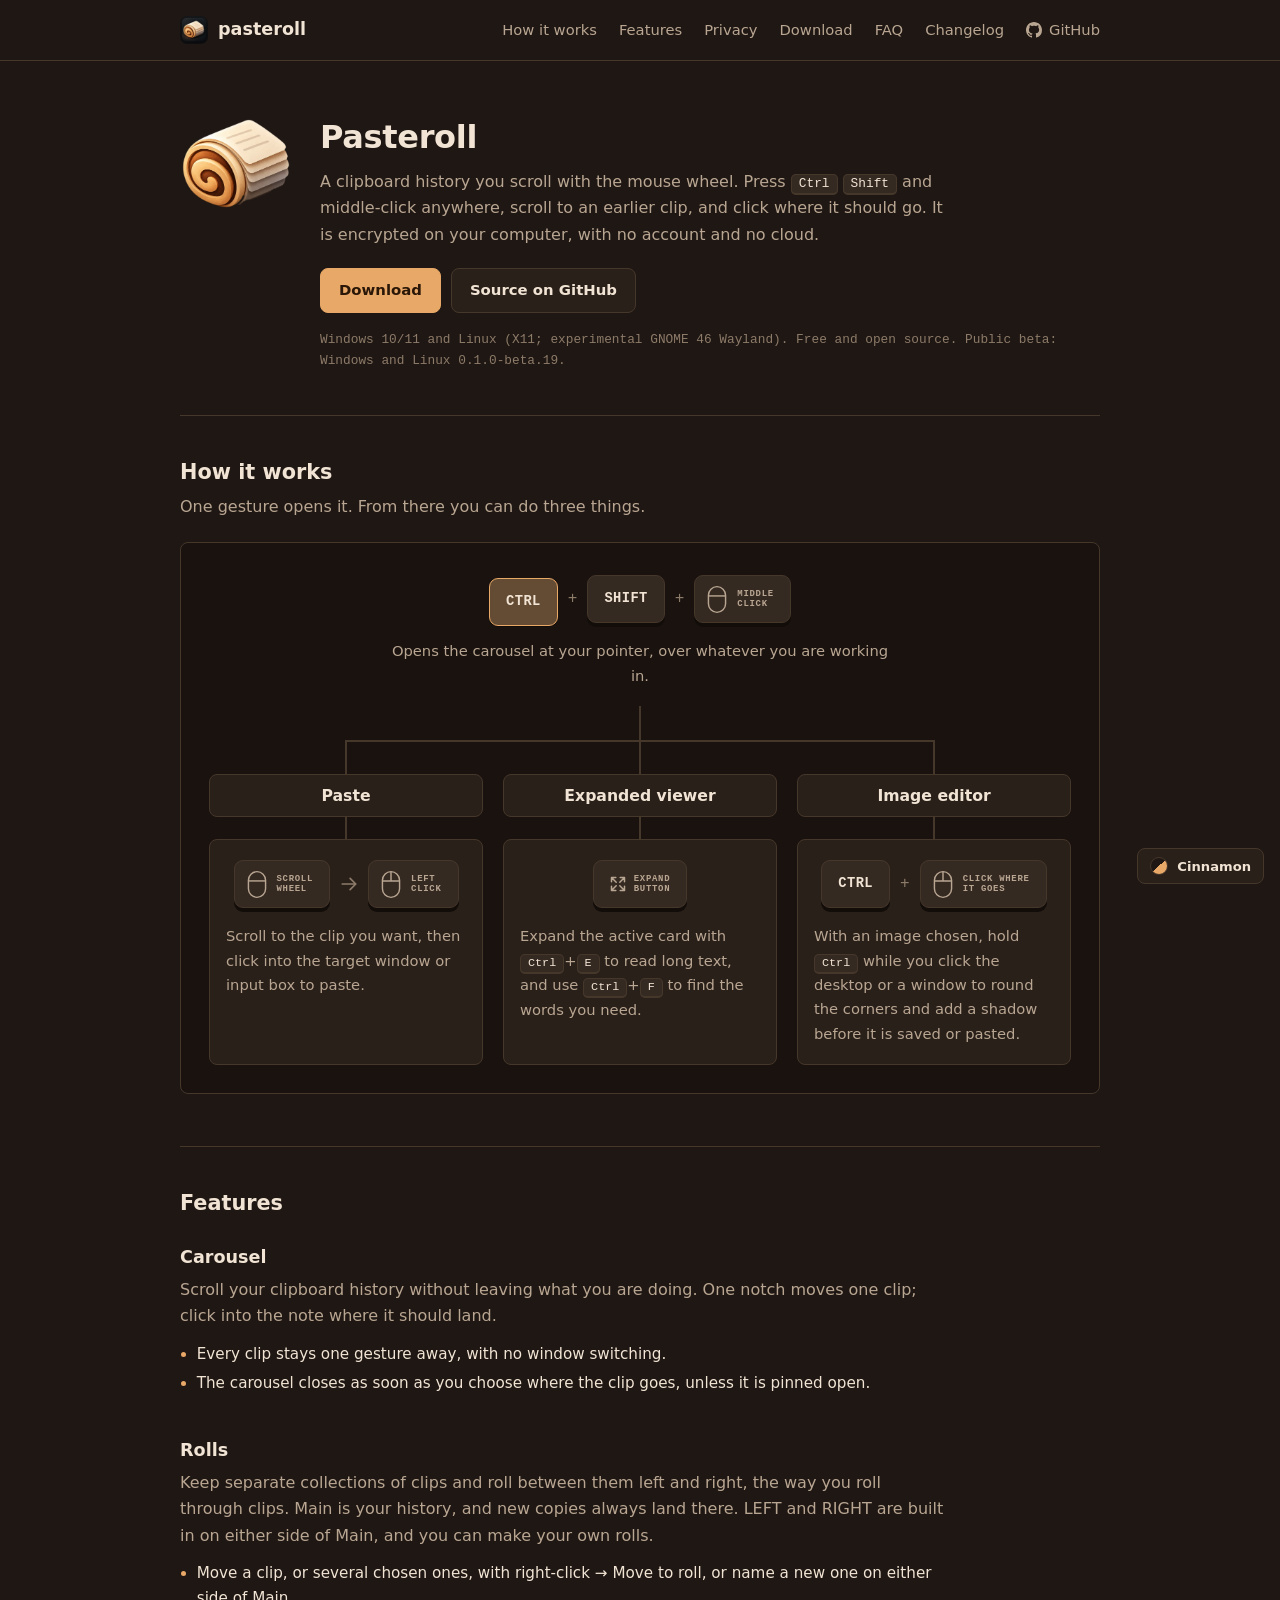
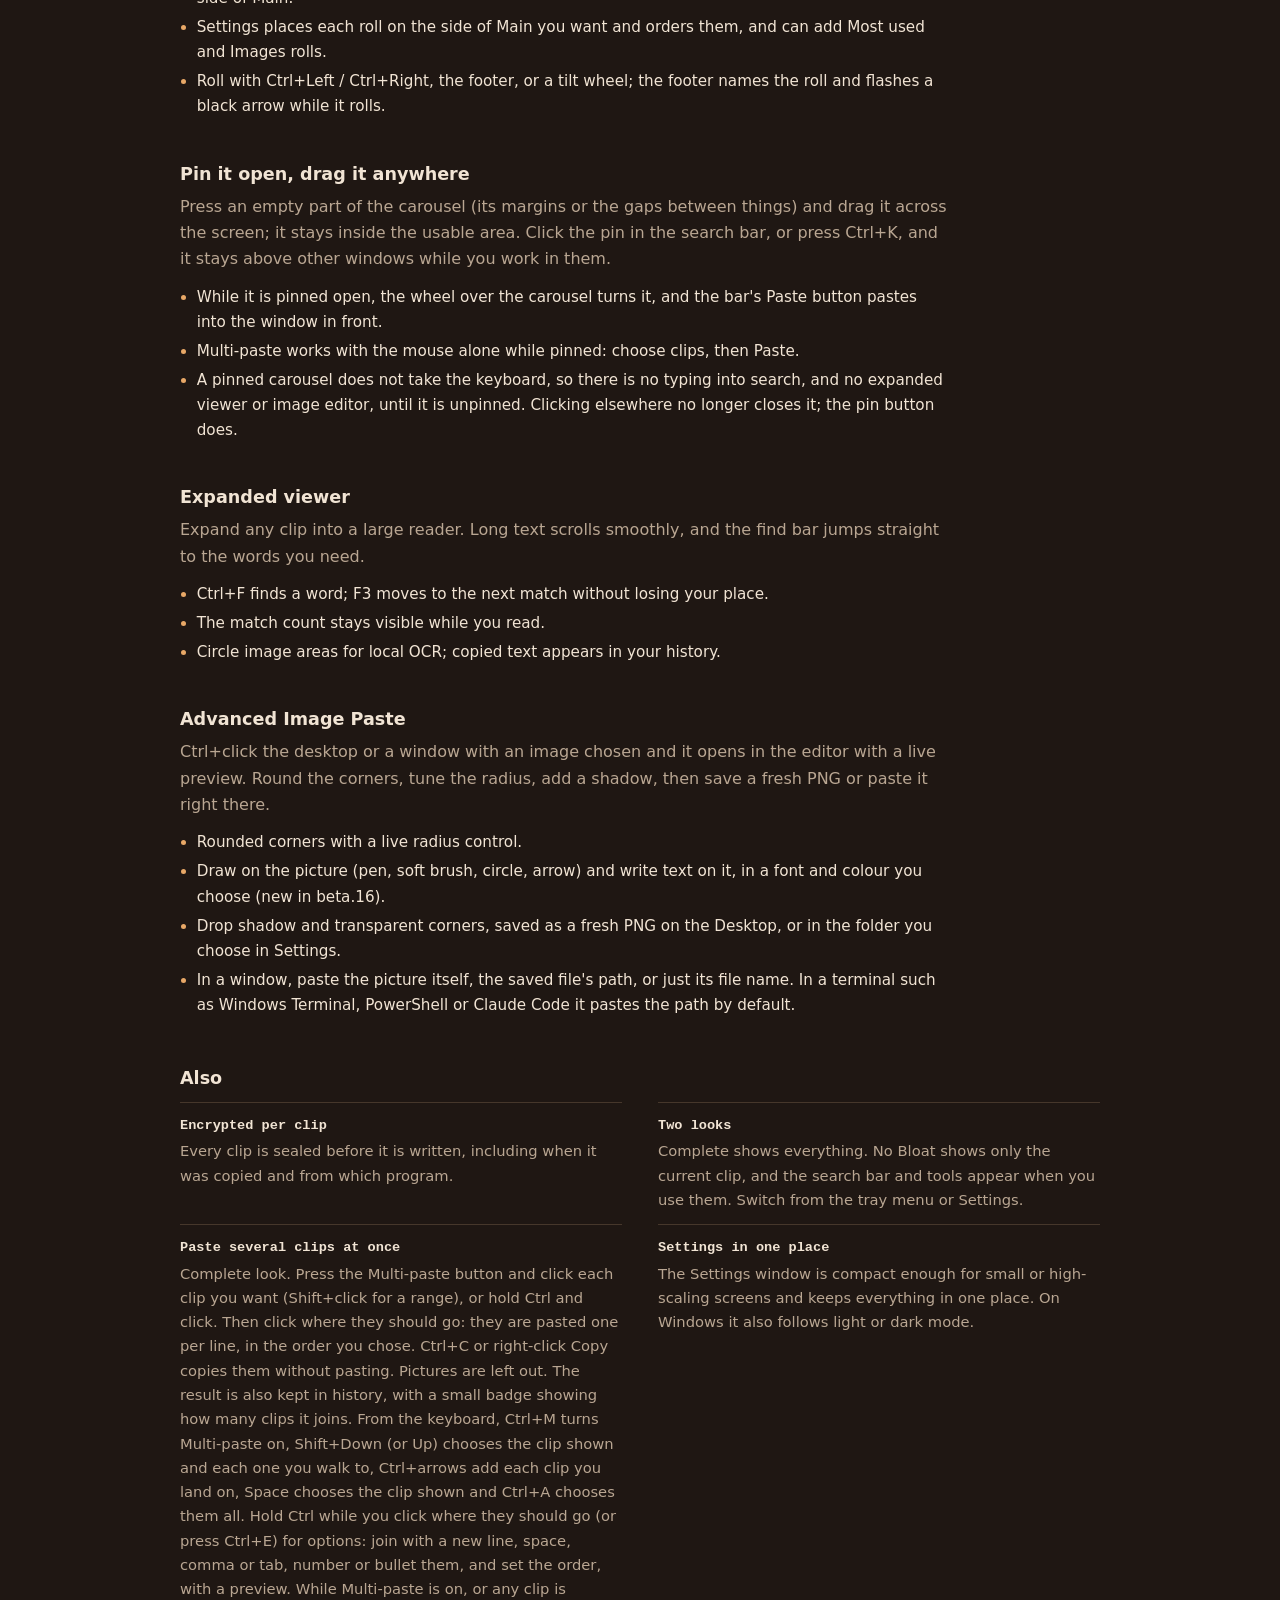
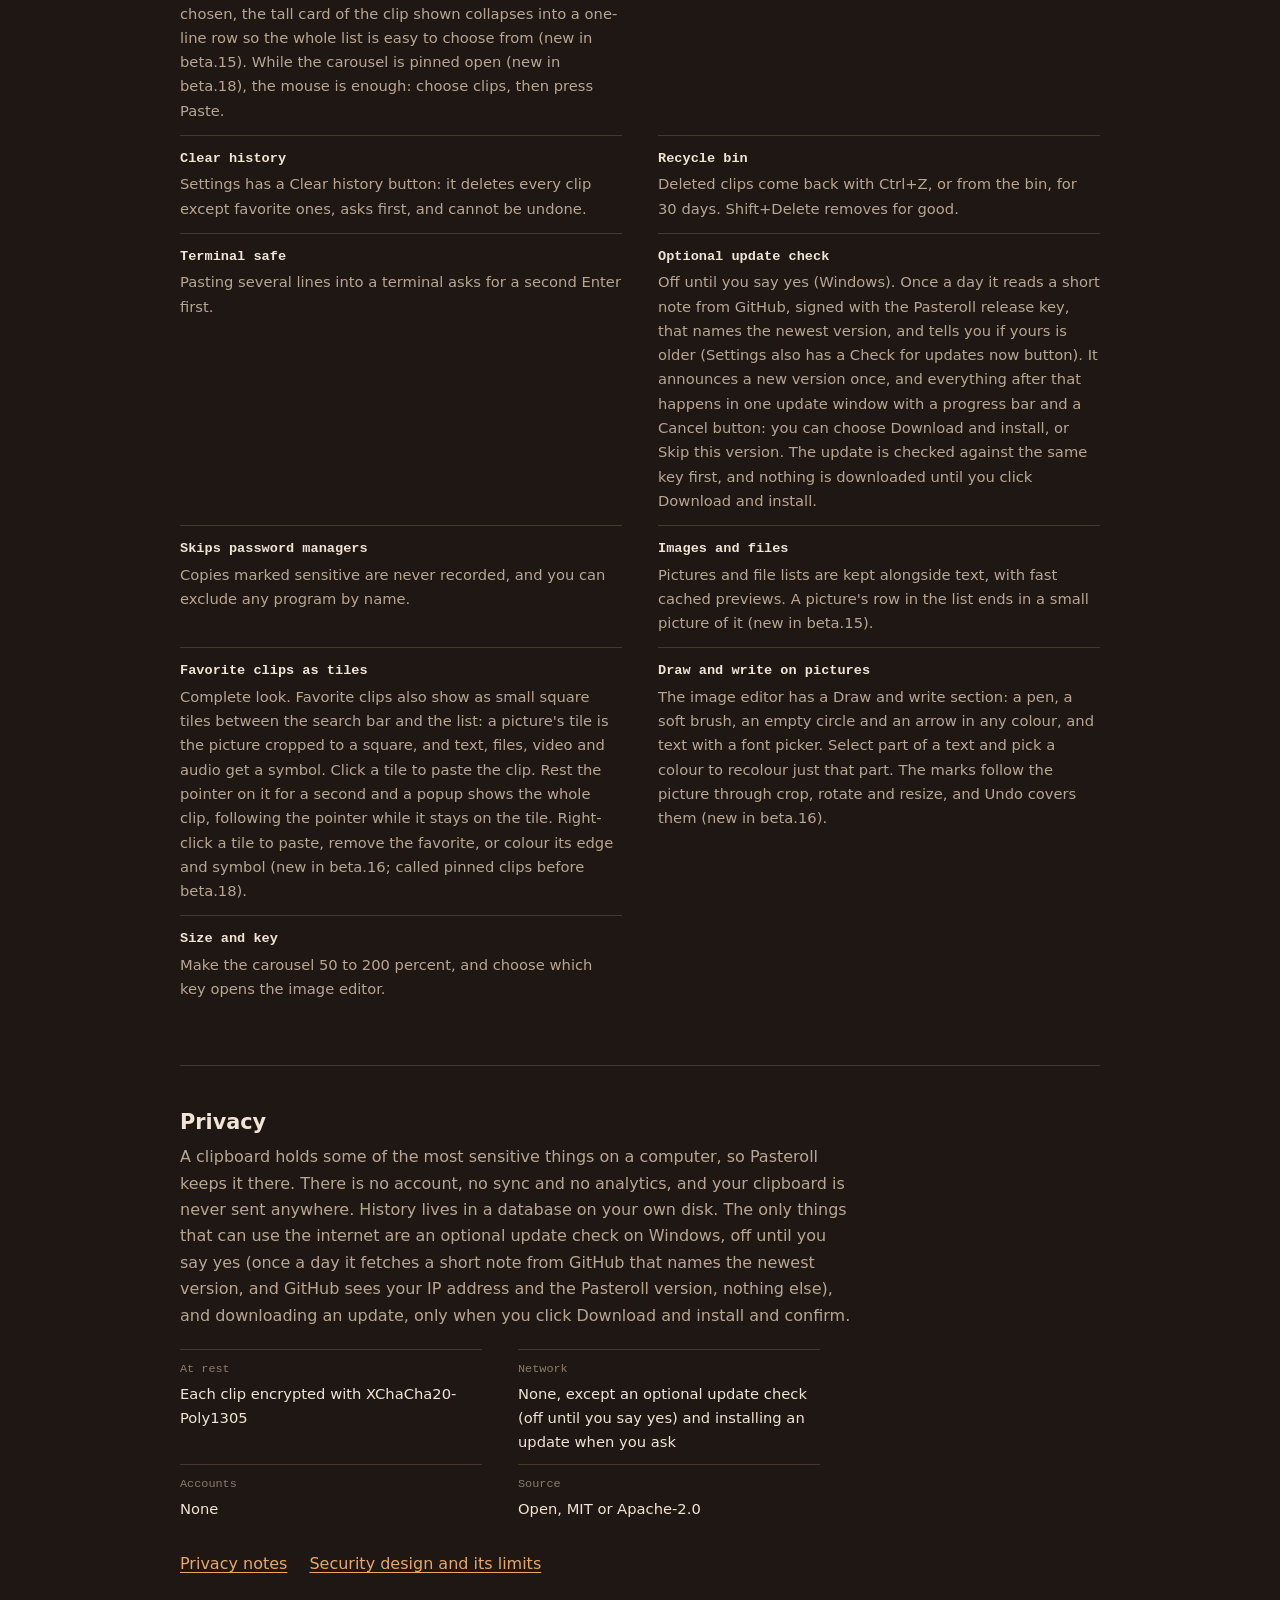
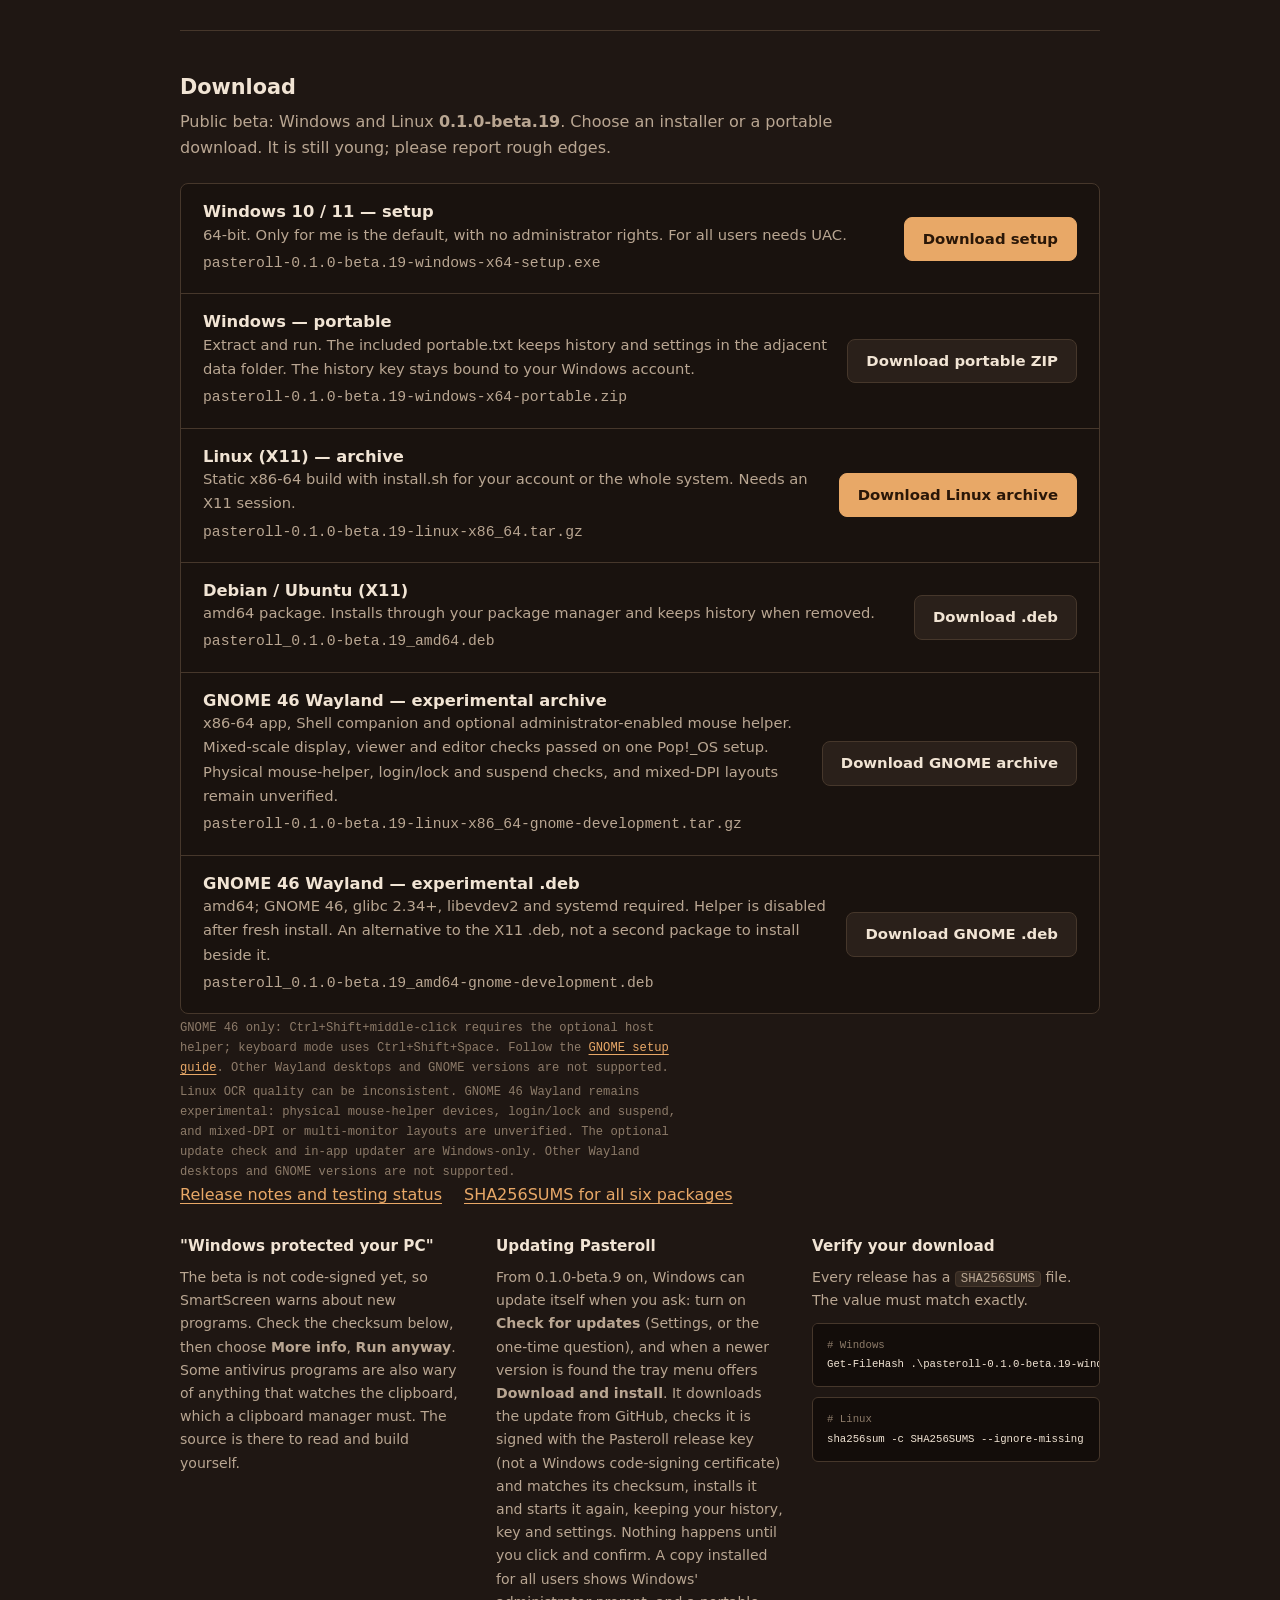
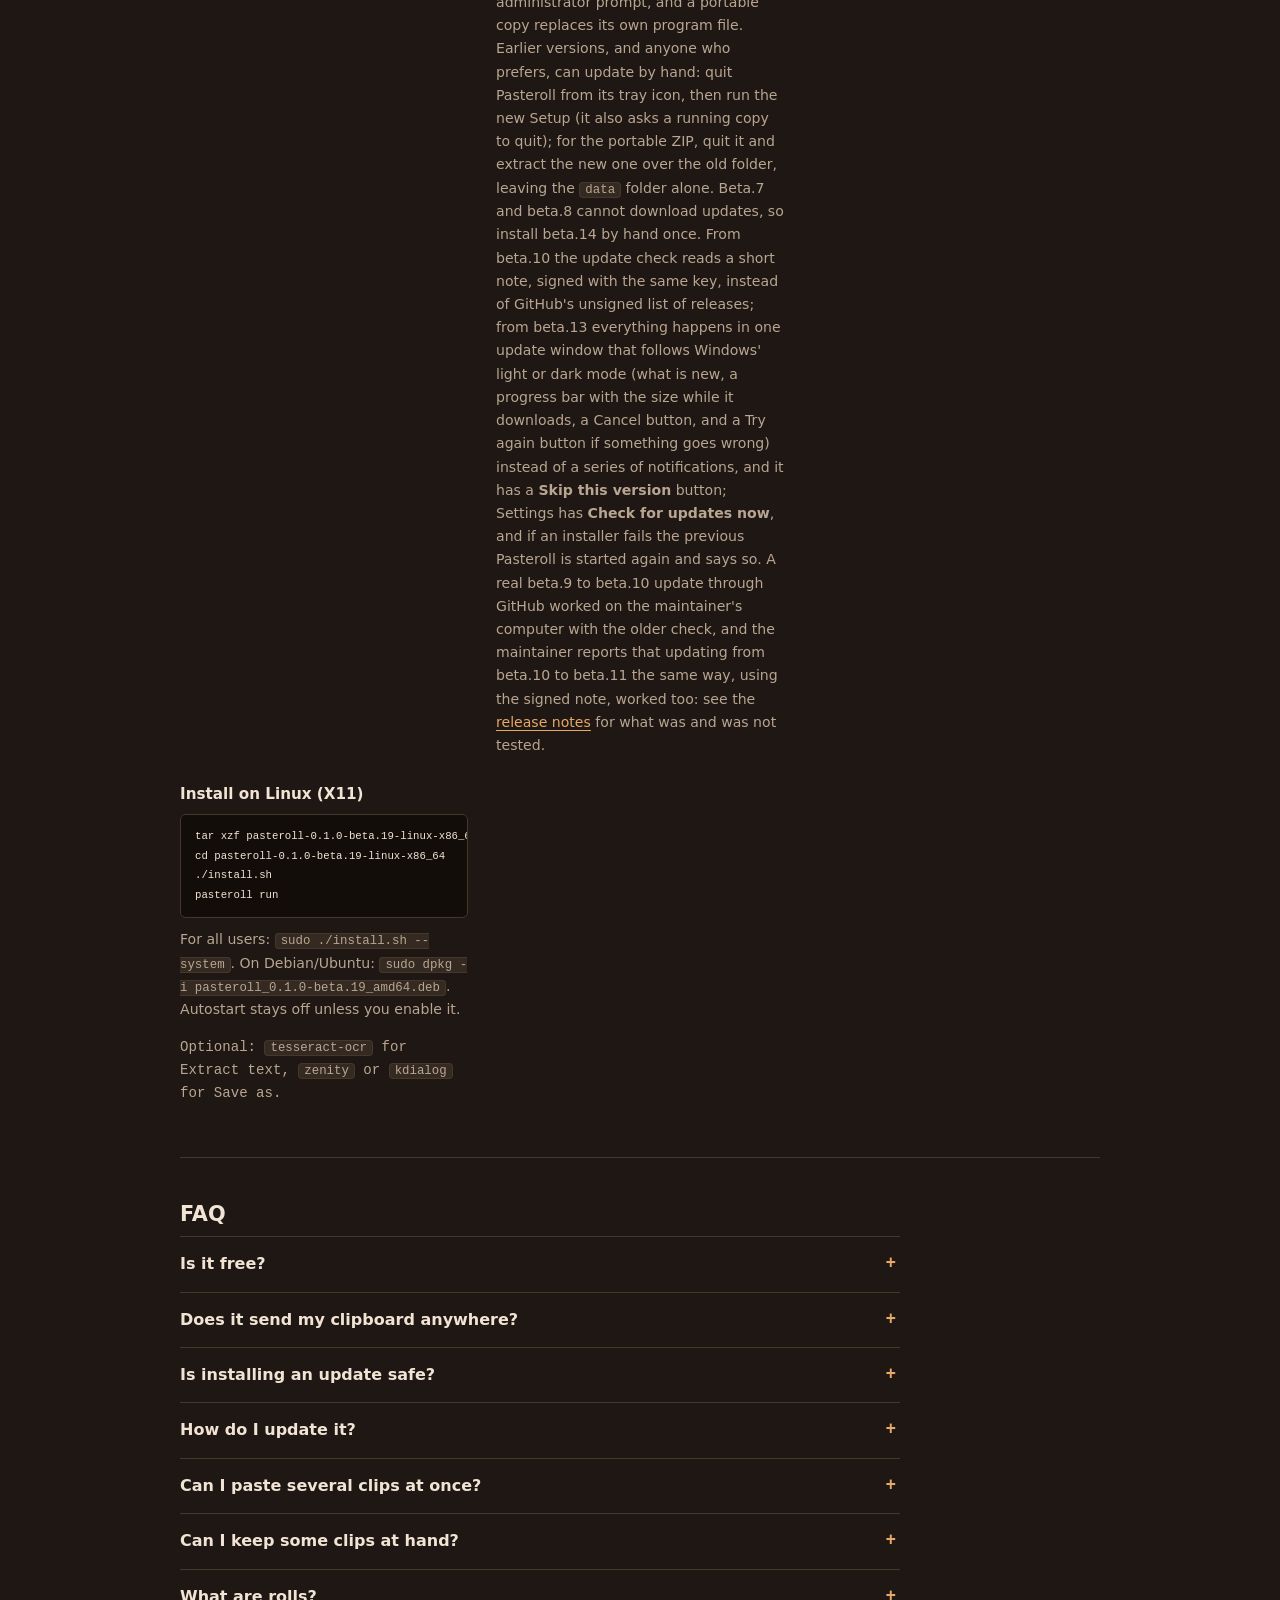
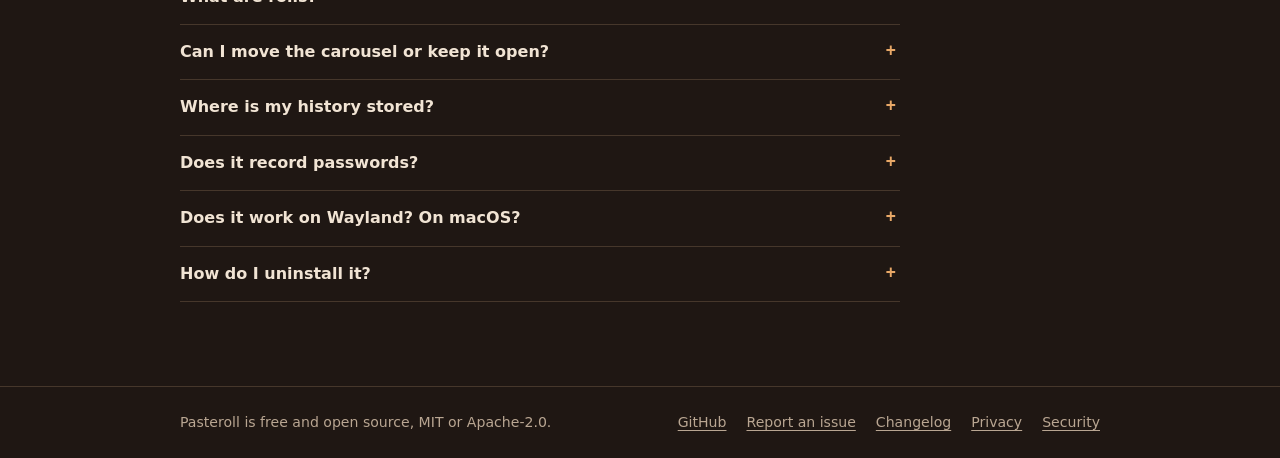
==== index.html @ c358e91c "Publish 0.1.0-beta.19 Windows and Linux downloads - Point all six downloads at the beta.19 release a" ====
<!doctype html>
<html lang="en" data-theme="cinnamon" class="no-js">
<head>
<meta charset="utf-8">
<meta name="viewport" content="width=device-width, initial-scale=1">
<title>Pasteroll: a clipboard history you scroll with the mouse wheel</title>
<meta name="description" content="Pasteroll is a clipboard history for Windows and Linux. Press Ctrl+Shift+middle-click, scroll to an earlier clip, click where it goes. Encrypted on your computer. No account, no cloud. Free and open source.">
<meta name="theme-color" content="#1f1713">
<link rel="canonical" href="https://pasteroll.com/">
<link rel="icon" type="image/png" sizes="32x32" href="assets/favicon-32.png">
<link rel="icon" type="image/png" sizes="64x64" href="assets/favicon-64.png">
<link rel="apple-touch-icon" href="assets/apple-touch-icon.png">
<meta property="og:type" content="website">
<meta property="og:site_name" content="Pasteroll">
<meta property="og:title" content="Pasteroll: a clipboard history you scroll with the mouse wheel">
<meta property="og:description" content="Encrypted on your computer, no account, no cloud. For Windows and Linux.">
<meta property="og:url" content="https://pasteroll.com/">
<meta property="og:image" content="https://pasteroll.com/assets/og.png">
<meta name="twitter:card" content="summary_large_image">
<link rel="stylesheet" href="styles.css">
<script type="application/ld+json">
{
  "@context": "https://schema.org",
  "@type": "SoftwareApplication",
  "name": "Pasteroll",
  "url": "https://pasteroll.com/",
  "description": "A clipboard history for Windows and Linux. Press Ctrl+Shift+middle-click, scroll to an earlier clip, click where it goes. Encrypted on your computer. No account, no cloud.",
  "applicationCategory": "UtilitiesApplication",
  "operatingSystem": "Windows, Linux",
  "isAccessibleForFree": true,
  "offers": { "@type": "Offer", "price": "0", "priceCurrency": "USD" },
  "license": "https://github.com/qpd-v/pasteroll/blob/main/LICENSE-MIT",
  "downloadUrl": "https://pasteroll.com/#download",
  "codeRepository": "https://github.com/qpd-v/pasteroll",
  "sameAs": ["https://github.com/qpd-v/pasteroll"]
}
</script>
<script src="theme-init.js"></script>
</head>
<body>
<a class="skip" href="#main">Skip to content</a>

<header class="top" id="top">
  <div class="wrap bar">
    <a class="brand" href="#top" aria-label="Pasteroll, back to the top">
      <img src="assets/favicon-64.png" width="28" height="28" alt="">
      <span>pasteroll</span>
    </a>
    <nav aria-label="Sections">
      <a href="#how">How it works</a>
      <a href="#features">Features</a>
      <a href="#privacy">Privacy</a>
      <a href="#download">Download</a>
      <a href="#faq">FAQ</a>
      <a class="keep" href="changelog/">Changelog</a>
      <a class="keep nav-gh" href="https://github.com/qpd-v/pasteroll"><svg class="gh" viewBox="0 0 16 16" width="16" height="16" aria-hidden="true"><path fill="currentColor" d="M8 0C3.58 0 0 3.58 0 8c0 3.54 2.29 6.53 5.47 7.59.4.07.55-.17.55-.38 0-.19-.01-.82-.01-1.49-2.01.37-2.53-.49-2.69-.94-.09-.23-.48-.94-.82-1.13-.28-.15-.68-.52-.01-.53.63-.01 1.08.58 1.23.82.72 1.21 1.87.87 2.33.66.07-.52.28-.87.51-1.07-1.78-.2-3.64-.89-3.64-3.95 0-.87.31-1.59.82-2.15-.08-.2-.36-1.02.08-2.12 0 0 .67-.21 2.2.82.64-.18 1.32-.27 2-.27.68 0 1.36.09 2 .27 1.53-1.04 2.2-.82 2.2-.82.44 1.1.16 1.92.08 2.12.51.56.82 1.27.82 2.15 0 3.07-1.87 3.75-3.65 3.95.29.25.54.73.54 1.48 0 1.07-.01 1.93-.01 2.2 0 .21.15.46.55.38A8.013 8.013 0 0016 8c0-4.42-3.58-8-8-8z"/></svg> GitHub</a>
    </nav>
  </div>
</header>

<main id="main" class="wrap">

<section class="intro">
  <img class="roll" src="assets/roll.webp" width="640" height="531" alt="">
  <div class="intro-text">
    <h1>Pasteroll</h1>
    <p class="lead">A clipboard history you scroll with the mouse wheel. Press <kbd>Ctrl</kbd> <kbd>Shift</kbd> and middle-click anywhere, scroll to an earlier clip, and click where it should go. It is encrypted on your computer, with no account and no cloud.</p>
    <p class="cta"><a class="btn btn-primary" href="#download">Download</a> <a class="btn" href="https://github.com/qpd-v/pasteroll">Source on GitHub</a></p>
    <p class="facts">Windows 10/11 and Linux (X11; experimental GNOME 46 Wayland). Free and open source. Public beta: Windows and Linux 0.1.0-beta.19.</p>
  </div>
</section>

<section class="how" id="how" aria-labelledby="how-h">
  <h2 id="how-h">How it works</h2>
  <p class="sub">One gesture opens it. From there you can do three things.</p>

  <div class="tree" id="tree">
    <div class="tree-root">
      <div class="combo" data-seq="0:down:0,550:down:1,1150:tap:2:170,2100:up:0,2100:up:1" role="img" aria-label="Hold Control, then Shift, then middle-click once, then let go">
        <span class="key">Ctrl</span><span class="op">+</span><span class="key">Shift</span><span class="op">+</span>
        <span class="key key-mouse"><svg viewBox="0 0 28 40" aria-hidden="true"><rect x="2" y="2" width="24" height="36" rx="12"/><path d="M2 15h24"/><rect class="hot" x="11" y="6" width="6" height="12" rx="3"/></svg><small>Middle<br>click</small></span>
      </div>
      <p class="say">Opens the carousel at your pointer, over whatever you are working in.</p>
    </div>

    <div class="stem" aria-hidden="true"></div>

    <div class="branches">
      <div class="branch">
        <div class="node head"><h3>Paste</h3></div>
        <div class="link" aria-hidden="true"></div>
        <div class="node body">
          <div class="combo" data-seq="0:tap:0:800,1300:tap:1:170" role="img" aria-label="Scroll the mouse wheel, then left-click in the target window">
            <span class="key key-mouse"><svg viewBox="0 0 28 40" aria-hidden="true"><rect x="2" y="2" width="24" height="36" rx="12"/><path d="M2 15h24"/><rect class="hot" x="11" y="6" width="6" height="12" rx="3"/></svg><small>Scroll<br>wheel</small></span>
            <span class="op"><svg class="ic" viewBox="0 0 16 16" aria-hidden="true"><path d="M2 8h12M9 3l5 5-5 5"/></svg></span>
            <span class="key key-mouse"><svg viewBox="0 0 28 40" aria-hidden="true"><rect x="2" y="2" width="24" height="36" rx="12"/><path d="M2 15h24M14 2v13"/><path class="hot" d="M2 15V14C2 7.400 7.400 2 14 2v13z"/></svg><small>Left<br>click</small></span>
          </div>
          <p class="say">Scroll to the clip you want, then click into the target window or input box to paste.</p>
        </div>
      </div>

      <div class="branch">
        <div class="node head"><h3>Expanded viewer</h3></div>
        <div class="link" aria-hidden="true"></div>
        <div class="node body">
          <div class="combo" data-seq="0:tap:0:500" role="img" aria-label="Click the Expand button on the active card">
            <span class="key key-wide"><svg class="ic" viewBox="0 0 16 16" aria-hidden="true"><path d="M1.5 5.800V1.500h4.300M1.500 1.500l4.700 4.700M14.500 5.800V1.500h-4.300M14.500 1.500l-4.700 4.700M1.500 10.200v4.300h4.300M1.500 14.500l4.700-4.700M14.500 10.200v4.300h-4.300M14.500 14.500l-4.700-4.700"/></svg><small>Expand<br>button</small></span>
          </div>
          <p class="say">Expand the active card with <kbd>Ctrl</kbd>+<kbd>E</kbd> to read long text, and use <kbd>Ctrl</kbd>+<kbd>F</kbd> to find the words you need.</p>
        </div>
      </div>

      <div class="branch">
        <div class="node head"><h3>Image editor</h3></div>
        <div class="link" aria-hidden="true"></div>
        <div class="node body">
          <div class="combo" data-seq="0:down:0,550:tap:1:170,1500:up:0" role="img" aria-label="Hold Control and left-click where the picture should go">
            <span class="key">Ctrl</span><span class="op">+</span>
            <span class="key key-mouse"><svg viewBox="0 0 28 40" aria-hidden="true"><rect x="2" y="2" width="24" height="36" rx="12"/><path d="M2 15h24M14 2v13"/><path class="hot" d="M2 15V14C2 7.400 7.400 2 14 2v13z"/></svg><small>Click where<br>it goes</small></span>
          </div>
          <p class="say">With an image chosen, hold <kbd>Ctrl</kbd> while you click the desktop or a window to round the corners and add a shadow before it is saved or pasted.</p>
        </div>
      </div>
    </div>
  </div>
</section>

<section class="features" id="features" aria-labelledby="feat-h">
  <h2 id="feat-h">Features</h2>

  <article class="feature">
    <div class="feature-copy">
      <h3>Carousel</h3>
      <p>Scroll your clipboard history without leaving what you are doing. One notch moves one clip; click into the note where it should land.</p>
      <ul>
        <li>Every clip stays one gesture away, with no window switching.</li>
        <li>The carousel closes as soon as you choose where the clip goes, unless it is pinned open.</li>
      </ul>
    </div>
  </article>

  <article class="feature">
    <div class="feature-copy">
      <h3>Rolls</h3>
      <p>Keep separate collections of clips and roll between them left and right, the way you roll through clips. Main is your history, and new copies always land there. LEFT and RIGHT are built in on either side of Main, and you can make your own rolls.</p>
      <ul>
        <li>Move a clip, or several chosen ones, with right-click &rarr; Move to roll, or name a new one on either side of Main.</li>
        <li>Settings places each roll on the side of Main you want and orders them, and can add Most used and Images rolls.</li>
        <li>Roll with Ctrl+Left / Ctrl+Right, the footer, or a tilt wheel; the footer names the roll and flashes a black arrow while it rolls.</li>
      </ul>
    </div>
  </article>

  <article class="feature">
    <div class="feature-copy">
      <h3>Pin it open, drag it anywhere</h3>
      <p>Press an empty part of the carousel (its margins or the gaps between things) and drag it across the screen; it stays inside the usable area. Click the pin in the search bar, or press Ctrl+K, and it stays above other windows while you work in them.</p>
      <ul>
        <li>While it is pinned open, the wheel over the carousel turns it, and the bar's Paste button pastes into the window in front.</li>
        <li>Multi-paste works with the mouse alone while pinned: choose clips, then Paste.</li>
        <li>A pinned carousel does not take the keyboard, so there is no typing into search, and no expanded viewer or image editor, until it is unpinned. Clicking elsewhere no longer closes it; the pin button does.</li>
      </ul>
    </div>
  </article>

  <article class="feature">
    <div class="feature-copy">
      <h3>Expanded viewer</h3>
      <p>Expand any clip into a large reader. Long text scrolls smoothly, and the find bar jumps straight to the words you need.</p>
      <ul>
        <li>Ctrl+F finds a word; F3 moves to the next match without losing your place.</li>
        <li>The match count stays visible while you read.</li>
        <li>Circle image areas for local OCR; copied text appears in your history.</li>
      </ul>
    </div>
  </article>

  <article class="feature">
    <div class="feature-copy">
      <h3>Advanced Image Paste</h3>
      <p>Ctrl+click the desktop or a window with an image chosen and it opens in the editor with a live preview. Round the corners, tune the radius, add a shadow, then save a fresh PNG or paste it right there.</p>
      <ul>
        <li>Rounded corners with a live radius control.</li>
        <li>Draw on the picture (pen, soft brush, circle, arrow) and write text on it, in a font and colour you choose (new in beta.16).</li>
        <li>Drop shadow and transparent corners, saved as a fresh PNG on the Desktop, or in the folder you choose in Settings.</li>
        <li>In a window, paste the picture itself, the saved file's path, or just its file name. In a terminal such as Windows Terminal, PowerShell or Claude Code it pastes the path by default.</li>
      </ul>
    </div>
  </article>

  <h3 class="also-h">Also</h3>
  <dl class="also">
    <div><dt>Encrypted per clip</dt><dd>Every clip is sealed before it is written, including when it was copied and from which program.</dd></div>
    <div><dt>Two looks</dt><dd>Complete shows everything. No Bloat shows only the current clip, and the search bar and tools appear when you use them. Switch from the tray menu or Settings.</dd></div>
    <div><dt>Paste several clips at once</dt><dd>Complete look. Press the Multi-paste button and click each clip you want (Shift+click for a range), or hold Ctrl and click. Then click where they should go: they are pasted one per line, in the order you chose. Ctrl+C or right-click Copy copies them without pasting. Pictures are left out. The result is also kept in history, with a small badge showing how many clips it joins. From the keyboard, Ctrl+M turns Multi-paste on, Shift+Down (or Up) chooses the clip shown and each one you walk to, Ctrl+arrows add each clip you land on, Space chooses the clip shown and Ctrl+A chooses them all. Hold Ctrl while you click where they should go (or press Ctrl+E) for options: join with a new line, space, comma or tab, number or bullet them, and set the order, with a preview. While Multi-paste is on, or any clip is chosen, the tall card of the clip shown collapses into a one-line row so the whole list is easy to choose from (new in beta.15). While the carousel is pinned open (new in beta.18), the mouse is enough: choose clips, then press Paste.</dd></div>
    <div><dt>Settings in one place</dt><dd>The Settings window is compact enough for small or high-scaling screens and keeps everything in one place. On Windows it also follows light or dark mode.</dd></div>
    <div><dt>Clear history</dt><dd>Settings has a Clear history button: it deletes every clip except favorite ones, asks first, and cannot be undone.</dd></div>
    <div><dt>Recycle bin</dt><dd>Deleted clips come back with Ctrl+Z, or from the bin, for 30 days. Shift+Delete removes for good.</dd></div>
    <div><dt>Terminal safe</dt><dd>Pasting several lines into a terminal asks for a second Enter first.</dd></div>
    <div><dt>Optional update check</dt><dd>Off until you say yes (Windows). Once a day it reads a short note from GitHub, signed with the Pasteroll release key, that names the newest version, and tells you if yours is older (Settings also has a Check for updates now button). It announces a new version once, and everything after that happens in one update window with a progress bar and a Cancel button: you can choose Download and install, or Skip this version. The update is checked against the same key first, and nothing is downloaded until you click Download and install.</dd></div>
    <div><dt>Skips password managers</dt><dd>Copies marked sensitive are never recorded, and you can exclude any program by name.</dd></div>
    <div><dt>Images and files</dt><dd>Pictures and file lists are kept alongside text, with fast cached previews. A picture's row in the list ends in a small picture of it (new in beta.15).</dd></div>
    <div><dt>Favorite clips as tiles</dt><dd>Complete look. Favorite clips also show as small square tiles between the search bar and the list: a picture's tile is the picture cropped to a square, and text, files, video and audio get a symbol. Click a tile to paste the clip. Rest the pointer on it for a second and a popup shows the whole clip, following the pointer while it stays on the tile. Right-click a tile to paste, remove the favorite, or colour its edge and symbol (new in beta.16; called pinned clips before beta.18).</dd></div>
    <div><dt>Draw and write on pictures</dt><dd>The image editor has a Draw and write section: a pen, a soft brush, an empty circle and an arrow in any colour, and text with a font picker. Select part of a text and pick a colour to recolour just that part. The marks follow the picture through crop, rotate and resize, and Undo covers them (new in beta.16).</dd></div>
    <div><dt>Size and key</dt><dd>Make the carousel 50 to 200 percent, and choose which key opens the image editor.</dd></div>
  </dl>
</section>

<section class="privacy" id="privacy" aria-labelledby="priv-h">
  <h2 id="priv-h">Privacy</h2>
  <p>A clipboard holds some of the most sensitive things on a computer, so Pasteroll keeps it there. There is no account, no sync and no analytics, and your clipboard is never sent anywhere. History lives in a database on your own disk. The only things that can use the internet are an optional update check on Windows, off until you say yes (once a day it fetches a short note from GitHub that names the newest version, and GitHub sees your IP address and the Pasteroll version, nothing else), and downloading an update, only when you click Download and install and confirm.</p>
  <dl class="specs">
    <div><dt>At rest</dt><dd>Each clip encrypted with XChaCha20-Poly1305</dd></div>
    <div><dt>Network</dt><dd>None, except an optional update check (off until you say yes) and installing an update when you ask</dd></div>
    <div><dt>Accounts</dt><dd>None</dd></div>
    <div><dt>Source</dt><dd>Open, MIT or Apache-2.0</dd></div>
  </dl>
  <p class="links"><a href="https://github.com/qpd-v/pasteroll/blob/main/PRIVACY.md">Privacy notes</a> <a href="https://github.com/qpd-v/pasteroll/blob/main/SECURITY.md">Security design and its limits</a></p>
</section>

<section class="download" id="download" aria-labelledby="dl-h">
  <h2 id="dl-h">Download</h2>
  <p class="sub">Public beta: Windows and Linux <b>0.1.0-beta.19</b>. Choose an installer or a portable download. It is still young; please report rough edges.</p>

  <div class="dl-list">
    <div class="dl-row">
      <div><h3>Windows 10 / 11 — setup</h3><p>64-bit. Only for me is the default, with no administrator rights. For all users needs UAC.</p><p class="fine">pasteroll-0.1.0-beta.19-windows-x64-setup.exe</p></div>
      <a class="btn btn-primary" href="https://github.com/qpd-v/pasteroll/releases/download/v0.1.0-beta.19/pasteroll-0.1.0-beta.19-windows-x64-setup.exe">Download setup</a>
    </div>
    <div class="dl-row">
      <div><h3>Windows — portable</h3><p>Extract and run. The included portable.txt keeps history and settings in the adjacent data folder. The history key stays bound to your Windows account.</p><p class="fine">pasteroll-0.1.0-beta.19-windows-x64-portable.zip</p></div>
      <a class="btn" href="https://github.com/qpd-v/pasteroll/releases/download/v0.1.0-beta.19/pasteroll-0.1.0-beta.19-windows-x64-portable.zip">Download portable ZIP</a>
    </div>
    <div class="dl-row">
      <div><h3>Linux (X11) — archive</h3><p>Static x86-64 build with install.sh for your account or the whole system. Needs an X11 session.</p><p class="fine">pasteroll-0.1.0-beta.19-linux-x86_64.tar.gz</p></div>
      <a class="btn btn-primary" href="https://github.com/qpd-v/pasteroll/releases/download/v0.1.0-beta.19/pasteroll-0.1.0-beta.19-linux-x86_64.tar.gz">Download Linux archive</a>
    </div>
    <div class="dl-row">
      <div><h3>Debian / Ubuntu (X11)</h3><p>amd64 package. Installs through your package manager and keeps history when removed.</p><p class="fine">pasteroll_0.1.0-beta.19_amd64.deb</p></div>
      <a class="btn" href="https://github.com/qpd-v/pasteroll/releases/download/v0.1.0-beta.19/pasteroll_0.1.0-beta.19_amd64.deb">Download .deb</a>
    </div>
    <div class="dl-row">
      <div><h3>GNOME 46 Wayland — experimental archive</h3><p>x86-64 app, Shell companion and optional administrator-enabled mouse helper. Mixed-scale display, viewer and editor checks passed on one Pop!_OS setup. Physical mouse-helper, login/lock and suspend checks, and mixed-DPI layouts remain unverified.</p><p class="fine">pasteroll-0.1.0-beta.19-linux-x86_64-gnome-development.tar.gz</p></div>
      <a class="btn" href="https://github.com/qpd-v/pasteroll/releases/download/v0.1.0-beta.19/pasteroll-0.1.0-beta.19-linux-x86_64-gnome-development.tar.gz">Download GNOME archive</a>
    </div>
    <div class="dl-row">
      <div><h3>GNOME 46 Wayland — experimental .deb</h3><p>amd64; GNOME 46, glibc 2.34+, libevdev2 and systemd required. Helper is disabled after fresh install. An alternative to the X11 .deb, not a second package to install beside it.</p><p class="fine">pasteroll_0.1.0-beta.19_amd64-gnome-development.deb</p></div>
      <a class="btn" href="https://github.com/qpd-v/pasteroll/releases/download/v0.1.0-beta.19/pasteroll_0.1.0-beta.19_amd64-gnome-development.deb">Download GNOME .deb</a>
    </div>
  </div>

  <p class="fine">GNOME 46 only: Ctrl+Shift+middle-click requires the optional host helper; keyboard mode uses Ctrl+Shift+Space. Follow the <a href="https://github.com/qpd-v/pasteroll/blob/v0.1.0-beta.19/extensions/INPUT_HELPER.md">GNOME setup guide</a>. Other Wayland desktops and GNOME versions are not supported.</p>
  <p class="fine">Linux OCR quality can be inconsistent. GNOME 46 Wayland remains experimental: physical mouse-helper devices, login/lock and suspend, and mixed-DPI or multi-monitor layouts are unverified. The optional update check and in-app updater are Windows-only. Other Wayland desktops and GNOME versions are not supported.</p>
  <p class="links"><a href="https://github.com/qpd-v/pasteroll/releases/tag/v0.1.0-beta.19">Release notes and testing status</a> <a href="https://github.com/qpd-v/pasteroll/releases/download/v0.1.0-beta.19/SHA256SUMS">SHA256SUMS for all six packages</a></p>

  <div class="notes">
    <div class="note">
      <h3>"Windows protected your PC"</h3>
      <p>The beta is not code-signed yet, so SmartScreen warns about new programs. Check the checksum below, then choose <b>More info</b>, <b>Run anyway</b>. Some antivirus programs are also wary of anything that watches the clipboard, which a clipboard manager must. The source is there to read and build yourself.</p>
    </div>
    <div class="note">
      <h3>Updating Pasteroll</h3>
      <p>From 0.1.0-beta.9 on, Windows can update itself when you ask: turn on <b>Check for updates</b> (Settings, or the one-time question), and when a newer version is found the tray menu offers <b>Download and install</b>. It downloads the update from GitHub, checks it is signed with the Pasteroll release key (not a Windows code-signing certificate) and matches its checksum, installs it and starts it again, keeping your history, key and settings. Nothing happens until you click and confirm. A copy installed for all users shows Windows' administrator prompt, and a portable copy replaces its own program file. Earlier versions, and anyone who prefers, can update by hand: quit Pasteroll from its tray icon, then run the new Setup (it also asks a running copy to quit); for the portable ZIP, quit it and extract the new one over the old folder, leaving the <code>data</code> folder alone. Beta.7 and beta.8 cannot download updates, so install beta.14 by hand once. From beta.10 the update check reads a short note, signed with the same key, instead of GitHub's unsigned list of releases; from beta.13 everything happens in one update window that follows Windows' light or dark mode (what is new, a progress bar with the size while it downloads, a Cancel button, and a Try again button if something goes wrong) instead of a series of notifications, and it has a <b>Skip this version</b> button; Settings has <b>Check for updates now</b>, and if an installer fails the previous Pasteroll is started again and says so. A real beta.9 to beta.10 update through GitHub worked on the maintainer's computer with the older check, and the maintainer reports that updating from beta.10 to beta.11 the same way, using the signed note, worked too: see the <a href="https://github.com/qpd-v/pasteroll/releases/tag/v0.1.0-beta.19">release notes</a> for what was and was not tested.</p>
    </div>
    <div class="note">
      <h3>Verify your download</h3>
      <p>Every release has a <code>SHA256SUMS</code> file. The value must match exactly.</p>
      <div class="code"><button class="copy" type="button" data-copy="Get-FileHash .\pasteroll-0.1.0-beta.19-windows-x64-setup.exe -Algorithm SHA256" aria-label="Copy the Windows command">Copy</button><pre><code><span class="c"># Windows</span>
Get-FileHash .\pasteroll-0.1.0-beta.19-windows-x64-setup.exe -Algorithm SHA256</code></pre></div>
      <div class="code"><button class="copy" type="button" data-copy="sha256sum -c SHA256SUMS --ignore-missing" aria-label="Copy the Linux command">Copy</button><pre><code><span class="c"># Linux</span>
sha256sum -c SHA256SUMS --ignore-missing</code></pre></div>
    </div>
    <div class="note">
      <h3>Install on Linux (X11)</h3>
      <div class="code"><button class="copy" type="button" data-copy="tar xzf pasteroll-0.1.0-beta.19-linux-x86_64.tar.gz&#10;cd pasteroll-0.1.0-beta.19-linux-x86_64&#10;./install.sh&#10;pasteroll run" aria-label="Copy the install commands">Copy</button><pre><code>tar xzf pasteroll-0.1.0-beta.19-linux-x86_64.tar.gz
cd pasteroll-0.1.0-beta.19-linux-x86_64
./install.sh
pasteroll run</code></pre></div>
      <p>For all users: <code>sudo ./install.sh --system</code>. On Debian/Ubuntu: <code>sudo dpkg -i pasteroll_0.1.0-beta.19_amd64.deb</code>. Autostart stays off unless you enable it.</p>
      <p class="fine">Optional: <code>tesseract-ocr</code> for Extract text, <code>zenity</code> or <code>kdialog</code> for Save as.</p>
    </div>
  </div>
</section>

<section class="faq" id="faq" aria-labelledby="faq-h">
  <h2 id="faq-h">FAQ</h2>
  <div class="faq-list">
    <details><summary>Is it free?</summary><p>Yes. Pasteroll is open source under the MIT or Apache-2.0 licence, your choice.</p></details>
    <details><summary>Does it send my clipboard anywhere?</summary><p>No. Your clipboard and history never leave your computer: no account, no sync, no telemetry. Text recognition (Extract text) runs on your computer too. The only things that can use the internet are two optional steps on Windows. The update check is off until you say yes: once a day it fetches a short signed note from GitHub that names the newest version; GitHub sees your IP address and the Pasteroll version, nothing else, and nothing is downloaded. Downloading an update happens only when you click Download and install and confirm.</p></details>
    <details><summary>Is installing an update safe?</summary><p>It is built so that GitHub, the network and anyone who can edit a release page cannot make Pasteroll run something the maintainer did not sign: each release has a signature made with a key kept offline, and Pasteroll checks it, the version and the file's checksum before running anything. There is no paid code-signing certificate, so Windows SmartScreen does not vouch for it,, and whoever holds the signing key could publish an update. The key fingerprints, and what this does and does not protect against, are listed in <a href="https://github.com/qpd-v/pasteroll/blob/main/SECURITY.md">SECURITY.md</a>.</p></details>
    <details><summary>How do I update it?</summary><p>On Windows from 0.1.0-beta.9, when the update check is on and a newer version exists, the tray menu offers <b>Download and install</b> (Settings has <b>Check for updates now</b>); a single update window shows what is new, and when you click <b>Download and install</b> in it, Pasteroll downloads it with a progress bar (you can cancel), checks its signature and checksum, installs it and starts again, keeping your history and settings. Nothing is downloaded or installed without that click. You can also update by hand: quit Pasteroll from the tray icon and run the new Setup, or extract the new portable ZIP over the old folder. Older beta.7 and beta.8 copies, and Linux, update by hand. If Download and install says that the <code>pasteroll-update</code> folder "is not Pasteroll's update folder" (a leftover from an earlier update, fixed in 0.1.0-beta.17), delete that folder inside your Pasteroll data folder once (it holds only an old installer) or install by hand.</p></details>
    <details><summary>Can I paste several clips at once?</summary><p>Yes, in the Complete look (from 0.1.0-beta.11). Press the <b>Multi-paste</b> button beside the filter and click each clip you want, or hold Ctrl and click (Ctrl+Shift+click chooses a range). Then click where they should go, or press Enter: the text clips are pasted one per line, in the order you chose them. To choose from the keyboard, press Ctrl+M, then hold Shift and press Down or Up (or Ctrl with the arrows, Space, or Ctrl+A for all). Hold Ctrl while you click where they should go (or press Ctrl+E) to open options first: what joins them (new line, space, comma, tab or nothing), a list style (plain, numbered, bulleted) and the order, with a preview. Ctrl+C, or right-click and Copy, puts them on the clipboard without pasting. Pictures cannot be joined into text and are left out. The pasted result is also kept in history as one clip with a small badge (not while recording is paused). While Multi-paste is on, or any clip is chosen, the tall card of the clip shown shrinks into a one-line row, so about a dozen rows are on screen; clear the choice and it opens again. While the carousel is pinned open (from beta.18), the mouse is enough: choose clips, then press Paste.</p></details>
    <details><summary>Can I keep some clips at hand?</summary><p>Yes: make a clip a favorite (Ctrl+F in the carousel, or the star) and it is kept until you remove it. In the expanded viewer Ctrl+F still finds text, so use the star there. From 0.1.0-beta.16 (Complete look) favorite clips also show as small square tiles above the list. Click one to paste it, rest the pointer on it for a second to see the whole clip, or right-click it to paste, remove the favorite or give it a colour. The colours are kept in a small file in your data folder that holds only a clip's number and a colour code. Pins were renamed Favorites in beta.18; existing favorites are kept.</p></details>
    <details><summary>What are rolls?</summary><p>Rolls are separate collections of clips you roll through left and right, with a slide between them (new in beta.18). Main is your history and new copies always land there; LEFT and RIGHT are built in on either side, and Settings can hide them. Make your own rolls, place each one on the left or right of Main and order them in Settings, and move clips into one with right-click &rarr; Move to roll, or name a new roll from the same menu. Settings can also add a Most used roll and an Images roll. Roll with Ctrl+Left / Ctrl+Right, the footer, or the sideways clicks of a tilt wheel; clips in a custom roll are not removed by the limits, and deleting a roll returns its clips to Main.</p></details>
    <details><summary>Can I move the carousel or keep it open?</summary><p>Yes (new in beta.18). Press an empty part of the carousel and drag it; it stays inside the usable area and follows the pointer across monitors. Click the pin in the search bar, or press Ctrl+K, to keep it above other windows while you use them. While it is pinned open, the keyboard and wheel belong to the other window, the wheel over the carousel turns it, and its Paste button pastes into the window in front. The pin button closes it.</p></details>
    <details><summary>Where is my history stored?</summary><p>In a database on your disk, in <code>%LOCALAPPDATA%\Pasteroll</code> on Windows and <code>~/.local/share/pasteroll</code> on Linux. A <code>portable.txt</code> beside the executable keeps data in an adjacent <code>data</code> folder instead. Every clip is encrypted before it is written.</p></details>
    <details><summary>Does it record passwords?</summary><p>Copies that password managers mark as sensitive are skipped, and you can exclude any program by name in Settings. Even so, a clipboard history is a risk worth knowing about, which is why Pasteroll encrypts it and lets you set how much is kept and for how long.</p></details>
    <details><summary>Does it work on Wayland? On macOS?</summary><p>Beta.19 offers experimental native Wayland support on GNOME 46 with a Pasteroll Shell companion (protocol 4). Mouse activation needs an optional administrator-enabled host helper; keyboard mode uses Ctrl+Shift+Space. Physical mouse-helper devices, login/lock and suspend, and mixed-DPI layouts remain unverified. Other GNOME versions and Wayland desktops are not supported; use an X11 session for the standard Linux packages. There is no macOS version.</p></details>
    <details><summary>How do I uninstall it?</summary><p>For Windows Setup installs, use Settings &gt; Apps &gt; Pasteroll. History is kept unless you choose to delete it. For a Linux archive install, use <code>./install.sh --uninstall</code>, or <code>sudo ./install.sh --system --uninstall</code> for a system install. Remove the Debian package with <code>sudo dpkg -r pasteroll</code>; its history and settings stay on disk. Quit a portable copy before removing its extracted folder.</p></details>
  </div>
</section>

</main>

<footer class="foot">
  <div class="wrap foot-in">
    <p>Pasteroll is free and open source, MIT or Apache-2.0.</p>
    <nav aria-label="Project links">
      <a href="https://github.com/qpd-v/pasteroll">GitHub</a>
      <a href="https://github.com/qpd-v/pasteroll/issues">Report an issue</a>
      <a href="https://github.com/qpd-v/pasteroll/blob/main/CHANGELOG.md">Changelog</a>
      <a href="https://github.com/qpd-v/pasteroll/blob/main/PRIVACY.md">Privacy</a>
      <a href="https://github.com/qpd-v/pasteroll/blob/main/SECURITY.md">Security</a>
    </nav>
  </div>
</footer>

<!-- THEME PICKER: for choosing a look. Delete this block (and the matching code in script.js) once a theme is chosen. -->
<div class="picker" id="picker">
  <button class="picker-toggle" type="button" aria-expanded="false" aria-controls="picker-list" aria-label="Choose a colour theme">
    <i class="sw sw-now"></i><span class="picker-name">Cinnamon</span>
  </button>
  <div class="picker-list" id="picker-list" role="group" aria-label="Colour themes" hidden>
    <button type="button" data-set="cinnamon"><i class="sw" data-sw="cinnamon"></i>Cinnamon <small>coffee</small></button>
    <button type="button" data-set="frappe"><i class="sw" data-sw="frappe"></i>Frapp&eacute;</button>
    <button type="button" data-set="macchiato"><i class="sw" data-sw="macchiato"></i>Macchiato</button>
    <button type="button" data-set="mocha"><i class="sw" data-sw="mocha"></i>Mocha</button>
    <button type="button" data-set="latte"><i class="sw" data-sw="latte"></i>Latte <small>light</small></button>
    <p class="picker-hint">Press <kbd>T</kbd> to cycle</p>
  </div>
</div>

<script src="script.js" defer></script>
</body>
</html>
---- styles.css ----
/* Pasteroll site. Plain, flat CSS with system fonts and no external requests.
   Colours come from a theme: cinnamon (custom, coffee) plus the Catppuccin flavours. */

:root {
  /* cinnamon (default) */
  --bg: #1f1713; --mantle: #19120e; --crust: #130d0a;
  --surface: #2a201a; --surface2: #352a22; --border: #46372b;
  --text: #f1e4d4; --muted: #b9a692; --faint: #8d7b69;
  --accent: #e8a867; --accent-rgb: 232, 168, 103; --accent-ink: #2a1708;
  --link: #e8a867;

  --sans: ui-sans-serif, "Segoe UI Variable Text", "Segoe UI", system-ui, -apple-system, Roboto, "Helvetica Neue", Arial, sans-serif;
  --mono: ui-monospace, "Cascadia Code", "SF Mono", "JetBrains Mono", Consolas, "Liberation Mono", monospace;
  --wrap: 920px;
}
:root[data-theme="frappe"] {
  --bg: #303446; --mantle: #292c3c; --crust: #232634;
  --surface: #393d52; --surface2: #414559; --border: #51576d;
  --text: #c6d0f5; --muted: #a5adce; --faint: #838ba7;
  --accent: #ca9ee6; --accent-rgb: 202, 158, 230; --accent-ink: #232634; --link: #ca9ee6;
}
:root[data-theme="macchiato"] {
  --bg: #24273a; --mantle: #1e2030; --crust: #181926;
  --surface: #2d3047; --surface2: #363a4f; --border: #494d64;
  --text: #cad3f5; --muted: #a5adcb; --faint: #8087a2;
  --accent: #c6a0f6; --accent-rgb: 198, 160, 246; --accent-ink: #181926; --link: #c6a0f6;
}
:root[data-theme="mocha"] {
  --bg: #1e1e2e; --mantle: #181825; --crust: #11111b;
  --surface: #27273a; --surface2: #313244; --border: #45475a;
  --text: #cdd6f4; --muted: #a6adc8; --faint: #7f849c;
  --accent: #cba6f7; --accent-rgb: 203, 166, 247; --accent-ink: #11111b; --link: #cba6f7;
}
:root[data-theme="latte"] {
  --bg: #eff1f5; --mantle: #e6e9ef; --crust: #dce0e8;
  --surface: #ffffff; --surface2: #e9ecf2; --border: #ccd0da;
  --text: #4c4f69; --muted: #6c6f85; --faint: #8c8fa1;
  --accent: #8839ef; --accent-rgb: 136, 57, 239; --accent-ink: #ffffff; --link: #7a2fd6;
}

*, *::before, *::after { box-sizing: border-box; }
html { scroll-padding-top: 24px; -webkit-text-size-adjust: 100%; }
body { margin: 0; background: var(--bg); color: var(--text); font: 16px/1.65 var(--sans); -webkit-font-smoothing: antialiased; }
img { max-width: 100%; display: block; }
a { color: var(--link); text-underline-offset: 3px; }
h1, h2, h3 { margin: 0; line-height: 1.25; font-weight: 650; }
p { margin: 0; }
code, pre, kbd, .key, .hint, .fine, .facts, dt { font-family: var(--mono); }
.wrap { width: min(100% - 40px, var(--wrap)); margin-inline: auto; }
:focus-visible { outline: 2px solid var(--accent); outline-offset: 3px; }
.skip { position: absolute; left: -999px; top: 8px; background: var(--accent); color: var(--accent-ink); padding: 8px 14px; z-index: 100; }
.skip:focus { left: 8px; }

/* header */
.top { border-bottom: 1px solid var(--border); }
.bar { display: flex; align-items: center; justify-content: space-between; gap: 20px; height: 60px; }
.brand { display: flex; align-items: center; gap: 10px; text-decoration: none; color: var(--text); font-weight: 700; font-size: 1.1rem; }
.brand img { border-radius: 7px; }
.top nav { display: flex; gap: 22px; }
.top nav a { color: var(--muted); text-decoration: none; font-size: .92rem; }
.top nav a:hover { color: var(--text); text-decoration: underline; }

.top nav a.nav-gh { display: inline-flex; align-items: center; gap: 7px; }
.top nav a[aria-current] { color: var(--text); text-decoration: underline; text-decoration-color: var(--accent); text-decoration-thickness: 2px; text-underline-offset: 8px; }
.gh { flex: none; }

.btn { display: inline-block; text-decoration: none; color: var(--text); font-weight: 600; font-size: .93rem; padding: 9px 18px; border: 1px solid var(--border); border-radius: 8px; background: var(--surface); }
.btn:hover { border-color: var(--accent); }
.btn-primary { background: var(--accent); border-color: var(--accent); color: var(--accent-ink); }
.btn-primary:hover { filter: brightness(1.07); }

/* intro */
.intro { display: grid; grid-template-columns: 112px 1fr; gap: 28px; align-items: start; padding-block: 56px 36px; }
.roll { width: 112px; height: auto; }
h1 { font-size: 2rem; letter-spacing: -.01em; }
.lead { margin-top: 12px; color: var(--muted); max-width: 40em; }
kbd { font-size: .8em; padding: 1px 7px 2px; border-radius: 5px; background: var(--surface2); border: 1px solid var(--border); border-bottom-width: 2px; color: var(--text); white-space: nowrap; }
.cta { margin-top: 20px; display: flex; flex-wrap: wrap; gap: 10px; }
.facts { margin-top: 16px; color: var(--faint); font-size: .8rem; }

/* sections */
section { padding-block: 44px; }
h2 { font-size: 1.3rem; margin-bottom: 8px; }
.sub { color: var(--muted); margin-bottom: 22px; }
section > p { color: var(--muted); max-width: 42em; }
.how, .features, .privacy, .download, .faq { border-top: 1px solid var(--border); margin-top: 8px; }

/* how it works: a tree that grows down from the opening keys */
.tree { border: 1px solid var(--border); border-radius: 8px; background: var(--mantle); padding: 32px 28px 28px; }
.tree-root { text-align: center; }
.tree-root .combo { justify-content: center; }
.tree-root .say { margin: 16px auto 0; max-width: 34em; }
.stem { width: 2px; height: 34px; background: var(--border); margin: 18px auto 0; }
.branches { position: relative; display: grid; grid-template-columns: repeat(3, minmax(0, 1fr)); gap: 20px; padding-top: 34px; }
/* the bar the branches hang from: from the middle of the first column to the middle of the last */
.branches::before { content: ""; position: absolute; top: 0; left: calc((100% - 40px) / 6); right: calc((100% - 40px) / 6); height: 2px; background: var(--border); }
.branch { position: relative; display: flex; flex-direction: column; }
.branch::before { content: ""; position: absolute; top: -34px; left: 50%; width: 2px; height: 34px; margin-left: -1px; background: var(--border); }
.node { border: 1px solid var(--border); border-radius: 8px; background: var(--surface); transition: border-color .15s; }
.head { padding: 11px 16px; text-align: center; }
.head h3 { font-size: .98rem; }
.link { width: 2px; height: 22px; background: var(--border); margin: 0 auto; }
.body { padding: 20px 16px 18px; flex: 1; display: flex; flex-direction: column; align-items: center; gap: 16px; }
.body .say { text-align: left; }
.branch.lit .node { border-color: var(--accent); }
.branch.lit .head h3 { color: var(--accent); }
.combo { display: flex; align-items: center; flex-wrap: wrap; gap: 10px; }
.op { display: inline-flex; color: var(--faint); font-family: var(--mono); }
.ic { width: 16px; height: 16px; fill: none; stroke: currentColor; stroke-width: 1.5; stroke-linecap: round; stroke-linejoin: round; flex: none; }
.op .ic { width: 18px; height: 18px; }
.key { display: inline-flex; align-items: center; justify-content: center; gap: 8px; min-width: 64px; height: 48px; padding: 0 16px; border-radius: 9px; background: var(--surface2); border: 1px solid var(--border); box-shadow: 0 4px 0 var(--crust); font-weight: 650; font-size: .86rem; text-transform: uppercase; letter-spacing: .03em; color: var(--text); transition: transform .08s, box-shadow .08s, background-color .08s, border-color .08s; }
.key small { font-size: .56rem; line-height: 1.15; letter-spacing: .08em; text-align: left; color: var(--muted); }
.key .ic { color: var(--muted); }
.key-wide { min-width: 92px; }
.key-mouse { gap: 10px; padding: 0 16px 0 12px; }
.key-mouse svg { width: 20px; height: 29px; fill: none; stroke: var(--muted); stroke-width: 2; }
.key-mouse .hot { fill: none; stroke: none; }
/* a key being held down */
.key.down { transform: translateY(3px); box-shadow: 0 1px 0 var(--crust); background: color-mix(in srgb, var(--accent) 26%, var(--surface2)); border-color: var(--accent); }
.key.down .ic, .key.down small { color: var(--text); }
.key.down svg { stroke: var(--accent); }
.key.down .hot { fill: var(--accent); }
.say { color: var(--muted); font-size: .92rem; }

/* features */
.feature { padding-block: 22px; max-width: 48rem; }
.feature h3 { font-size: 1.1rem; margin-bottom: 8px; }
.feature p { color: var(--muted); }
.feature ul { margin: 12px 0 0; padding-left: 1.1em; color: var(--text); font-size: .95rem; }
.feature li { margin-top: 4px; }
.feature li::marker { color: var(--accent); }
.also-h { margin: 28px 0 12px; font-size: 1.1rem; }
.also { margin: 0; display: grid; grid-template-columns: 1fr 1fr; gap: 0 36px; }
.also div { padding-block: 12px; border-top: 1px solid var(--border); }
.also dt { font-size: .85rem; font-weight: 600; color: var(--text); }
.also dd { margin: 2px 0 0; color: var(--muted); font-size: .92rem; }

/* privacy */
.specs { margin: 20px 0; display: grid; grid-template-columns: 1fr 1fr; gap: 0 36px; max-width: 640px; }
.specs div { padding-block: 10px; border-top: 1px solid var(--border); }
.specs dt { font-size: .74rem; color: var(--faint); }
.specs dd { margin: 2px 0 0; font-size: .92rem; }
.links { display: flex; flex-wrap: wrap; gap: 6px 22px; }

/* download */
.dl-list { border: 1px solid var(--border); border-radius: 8px; background: var(--mantle); }
.dl-row { display: flex; align-items: center; justify-content: space-between; gap: 20px; padding: 18px 22px; }
.dl-row + .dl-row { border-top: 1px solid var(--border); }
.dl-row h3 { font-size: 1.02rem; }
.dl-row p { color: var(--muted); font-size: .92rem; }
.dl-row > div { min-width: 0; }
.dl-row .fine { overflow-wrap: anywhere; }
.dl-row .btn { flex-shrink: 0; }
.fine { font-size: .76rem; color: var(--faint); margin-top: 4px; }
.notes { display: grid; grid-template-columns: repeat(3, minmax(0, 1fr)); gap: 28px; margin-top: 28px; }
.note { display: grid; grid-template-columns: minmax(0, 1fr); gap: 10px; align-content: start; }
.note h3 { font-size: .95rem; }
.note p { color: var(--muted); font-size: .88rem; }
.code { position: relative; }
pre { margin: 0; background: var(--crust); border: 1px solid var(--border); border-radius: 6px; padding: 12px 14px; overflow-x: auto; font-size: .76rem; line-height: 1.6; }
.code .c { color: var(--faint); }
code { font-size: .88em; }
p code, li code, summary code { background: var(--surface2); border: 1px solid var(--border); padding: 0 5px; border-radius: 4px; }
.copy { position: absolute; top: 6px; right: 6px; font: 600 .66rem var(--mono); letter-spacing: .04em; text-transform: uppercase; color: var(--muted); background: var(--surface2); border: 1px solid var(--border); border-radius: 5px; padding: 3px 8px; cursor: pointer; opacity: 0; }
.code:hover .copy, .copy:focus-visible { opacity: 1; }
.copy.done { color: var(--accent); border-color: var(--accent); opacity: 1; }

/* faq */
.faq-list { max-width: 720px; }
details { border-top: 1px solid var(--border); }
details:last-child { border-bottom: 1px solid var(--border); }
summary { cursor: pointer; list-style: none; padding: 14px 28px 14px 0; font-weight: 600; position: relative; }
summary::-webkit-details-marker { display: none; }
summary::after { content: "+"; position: absolute; right: 4px; top: 12px; color: var(--accent); font-family: var(--mono); font-size: 1.1rem; }
details[open] summary::after { content: "\2212"; }
details p { padding: 0 0 16px; color: var(--muted); max-width: 40em; }

/* footer */
.foot { margin-top: 40px; border-top: 1px solid var(--border); padding-block: 24px; color: var(--muted); font-size: .88rem; }
.foot-in { display: flex; flex-wrap: wrap; justify-content: space-between; gap: 10px 28px; }
.foot nav { display: flex; flex-wrap: wrap; gap: 6px 20px; }
.foot nav a { color: var(--muted); }
.foot nav a:hover { color: var(--text); }

/* theme picker (temporary) */
.picker { position: fixed; right: 16px; bottom: 16px; z-index: 80; display: flex; flex-direction: column; align-items: flex-end; gap: 8px; }
.picker-toggle { display: inline-flex; align-items: center; gap: 9px; font: 600 .82rem var(--sans); color: var(--text); background: var(--surface); border: 1px solid var(--border); border-radius: 8px; padding: 8px 12px; cursor: pointer; }
.picker-toggle:hover { border-color: var(--accent); }
.picker-list { background: var(--surface); border: 1px solid var(--border); border-radius: 8px; padding: 6px; display: grid; gap: 2px; min-width: 180px; }
.picker-list[hidden] { display: none; }
.picker-list button { display: flex; align-items: center; gap: 10px; text-align: left; font: 600 .86rem var(--sans); color: var(--text); background: transparent; border: 0; border-radius: 6px; padding: 7px 10px; cursor: pointer; }
.picker-list button:hover { background: var(--surface2); }
.picker-list button[aria-pressed="true"] { background: color-mix(in srgb, var(--accent) 22%, transparent); }
.picker-list small { color: var(--faint); font-weight: 500; margin-left: auto; }
.sw { width: 18px; height: 18px; border-radius: 50%; border: 1px solid var(--border); background: linear-gradient(135deg, var(--a, var(--bg)) 50%, var(--b, var(--accent)) 50%); flex: none; display: inline-block; }
.sw[data-sw=cinnamon] { --a: #1f1713; --b: #e8a867; }
.sw[data-sw=frappe] { --a: #303446; --b: #ca9ee6; }
.sw[data-sw=macchiato] { --a: #24273a; --b: #c6a0f6; }
.sw[data-sw=mocha] { --a: #1e1e2e; --b: #cba6f7; }
.sw[data-sw=latte] { --a: #eff1f5; --b: #8839ef; }
.picker-hint { color: var(--faint); font-size: .74rem; padding: 4px 10px 2px; }

/* changelog page */
.log-head { padding-block: 48px 30px; }
.log-head .lead { max-width: none; }
.log { list-style: none; margin: 0; padding: 0; border-top: 1px solid var(--border); }
.day { display: grid; grid-template-columns: 180px minmax(0, 1fr); gap: 24px; padding-block: 30px; border-bottom: 1px solid var(--border); }
.day:last-child { border-bottom: 0; }
.day time { position: sticky; top: 20px; align-self: start; font-family: var(--mono); font-size: .85rem; color: var(--text); }
.commit + .commit { margin-top: 34px; padding-top: 30px; border-top: 1px dashed var(--border); }
.commit-head { display: flex; flex-wrap: wrap; align-items: center; gap: 6px 12px; margin-bottom: 10px; }
.commit h2 { font-size: 1.05rem; margin: 0; }
.hash { font: 500 .72rem var(--mono); color: var(--muted); text-decoration: none; border: 1px solid var(--border); border-radius: 6px; padding: 1px 8px; background: var(--surface); }
.hash:hover { color: var(--accent); border-color: var(--accent); }
.commit p { color: var(--muted); margin: 0 0 12px; font-size: .95rem; max-width: 42em; }
.commit ul { margin: 0; padding-left: 1.15em; max-width: 42em; list-style: disc; }
.commit li { margin: 0 0 7px; color: var(--text); font-size: .95rem; line-height: 1.6; }
.commit li::marker { color: var(--accent); }
@media (max-width: 860px) { .day { grid-template-columns: 1fr; gap: 10px; } .day time { position: static; } }

/* 404 page */
.lost { min-height: 100vh; display: grid; place-content: center; justify-items: center; gap: 14px; text-align: center; }
.lost img { border-radius: 12px; }
.lost .lead { margin: 0; }
.lost h1 { font-size: 1.6rem; }

@media (max-width: 860px) {
  .intro { grid-template-columns: 72px 1fr; gap: 18px; padding-block: 36px 24px; }
  .roll { width: 72px; }
  .tree { padding: 24px 18px; }
  .branches { grid-template-columns: minmax(0, 1fr); gap: 18px; padding: 0 0 0 22px; margin: 26px 0 0 10px; border-left: 2px solid var(--border); }
  .branches::before { display: none; }
  .branch::before { top: 22px; left: -22px; width: 22px; height: 2px; margin: 0; }
  .stem { height: 0; margin: 0; }
  .tree-root .say { margin-top: 14px; }
  .feature { grid-template-columns: 1fr; gap: 18px; }
  .also, .specs { grid-template-columns: 1fr; }
  .notes { grid-template-columns: 1fr; }
  .dl-row { flex-direction: column; align-items: flex-start; }
}
@media (max-width: 640px) {
  .top nav { gap: 16px; }
  .top nav a:not(.keep) { display: none; }
  .key { height: 44px; min-width: 56px; padding: 0 12px; font-size: .8rem; }
}
@media (prefers-reduced-motion: reduce) { .key { transition: none; } }
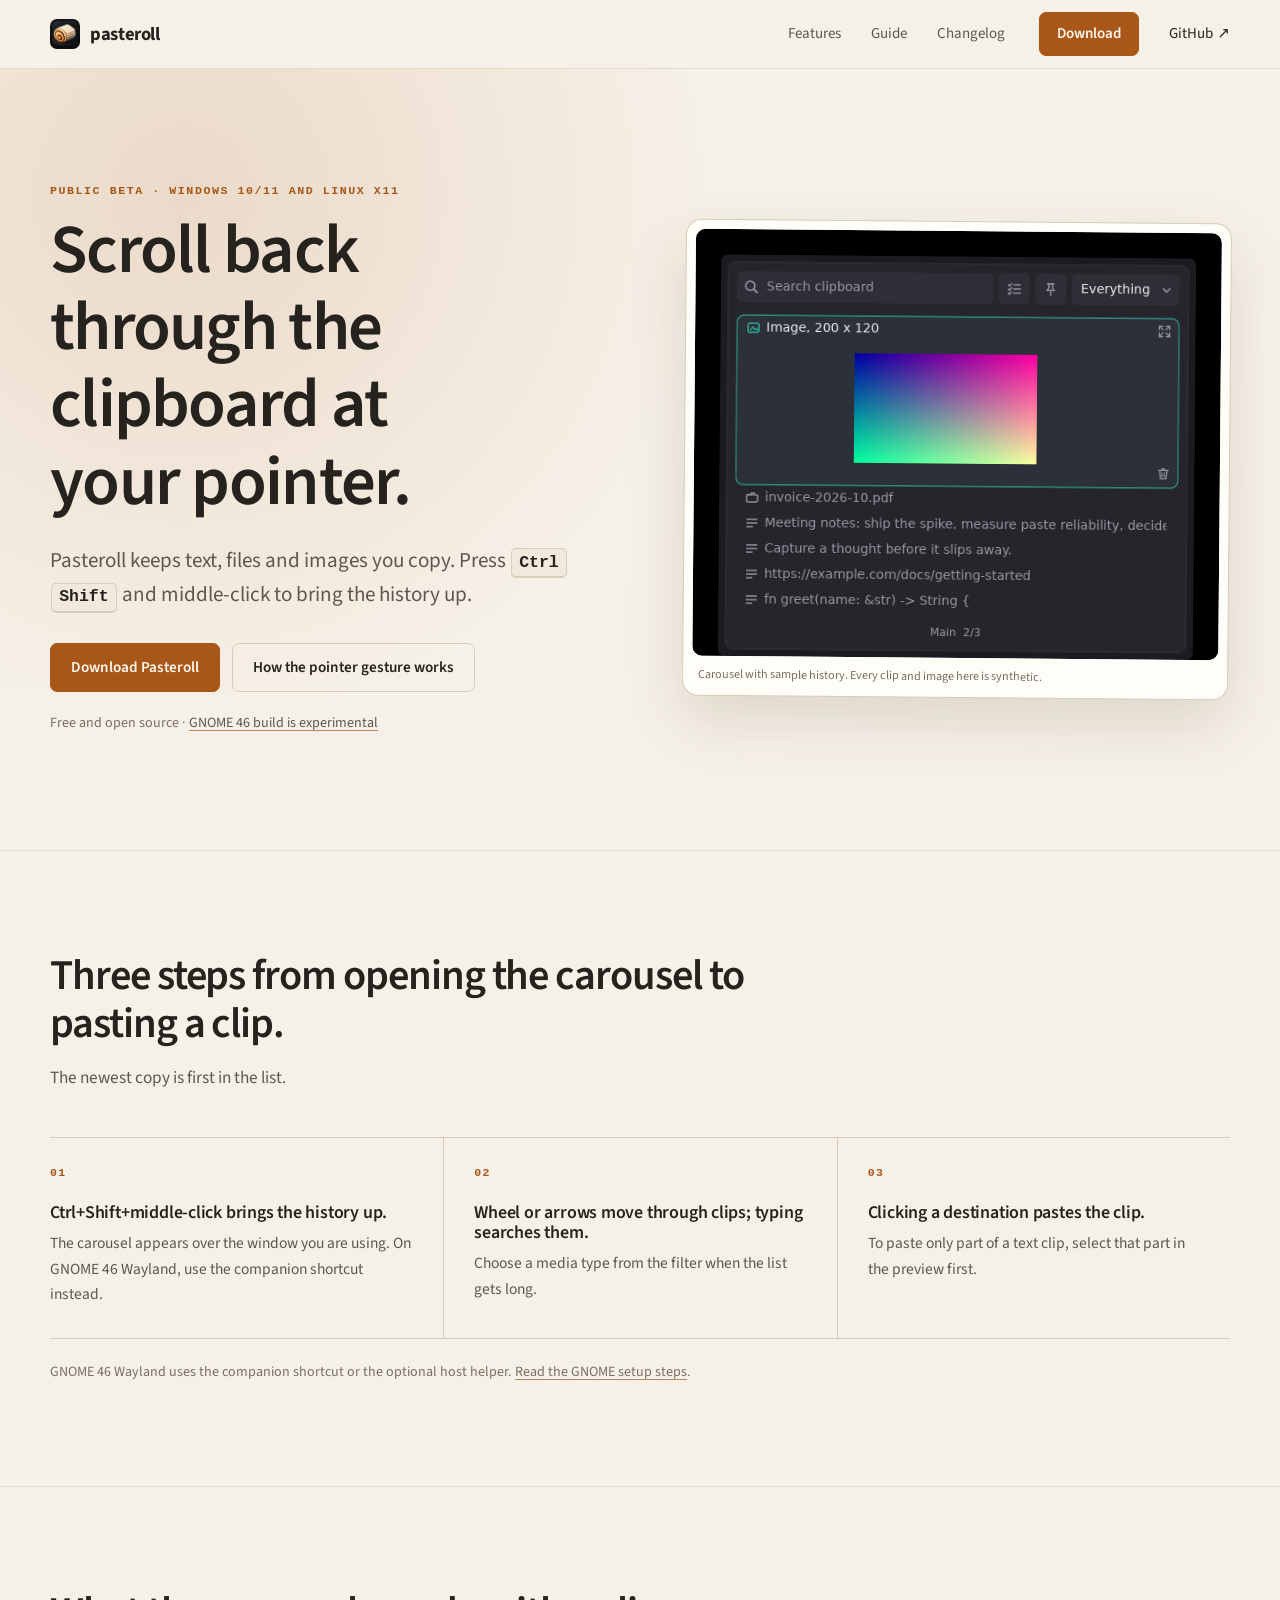
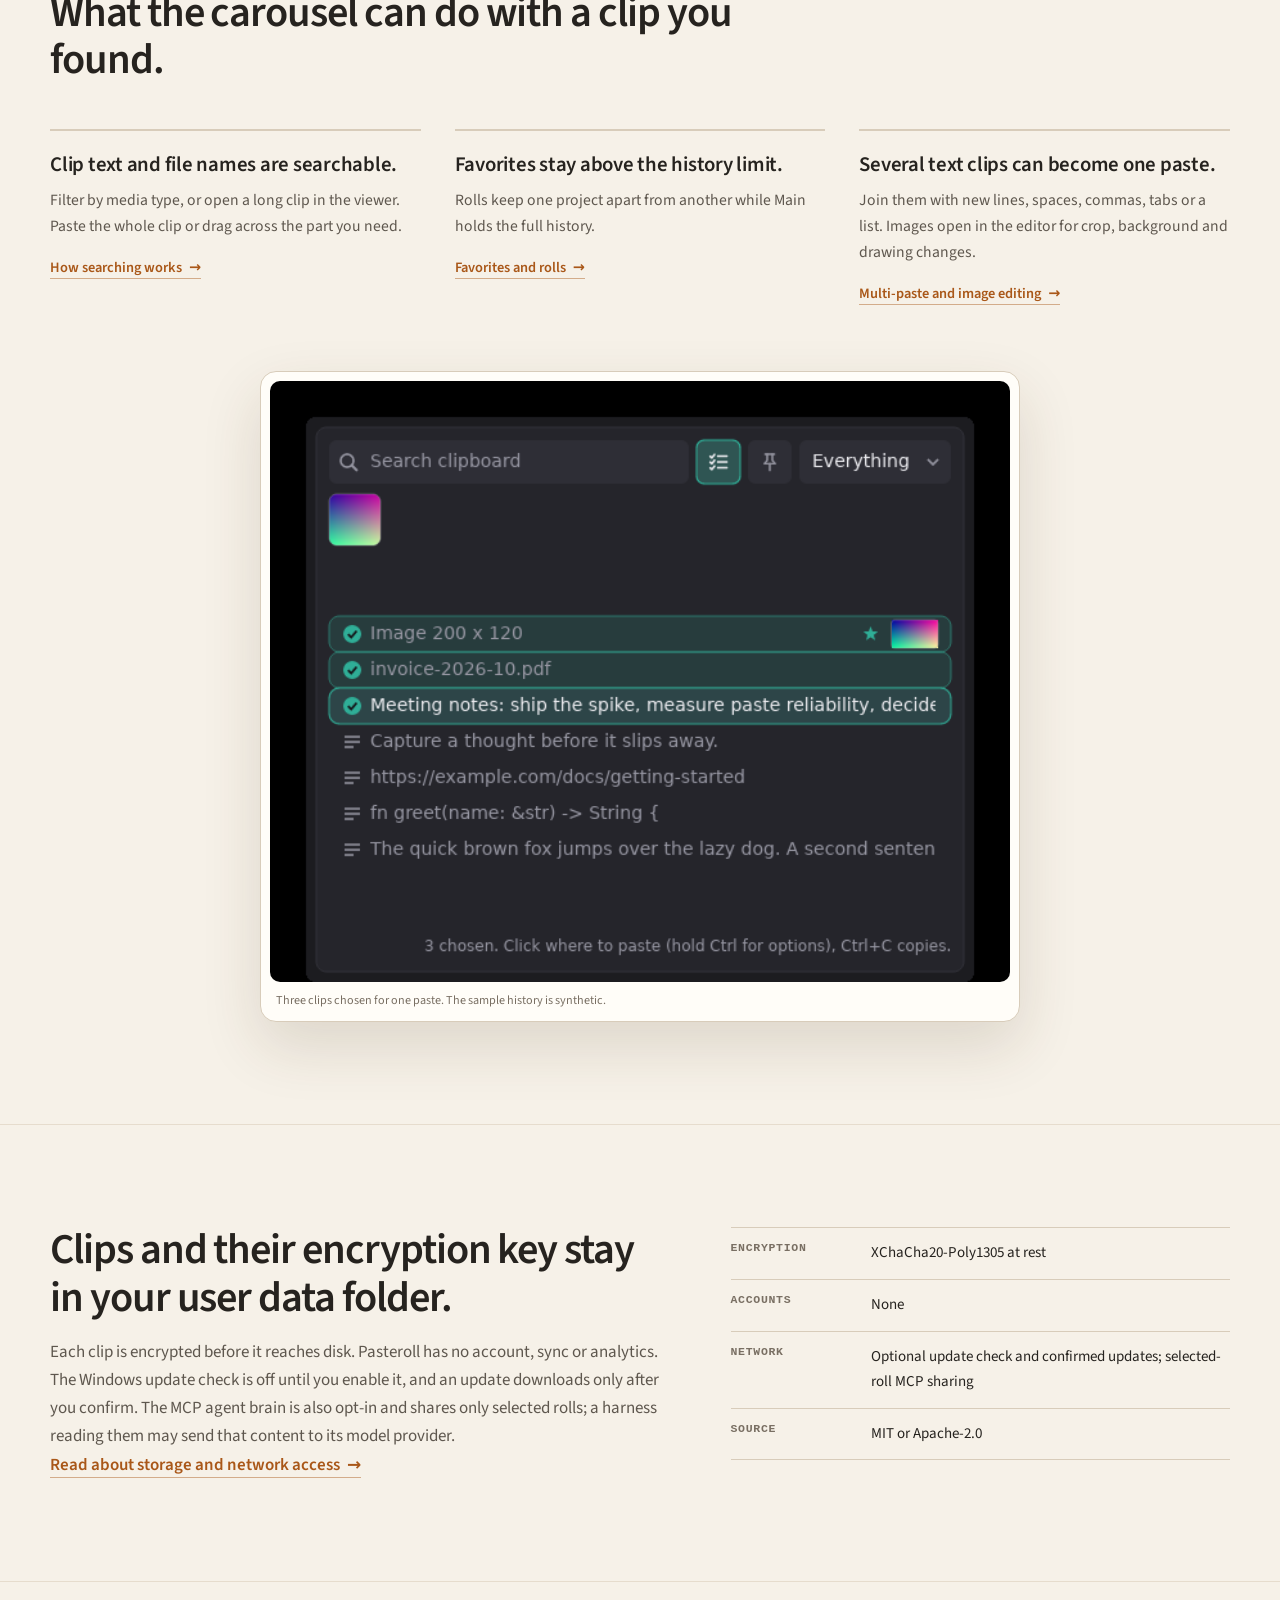
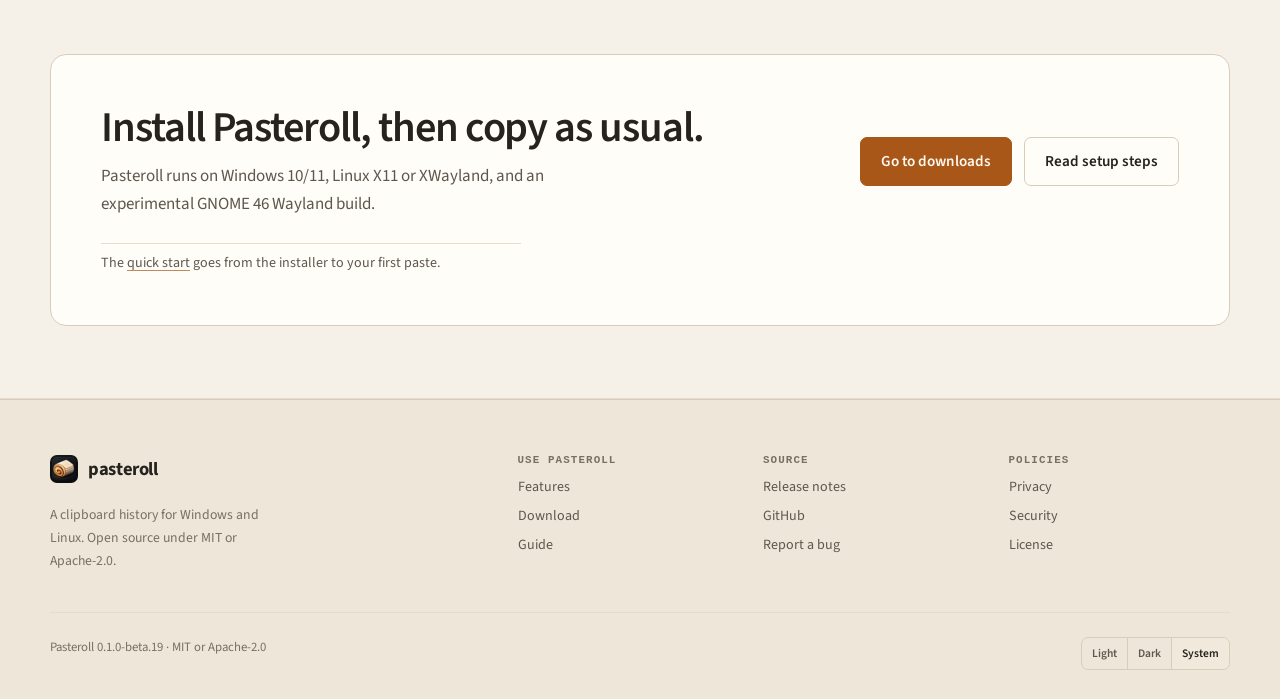
==== commit fd5f3e2c: "Redesign site and rewrite page copy" ====
--- a/index.html
+++ b/index.html
@@ -1,335 +1,119 @@
 <!doctype html>
-<html lang="en" data-theme="cinnamon" class="no-js">
+<html lang="en" class="no-js" data-theme="dark">
 <head>
 <meta charset="utf-8">
 <meta name="viewport" content="width=device-width, initial-scale=1">
-<title>Pasteroll: a clipboard history you scroll with the mouse wheel</title>
-<meta name="description" content="Pasteroll is a clipboard history for Windows and Linux. Press Ctrl+Shift+middle-click, scroll to an earlier clip, click where it goes. Encrypted on your computer. No account, no cloud. Free and open source.">
-<meta name="theme-color" content="#1f1713">
+<title>Pasteroll: an earlier copy at the pointer</title>
+<meta name="description" content="Pasteroll keeps a searchable history of text, files and images for Windows and Linux X11. Press Ctrl, Shift and middle-click to open an earlier copy at the pointer. An experimental GNOME 46 Wayland build is available.">
+
+<meta name="theme-color" content="#191816">
 <link rel="canonical" href="https://pasteroll.com/">
-<link rel="icon" type="image/png" sizes="32x32" href="assets/favicon-32.png">
-<link rel="icon" type="image/png" sizes="64x64" href="assets/favicon-64.png">
-<link rel="apple-touch-icon" href="assets/apple-touch-icon.png">
+<link rel="icon" type="image/png" sizes="32x32" href="/assets/favicon-32.png">
+<link rel="icon" type="image/png" sizes="64x64" href="/assets/favicon-64.png">
+<link rel="apple-touch-icon" href="/assets/apple-touch-icon.png">
 <meta property="og:type" content="website">
 <meta property="og:site_name" content="Pasteroll">
-<meta property="og:title" content="Pasteroll: a clipboard history you scroll with the mouse wheel">
-<meta property="og:description" content="Encrypted on your computer, no account, no cloud. For Windows and Linux.">
+<meta property="og:title" content="Pasteroll: an earlier copy at the pointer">
+<meta property="og:description" content="Pasteroll keeps a searchable history of text, files and images for Windows and Linux X11. Press Ctrl, Shift and middle-click to open an earlier copy at the pointer. An experimental GNOME 46 Wayland build is available.">
 <meta property="og:url" content="https://pasteroll.com/">
 <meta property="og:image" content="https://pasteroll.com/assets/og.png">
 <meta name="twitter:card" content="summary_large_image">
-<link rel="stylesheet" href="styles.css">
-<script type="application/ld+json">
-{
-  "@context": "https://schema.org",
-  "@type": "SoftwareApplication",
-  "name": "Pasteroll",
-  "url": "https://pasteroll.com/",
-  "description": "A clipboard history for Windows and Linux. Press Ctrl+Shift+middle-click, scroll to an earlier clip, click where it goes. Encrypted on your computer. No account, no cloud.",
-  "applicationCategory": "UtilitiesApplication",
-  "operatingSystem": "Windows, Linux",
-  "isAccessibleForFree": true,
-  "offers": { "@type": "Offer", "price": "0", "priceCurrency": "USD" },
-  "license": "https://github.com/qpd-v/pasteroll/blob/main/LICENSE-MIT",
-  "downloadUrl": "https://pasteroll.com/#download",
-  "codeRepository": "https://github.com/qpd-v/pasteroll",
-  "sameAs": ["https://github.com/qpd-v/pasteroll"]
-}
-</script>
-<script src="theme-init.js"></script>
+<link rel="stylesheet" href="/styles.css">
+<script src="/theme-init.js"></script>
 </head>
 <body>
 <a class="skip" href="#main">Skip to content</a>
-
-<header class="top" id="top">
-  <div class="wrap bar">
-    <a class="brand" href="#top" aria-label="Pasteroll, back to the top">
-      <img src="assets/favicon-64.png" width="28" height="28" alt="">
+<header class="site-header">
+  <div class="shell header-inner">
+    <a class="brand" href="/" aria-label="Pasteroll home">
+      <img src="/assets/favicon-64.png" width="30" height="30" alt="">
       <span>pasteroll</span>
     </a>
-    <nav aria-label="Sections">
-      <a href="#how">How it works</a>
-      <a href="#features">Features</a>
-      <a href="#privacy">Privacy</a>
-      <a href="#download">Download</a>
-      <a href="#faq">FAQ</a>
-      <a class="keep" href="changelog/">Changelog</a>
-      <a class="keep nav-gh" href="https://github.com/qpd-v/pasteroll"><svg class="gh" viewBox="0 0 16 16" width="16" height="16" aria-hidden="true"><path fill="currentColor" d="M8 0C3.58 0 0 3.58 0 8c0 3.54 2.29 6.53 5.47 7.59.4.07.55-.17.55-.38 0-.19-.01-.82-.01-1.49-2.01.37-2.53-.49-2.69-.94-.09-.23-.48-.94-.82-1.13-.28-.15-.68-.52-.01-.53.63-.01 1.08.58 1.23.82.72 1.21 1.87.87 2.33.66.07-.52.28-.87.51-1.07-1.78-.2-3.64-.89-3.64-3.95 0-.87.31-1.59.82-2.15-.08-.2-.36-1.02.08-2.12 0 0 .67-.21 2.2.82.64-.18 1.32-.27 2-.27.68 0 1.36.09 2 .27 1.53-1.04 2.2-.82 2.2-.82.44 1.1.16 1.92.08 2.12.51.56.82 1.27.82 2.15 0 3.07-1.87 3.75-3.65 3.95.29.25.54.73.54 1.48 0 1.07-.01 1.93-.01 2.2 0 .21.15.46.55.38A8.013 8.013 0 0016 8c0-4.42-3.58-8-8-8z"/></svg> GitHub</a>
+    <button class="menu-button" type="button" aria-expanded="false" aria-controls="site-menu">
+      <span class="menu-icon" aria-hidden="true"></span><span>Menu</span>
+    </button>
+    <nav class="site-nav" id="site-menu" aria-label="Main navigation">
+      <a href="/features/">Features</a><a href="/guide/">Guide</a><a href="/changelog/">Changelog</a><a class="nav-download" href="/download/">Download</a>
+      <a class="nav-github" href="https://github.com/qpd-v/pasteroll" rel="noopener">GitHub <span aria-hidden="true">↗</span></a>
     </nav>
   </div>
 </header>
-
-<main id="main" class="wrap">
-
-<section class="intro">
-  <img class="roll" src="assets/roll.webp" width="640" height="531" alt="">
-  <div class="intro-text">
-    <h1>Pasteroll</h1>
-    <p class="lead">A clipboard history you scroll with the mouse wheel. Press <kbd>Ctrl</kbd> <kbd>Shift</kbd> and middle-click anywhere, scroll to an earlier clip, and click where it should go. It is encrypted on your computer, with no account and no cloud.</p>
-    <p class="cta"><a class="btn btn-primary" href="#download">Download</a> <a class="btn" href="https://github.com/qpd-v/pasteroll">Source on GitHub</a></p>
-    <p class="facts">Windows 10/11 and Linux (X11; experimental GNOME 46 Wayland). Free and open source. Public beta: Windows and Linux 0.1.0-beta.19.</p>
+<main id="main"><section class="hero">
+  <div class="shell hero-grid">
+    <div class="hero-copy">
+      <p class="eyebrow">Public beta · Windows 10/11 and Linux X11</p>
+      <h1>Scroll back through the clipboard at your pointer.</h1>
+      <p class="lede">Pasteroll keeps text, files and images you copy. Press <kbd>Ctrl</kbd><kbd>Shift</kbd> and middle-click to bring the history up.</p>
+      <div class="actions"><a class="button primary" href="/download/">Download Pasteroll</a><a class="button quiet" href="#how">How the pointer gesture works</a></div>
+      <p class="hero-meta">Free and open source · <a href="/download/#gnome">GNOME 46 build is experimental</a></p>
+    </div>
+    <figure class="app-frame hero-app">
+      <img src="/assets/shots/carousel.png" width="576" height="468" alt="Pasteroll carousel showing an image and a list of copied clips">
+      <figcaption>Carousel with sample history. Every clip and image here is synthetic.</figcaption>
+    </figure>
   </div>
 </section>
 
-<section class="how" id="how" aria-labelledby="how-h">
-  <h2 id="how-h">How it works</h2>
-  <p class="sub">One gesture opens it. From there you can do three things.</p>
+<section class="section workflow" id="how">
+  <div class="shell">
+    <div class="section-head"><h2>Three steps from opening the carousel to pasting a clip.</h2><p>The newest copy is first in the list.</p></div>
+    <ol class="steps">
+      <li><span class="step-num">01</span><h3>Ctrl+Shift+middle-click brings the history up.</h3><p>The carousel appears over the window you are using. On GNOME 46 Wayland, use the companion shortcut instead.</p></li>
+      <li><span class="step-num">02</span><h3>Wheel or arrows move through clips; typing searches them.</h3><p>Choose a media type from the filter when the list gets long.</p></li>
+      <li><span class="step-num">03</span><h3>Clicking a destination pastes the clip.</h3><p>To paste only part of a text clip, select that part in the preview first.</p></li>
+    </ol>
+    <p class="note">GNOME 46 Wayland uses the companion shortcut or the optional host helper. <a href="/guide/#gnome">Read the GNOME setup steps</a>.</p>
+  </div>
+</section>
 
-  <div class="tree" id="tree">
-    <div class="tree-root">
-      <div class="combo" data-seq="0:down:0,550:down:1,1150:tap:2:170,2100:up:0,2100:up:1" role="img" aria-label="Hold Control, then Shift, then middle-click once, then let go">
-        <span class="key">Ctrl</span><span class="op">+</span><span class="key">Shift</span><span class="op">+</span>
-        <span class="key key-mouse"><svg viewBox="0 0 28 40" aria-hidden="true"><rect x="2" y="2" width="24" height="36" rx="12"/><path d="M2 15h24"/><rect class="hot" x="11" y="6" width="6" height="12" rx="3"/></svg><small>Middle<br>click</small></span>
-      </div>
-      <p class="say">Opens the carousel at your pointer, over whatever you are working in.</p>
+<section class="section benefits" id="features">
+  <div class="shell">
+    <div class="section-head"><h2>What the carousel can do with a clip you found.</h2></div>
+    <div class="benefit-grid">
+      <article class="benefit"><h3>Clip text and file names are searchable.</h3><p>Filter by media type, or open a long clip in the viewer. Paste the whole clip or drag across the part you need.</p><a class="text-link" href="/features/#find">How searching works <span aria-hidden="true">→</span></a></article>
+      <article class="benefit"><h3>Favorites stay above the history limit.</h3><p>Rolls keep one project apart from another while Main holds the full history.</p><a class="text-link" href="/features/#keep">Favorites and rolls <span aria-hidden="true">→</span></a></article>
+      <article class="benefit"><h3>Several text clips can become one paste.</h3><p>Join them with new lines, spaces, commas, tabs or a list. Images open in the editor for crop, background and drawing changes.</p><a class="text-link" href="/features/#compose">Multi-paste and image editing <span aria-hidden="true">→</span></a></article>
     </div>
+    <figure class="app-frame wide-shot"><img src="/assets/shots/multi-paste.png" width="576" height="468" alt="Pasteroll with three clips chosen for multi-paste"><figcaption>Three clips chosen for one paste. The sample history is synthetic.</figcaption></figure>
+  </div>
+</section>
 
-    <div class="stem" aria-hidden="true"></div>
+<section class="section trust-summary" id="privacy">
+  <div class="shell trust-grid">
+    <div><h2>Clips and their encryption key stay in your user data folder.</h2><p>Each clip is encrypted before it reaches disk. Pasteroll has no account, sync or analytics. The Windows update check is off until you enable it, and an update downloads only after you confirm. The MCP agent brain is also opt-in and shares only selected rolls; a harness reading them may send that content to its model provider.</p><a class="text-link" href="/privacy/">Read about storage and network access <span aria-hidden="true">→</span></a></div>
+    <dl class="fact-list"><div><dt>Encryption</dt><dd>XChaCha20-Poly1305 at rest</dd></div><div><dt>Accounts</dt><dd>None</dd></div><div><dt>Network</dt><dd>Optional update check and confirmed updates; selected-roll MCP sharing</dd></div><div><dt>Source</dt><dd>MIT or Apache-2.0</dd></div></dl>
+  </div>
+</section>
 
-    <div class="branches">
-      <div class="branch">
-        <div class="node head"><h3>Paste</h3></div>
-        <div class="link" aria-hidden="true"></div>
-        <div class="node body">
-          <div class="combo" data-seq="0:tap:0:800,1300:tap:1:170" role="img" aria-label="Scroll the mouse wheel, then left-click in the target window">
-            <span class="key key-mouse"><svg viewBox="0 0 28 40" aria-hidden="true"><rect x="2" y="2" width="24" height="36" rx="12"/><path d="M2 15h24"/><rect class="hot" x="11" y="6" width="6" height="12" rx="3"/></svg><small>Scroll<br>wheel</small></span>
-            <span class="op"><svg class="ic" viewBox="0 0 16 16" aria-hidden="true"><path d="M2 8h12M9 3l5 5-5 5"/></svg></span>
-            <span class="key key-mouse"><svg viewBox="0 0 28 40" aria-hidden="true"><rect x="2" y="2" width="24" height="36" rx="12"/><path d="M2 15h24M14 2v13"/><path class="hot" d="M2 15V14C2 7.400 7.400 2 14 2v13z"/></svg><small>Left<br>click</small></span>
-          </div>
-          <p class="say">Scroll to the clip you want, then click into the target window or input box to paste.</p>
-        </div>
-      </div>
-
-      <div class="branch">
-        <div class="node head"><h3>Expanded viewer</h3></div>
-        <div class="link" aria-hidden="true"></div>
-        <div class="node body">
-          <div class="combo" data-seq="0:tap:0:500" role="img" aria-label="Click the Expand button on the active card">
-            <span class="key key-wide"><svg class="ic" viewBox="0 0 16 16" aria-hidden="true"><path d="M1.5 5.800V1.500h4.300M1.500 1.500l4.700 4.700M14.500 5.800V1.500h-4.300M14.500 1.500l-4.700 4.700M1.500 10.200v4.300h4.300M1.500 14.500l4.700-4.700M14.500 10.200v4.300h-4.300M14.500 14.500l-4.700-4.700"/></svg><small>Expand<br>button</small></span>
-          </div>
-          <p class="say">Expand the active card with <kbd>Ctrl</kbd>+<kbd>E</kbd> to read long text, and use <kbd>Ctrl</kbd>+<kbd>F</kbd> to find the words you need.</p>
-        </div>
-      </div>
-
-      <div class="branch">
-        <div class="node head"><h3>Image editor</h3></div>
-        <div class="link" aria-hidden="true"></div>
-        <div class="node body">
-          <div class="combo" data-seq="0:down:0,550:tap:1:170,1500:up:0" role="img" aria-label="Hold Control and left-click where the picture should go">
-            <span class="key">Ctrl</span><span class="op">+</span>
-            <span class="key key-mouse"><svg viewBox="0 0 28 40" aria-hidden="true"><rect x="2" y="2" width="24" height="36" rx="12"/><path d="M2 15h24M14 2v13"/><path class="hot" d="M2 15V14C2 7.400 7.400 2 14 2v13z"/></svg><small>Click where<br>it goes</small></span>
-          </div>
-          <p class="say">With an image chosen, hold <kbd>Ctrl</kbd> while you click the desktop or a window to round the corners and add a shadow before it is saved or pasted.</p>
-        </div>
+<section class="section final-cta" id="download">
+  <div class="shell cta-panel">
+    <div><h2>Install Pasteroll, then copy as usual.</h2><p>Pasteroll runs on Windows 10/11, Linux X11 or XWayland, and an experimental GNOME 46 Wayland build.</p></div>
+    <div class="cta-actions"><a class="button primary" href="/download/">Go to downloads</a><a class="button quiet" href="/guide/">Read setup steps</a></div>
+    <p class="fine" id="faq">The <a href="/guide/#getting-started">quick start</a> goes from the installer to your first paste.</p>
+  </div>
+</section>
+</main>
+<footer class="site-footer">
+  <div class="shell footer-grid">
+    <div class="footer-brand">
+      <a class="brand" href="/" aria-label="Pasteroll home"><img src="/assets/favicon-64.png" width="28" height="28" alt=""><span>pasteroll</span></a>
+      <p>A clipboard history for Windows and Linux. Open source under MIT or Apache-2.0.</p>
+    </div>
+    <div class="footer-links">
+      <div><h2>Use Pasteroll</h2><a href="/features/">Features</a><a href="/download/">Download</a><a href="/guide/">Guide</a></div>
+      <div><h2>Source</h2><a href="/changelog/">Release notes</a><a href="https://github.com/qpd-v/pasteroll" rel="noopener">GitHub</a><a href="https://github.com/qpd-v/pasteroll/issues" rel="noopener">Report a bug</a></div>
+      <div><h2>Policies</h2><a href="/privacy/">Privacy</a><a href="https://github.com/qpd-v/pasteroll/blob/main/SECURITY.md" rel="noopener">Security</a><a href="https://github.com/qpd-v/pasteroll/blob/main/LICENSE-MIT" rel="noopener">License</a></div>
+    </div>
+    <div class="footer-bottom">
+      <p>Pasteroll 0.1.0-beta.19 · MIT or Apache-2.0</p>
+      <div class="theme-control" role="group" aria-label="Colour theme">
+        <button type="button" data-theme-choice="light" aria-pressed="false">Light</button>
+        <button type="button" data-theme-choice="dark" aria-pressed="false">Dark</button>
+        <button type="button" data-theme-choice="system" aria-pressed="true">System</button>
       </div>
     </div>
   </div>
-</section>
-
-<section class="features" id="features" aria-labelledby="feat-h">
-  <h2 id="feat-h">Features</h2>
-
-  <article class="feature">
-    <div class="feature-copy">
-      <h3>Carousel</h3>
-      <p>Scroll your clipboard history without leaving what you are doing. One notch moves one clip; click into the note where it should land.</p>
-      <ul>
-        <li>Every clip stays one gesture away, with no window switching.</li>
-        <li>The carousel closes as soon as you choose where the clip goes, unless it is pinned open.</li>
-      </ul>
-    </div>
-  </article>
-
-  <article class="feature">
-    <div class="feature-copy">
-      <h3>Rolls</h3>
-      <p>Keep separate collections of clips and roll between them left and right, the way you roll through clips. Main is your history, and new copies always land there. LEFT and RIGHT are built in on either side of Main, and you can make your own rolls.</p>
-      <ul>
-        <li>Move a clip, or several chosen ones, with right-click &rarr; Move to roll, or name a new one on either side of Main.</li>
-        <li>Settings places each roll on the side of Main you want and orders them, and can add Most used and Images rolls.</li>
-        <li>Roll with Ctrl+Left / Ctrl+Right, the footer, or a tilt wheel; the footer names the roll and flashes a black arrow while it rolls.</li>
-      </ul>
-    </div>
-  </article>
-
-  <article class="feature">
-    <div class="feature-copy">
-      <h3>Pin it open, drag it anywhere</h3>
-      <p>Press an empty part of the carousel (its margins or the gaps between things) and drag it across the screen; it stays inside the usable area. Click the pin in the search bar, or press Ctrl+K, and it stays above other windows while you work in them.</p>
-      <ul>
-        <li>While it is pinned open, the wheel over the carousel turns it, and the bar's Paste button pastes into the window in front.</li>
-        <li>Multi-paste works with the mouse alone while pinned: choose clips, then Paste.</li>
-        <li>A pinned carousel does not take the keyboard, so there is no typing into search, and no expanded viewer or image editor, until it is unpinned. Clicking elsewhere no longer closes it; the pin button does.</li>
-      </ul>
-    </div>
-  </article>
-
-  <article class="feature">
-    <div class="feature-copy">
-      <h3>Expanded viewer</h3>
-      <p>Expand any clip into a large reader. Long text scrolls smoothly, and the find bar jumps straight to the words you need.</p>
-      <ul>
-        <li>Ctrl+F finds a word; F3 moves to the next match without losing your place.</li>
-        <li>The match count stays visible while you read.</li>
-        <li>Circle image areas for local OCR; copied text appears in your history.</li>
-      </ul>
-    </div>
-  </article>
-
-  <article class="feature">
-    <div class="feature-copy">
-      <h3>Advanced Image Paste</h3>
-      <p>Ctrl+click the desktop or a window with an image chosen and it opens in the editor with a live preview. Round the corners, tune the radius, add a shadow, then save a fresh PNG or paste it right there.</p>
-      <ul>
-        <li>Rounded corners with a live radius control.</li>
-        <li>Draw on the picture (pen, soft brush, circle, arrow) and write text on it, in a font and colour you choose (new in beta.16).</li>
-        <li>Drop shadow and transparent corners, saved as a fresh PNG on the Desktop, or in the folder you choose in Settings.</li>
-        <li>In a window, paste the picture itself, the saved file's path, or just its file name. In a terminal such as Windows Terminal, PowerShell or Claude Code it pastes the path by default.</li>
-      </ul>
-    </div>
-  </article>
-
-  <h3 class="also-h">Also</h3>
-  <dl class="also">
-    <div><dt>Encrypted per clip</dt><dd>Every clip is sealed before it is written, including when it was copied and from which program.</dd></div>
-    <div><dt>Two looks</dt><dd>Complete shows everything. No Bloat shows only the current clip, and the search bar and tools appear when you use them. Switch from the tray menu or Settings.</dd></div>
-    <div><dt>Paste several clips at once</dt><dd>Complete look. Press the Multi-paste button and click each clip you want (Shift+click for a range), or hold Ctrl and click. Then click where they should go: they are pasted one per line, in the order you chose. Ctrl+C or right-click Copy copies them without pasting. Pictures are left out. The result is also kept in history, with a small badge showing how many clips it joins. From the keyboard, Ctrl+M turns Multi-paste on, Shift+Down (or Up) chooses the clip shown and each one you walk to, Ctrl+arrows add each clip you land on, Space chooses the clip shown and Ctrl+A chooses them all. Hold Ctrl while you click where they should go (or press Ctrl+E) for options: join with a new line, space, comma or tab, number or bullet them, and set the order, with a preview. While Multi-paste is on, or any clip is chosen, the tall card of the clip shown collapses into a one-line row so the whole list is easy to choose from (new in beta.15). While the carousel is pinned open (new in beta.18), the mouse is enough: choose clips, then press Paste.</dd></div>
-    <div><dt>Settings in one place</dt><dd>The Settings window is compact enough for small or high-scaling screens and keeps everything in one place. On Windows it also follows light or dark mode.</dd></div>
-    <div><dt>Clear history</dt><dd>Settings has a Clear history button: it deletes every clip except favorite ones, asks first, and cannot be undone.</dd></div>
-    <div><dt>Recycle bin</dt><dd>Deleted clips come back with Ctrl+Z, or from the bin, for 30 days. Shift+Delete removes for good.</dd></div>
-    <div><dt>Terminal safe</dt><dd>Pasting several lines into a terminal asks for a second Enter first.</dd></div>
-    <div><dt>Optional update check</dt><dd>Off until you say yes (Windows). Once a day it reads a short note from GitHub, signed with the Pasteroll release key, that names the newest version, and tells you if yours is older (Settings also has a Check for updates now button). It announces a new version once, and everything after that happens in one update window with a progress bar and a Cancel button: you can choose Download and install, or Skip this version. The update is checked against the same key first, and nothing is downloaded until you click Download and install.</dd></div>
-    <div><dt>Skips password managers</dt><dd>Copies marked sensitive are never recorded, and you can exclude any program by name.</dd></div>
-    <div><dt>Images and files</dt><dd>Pictures and file lists are kept alongside text, with fast cached previews. A picture's row in the list ends in a small picture of it (new in beta.15).</dd></div>
-    <div><dt>Favorite clips as tiles</dt><dd>Complete look. Favorite clips also show as small square tiles between the search bar and the list: a picture's tile is the picture cropped to a square, and text, files, video and audio get a symbol. Click a tile to paste the clip. Rest the pointer on it for a second and a popup shows the whole clip, following the pointer while it stays on the tile. Right-click a tile to paste, remove the favorite, or colour its edge and symbol (new in beta.16; called pinned clips before beta.18).</dd></div>
-    <div><dt>Draw and write on pictures</dt><dd>The image editor has a Draw and write section: a pen, a soft brush, an empty circle and an arrow in any colour, and text with a font picker. Select part of a text and pick a colour to recolour just that part. The marks follow the picture through crop, rotate and resize, and Undo covers them (new in beta.16).</dd></div>
-    <div><dt>Size and key</dt><dd>Make the carousel 50 to 200 percent, and choose which key opens the image editor.</dd></div>
-  </dl>
-</section>
-
-<section class="privacy" id="privacy" aria-labelledby="priv-h">
-  <h2 id="priv-h">Privacy</h2>
-  <p>A clipboard holds some of the most sensitive things on a computer, so Pasteroll keeps it there. There is no account, no sync and no analytics, and your clipboard is never sent anywhere. History lives in a database on your own disk. The only things that can use the internet are an optional update check on Windows, off until you say yes (once a day it fetches a short note from GitHub that names the newest version, and GitHub sees your IP address and the Pasteroll version, nothing else), and downloading an update, only when you click Download and install and confirm.</p>
-  <dl class="specs">
-    <div><dt>At rest</dt><dd>Each clip encrypted with XChaCha20-Poly1305</dd></div>
-    <div><dt>Network</dt><dd>None, except an optional update check (off until you say yes) and installing an update when you ask</dd></div>
-    <div><dt>Accounts</dt><dd>None</dd></div>
-    <div><dt>Source</dt><dd>Open, MIT or Apache-2.0</dd></div>
-  </dl>
-  <p class="links"><a href="https://github.com/qpd-v/pasteroll/blob/main/PRIVACY.md">Privacy notes</a> <a href="https://github.com/qpd-v/pasteroll/blob/main/SECURITY.md">Security design and its limits</a></p>
-</section>
-
-<section class="download" id="download" aria-labelledby="dl-h">
-  <h2 id="dl-h">Download</h2>
-  <p class="sub">Public beta: Windows and Linux <b>0.1.0-beta.19</b>. Choose an installer or a portable download. It is still young; please report rough edges.</p>
-
-  <div class="dl-list">
-    <div class="dl-row">
-      <div><h3>Windows 10 / 11 — setup</h3><p>64-bit. Only for me is the default, with no administrator rights. For all users needs UAC.</p><p class="fine">pasteroll-0.1.0-beta.19-windows-x64-setup.exe</p></div>
-      <a class="btn btn-primary" href="https://github.com/qpd-v/pasteroll/releases/download/v0.1.0-beta.19/pasteroll-0.1.0-beta.19-windows-x64-setup.exe">Download setup</a>
-    </div>
-    <div class="dl-row">
-      <div><h3>Windows — portable</h3><p>Extract and run. The included portable.txt keeps history and settings in the adjacent data folder. The history key stays bound to your Windows account.</p><p class="fine">pasteroll-0.1.0-beta.19-windows-x64-portable.zip</p></div>
-      <a class="btn" href="https://github.com/qpd-v/pasteroll/releases/download/v0.1.0-beta.19/pasteroll-0.1.0-beta.19-windows-x64-portable.zip">Download portable ZIP</a>
-    </div>
-    <div class="dl-row">
-      <div><h3>Linux (X11) — archive</h3><p>Static x86-64 build with install.sh for your account or the whole system. Needs an X11 session.</p><p class="fine">pasteroll-0.1.0-beta.19-linux-x86_64.tar.gz</p></div>
-      <a class="btn btn-primary" href="https://github.com/qpd-v/pasteroll/releases/download/v0.1.0-beta.19/pasteroll-0.1.0-beta.19-linux-x86_64.tar.gz">Download Linux archive</a>
-    </div>
-    <div class="dl-row">
-      <div><h3>Debian / Ubuntu (X11)</h3><p>amd64 package. Installs through your package manager and keeps history when removed.</p><p class="fine">pasteroll_0.1.0-beta.19_amd64.deb</p></div>
-      <a class="btn" href="https://github.com/qpd-v/pasteroll/releases/download/v0.1.0-beta.19/pasteroll_0.1.0-beta.19_amd64.deb">Download .deb</a>
-    </div>
-    <div class="dl-row">
-      <div><h3>GNOME 46 Wayland — experimental archive</h3><p>x86-64 app, Shell companion and optional administrator-enabled mouse helper. Mixed-scale display, viewer and editor checks passed on one Pop!_OS setup. Physical mouse-helper, login/lock and suspend checks, and mixed-DPI layouts remain unverified.</p><p class="fine">pasteroll-0.1.0-beta.19-linux-x86_64-gnome-development.tar.gz</p></div>
-      <a class="btn" href="https://github.com/qpd-v/pasteroll/releases/download/v0.1.0-beta.19/pasteroll-0.1.0-beta.19-linux-x86_64-gnome-development.tar.gz">Download GNOME archive</a>
-    </div>
-    <div class="dl-row">
-      <div><h3>GNOME 46 Wayland — experimental .deb</h3><p>amd64; GNOME 46, glibc 2.34+, libevdev2 and systemd required. Helper is disabled after fresh install. An alternative to the X11 .deb, not a second package to install beside it.</p><p class="fine">pasteroll_0.1.0-beta.19_amd64-gnome-development.deb</p></div>
-      <a class="btn" href="https://github.com/qpd-v/pasteroll/releases/download/v0.1.0-beta.19/pasteroll_0.1.0-beta.19_amd64-gnome-development.deb">Download GNOME .deb</a>
-    </div>
-  </div>
-
-  <p class="fine">GNOME 46 only: Ctrl+Shift+middle-click requires the optional host helper; keyboard mode uses Ctrl+Shift+Space. Follow the <a href="https://github.com/qpd-v/pasteroll/blob/v0.1.0-beta.19/extensions/INPUT_HELPER.md">GNOME setup guide</a>. Other Wayland desktops and GNOME versions are not supported.</p>
-  <p class="fine">Linux OCR quality can be inconsistent. GNOME 46 Wayland remains experimental: physical mouse-helper devices, login/lock and suspend, and mixed-DPI or multi-monitor layouts are unverified. The optional update check and in-app updater are Windows-only. Other Wayland desktops and GNOME versions are not supported.</p>
-  <p class="links"><a href="https://github.com/qpd-v/pasteroll/releases/tag/v0.1.0-beta.19">Release notes and testing status</a> <a href="https://github.com/qpd-v/pasteroll/releases/download/v0.1.0-beta.19/SHA256SUMS">SHA256SUMS for all six packages</a></p>
-
-  <div class="notes">
-    <div class="note">
-      <h3>"Windows protected your PC"</h3>
-      <p>The beta is not code-signed yet, so SmartScreen warns about new programs. Check the checksum below, then choose <b>More info</b>, <b>Run anyway</b>. Some antivirus programs are also wary of anything that watches the clipboard, which a clipboard manager must. The source is there to read and build yourself.</p>
-    </div>
-    <div class="note">
-      <h3>Updating Pasteroll</h3>
-      <p>From 0.1.0-beta.9 on, Windows can update itself when you ask: turn on <b>Check for updates</b> (Settings, or the one-time question), and when a newer version is found the tray menu offers <b>Download and install</b>. It downloads the update from GitHub, checks it is signed with the Pasteroll release key (not a Windows code-signing certificate) and matches its checksum, installs it and starts it again, keeping your history, key and settings. Nothing happens until you click and confirm. A copy installed for all users shows Windows' administrator prompt, and a portable copy replaces its own program file. Earlier versions, and anyone who prefers, can update by hand: quit Pasteroll from its tray icon, then run the new Setup (it also asks a running copy to quit); for the portable ZIP, quit it and extract the new one over the old folder, leaving the <code>data</code> folder alone. Beta.7 and beta.8 cannot download updates, so install beta.14 by hand once. From beta.10 the update check reads a short note, signed with the same key, instead of GitHub's unsigned list of releases; from beta.13 everything happens in one update window that follows Windows' light or dark mode (what is new, a progress bar with the size while it downloads, a Cancel button, and a Try again button if something goes wrong) instead of a series of notifications, and it has a <b>Skip this version</b> button; Settings has <b>Check for updates now</b>, and if an installer fails the previous Pasteroll is started again and says so. A real beta.9 to beta.10 update through GitHub worked on the maintainer's computer with the older check, and the maintainer reports that updating from beta.10 to beta.11 the same way, using the signed note, worked too: see the <a href="https://github.com/qpd-v/pasteroll/releases/tag/v0.1.0-beta.19">release notes</a> for what was and was not tested.</p>
-    </div>
-    <div class="note">
-      <h3>Verify your download</h3>
-      <p>Every release has a <code>SHA256SUMS</code> file. The value must match exactly.</p>
-      <div class="code"><button class="copy" type="button" data-copy="Get-FileHash .\pasteroll-0.1.0-beta.19-windows-x64-setup.exe -Algorithm SHA256" aria-label="Copy the Windows command">Copy</button><pre><code><span class="c"># Windows</span>
-Get-FileHash .\pasteroll-0.1.0-beta.19-windows-x64-setup.exe -Algorithm SHA256</code></pre></div>
-      <div class="code"><button class="copy" type="button" data-copy="sha256sum -c SHA256SUMS --ignore-missing" aria-label="Copy the Linux command">Copy</button><pre><code><span class="c"># Linux</span>
-sha256sum -c SHA256SUMS --ignore-missing</code></pre></div>
-    </div>
-    <div class="note">
-      <h3>Install on Linux (X11)</h3>
-      <div class="code"><button class="copy" type="button" data-copy="tar xzf pasteroll-0.1.0-beta.19-linux-x86_64.tar.gz&#10;cd pasteroll-0.1.0-beta.19-linux-x86_64&#10;./install.sh&#10;pasteroll run" aria-label="Copy the install commands">Copy</button><pre><code>tar xzf pasteroll-0.1.0-beta.19-linux-x86_64.tar.gz
-cd pasteroll-0.1.0-beta.19-linux-x86_64
-./install.sh
-pasteroll run</code></pre></div>
-      <p>For all users: <code>sudo ./install.sh --system</code>. On Debian/Ubuntu: <code>sudo dpkg -i pasteroll_0.1.0-beta.19_amd64.deb</code>. Autostart stays off unless you enable it.</p>
-      <p class="fine">Optional: <code>tesseract-ocr</code> for Extract text, <code>zenity</code> or <code>kdialog</code> for Save as.</p>
-    </div>
-  </div>
-</section>
-
-<section class="faq" id="faq" aria-labelledby="faq-h">
-  <h2 id="faq-h">FAQ</h2>
-  <div class="faq-list">
-    <details><summary>Is it free?</summary><p>Yes. Pasteroll is open source under the MIT or Apache-2.0 licence, your choice.</p></details>
-    <details><summary>Does it send my clipboard anywhere?</summary><p>No. Your clipboard and history never leave your computer: no account, no sync, no telemetry. Text recognition (Extract text) runs on your computer too. The only things that can use the internet are two optional steps on Windows. The update check is off until you say yes: once a day it fetches a short signed note from GitHub that names the newest version; GitHub sees your IP address and the Pasteroll version, nothing else, and nothing is downloaded. Downloading an update happens only when you click Download and install and confirm.</p></details>
-    <details><summary>Is installing an update safe?</summary><p>It is built so that GitHub, the network and anyone who can edit a release page cannot make Pasteroll run something the maintainer did not sign: each release has a signature made with a key kept offline, and Pasteroll checks it, the version and the file's checksum before running anything. There is no paid code-signing certificate, so Windows SmartScreen does not vouch for it,, and whoever holds the signing key could publish an update. The key fingerprints, and what this does and does not protect against, are listed in <a href="https://github.com/qpd-v/pasteroll/blob/main/SECURITY.md">SECURITY.md</a>.</p></details>
-    <details><summary>How do I update it?</summary><p>On Windows from 0.1.0-beta.9, when the update check is on and a newer version exists, the tray menu offers <b>Download and install</b> (Settings has <b>Check for updates now</b>); a single update window shows what is new, and when you click <b>Download and install</b> in it, Pasteroll downloads it with a progress bar (you can cancel), checks its signature and checksum, installs it and starts again, keeping your history and settings. Nothing is downloaded or installed without that click. You can also update by hand: quit Pasteroll from the tray icon and run the new Setup, or extract the new portable ZIP over the old folder. Older beta.7 and beta.8 copies, and Linux, update by hand. If Download and install says that the <code>pasteroll-update</code> folder "is not Pasteroll's update folder" (a leftover from an earlier update, fixed in 0.1.0-beta.17), delete that folder inside your Pasteroll data folder once (it holds only an old installer) or install by hand.</p></details>
-    <details><summary>Can I paste several clips at once?</summary><p>Yes, in the Complete look (from 0.1.0-beta.11). Press the <b>Multi-paste</b> button beside the filter and click each clip you want, or hold Ctrl and click (Ctrl+Shift+click chooses a range). Then click where they should go, or press Enter: the text clips are pasted one per line, in the order you chose them. To choose from the keyboard, press Ctrl+M, then hold Shift and press Down or Up (or Ctrl with the arrows, Space, or Ctrl+A for all). Hold Ctrl while you click where they should go (or press Ctrl+E) to open options first: what joins them (new line, space, comma, tab or nothing), a list style (plain, numbered, bulleted) and the order, with a preview. Ctrl+C, or right-click and Copy, puts them on the clipboard without pasting. Pictures cannot be joined into text and are left out. The pasted result is also kept in history as one clip with a small badge (not while recording is paused). While Multi-paste is on, or any clip is chosen, the tall card of the clip shown shrinks into a one-line row, so about a dozen rows are on screen; clear the choice and it opens again. While the carousel is pinned open (from beta.18), the mouse is enough: choose clips, then press Paste.</p></details>
-    <details><summary>Can I keep some clips at hand?</summary><p>Yes: make a clip a favorite (Ctrl+F in the carousel, or the star) and it is kept until you remove it. In the expanded viewer Ctrl+F still finds text, so use the star there. From 0.1.0-beta.16 (Complete look) favorite clips also show as small square tiles above the list. Click one to paste it, rest the pointer on it for a second to see the whole clip, or right-click it to paste, remove the favorite or give it a colour. The colours are kept in a small file in your data folder that holds only a clip's number and a colour code. Pins were renamed Favorites in beta.18; existing favorites are kept.</p></details>
-    <details><summary>What are rolls?</summary><p>Rolls are separate collections of clips you roll through left and right, with a slide between them (new in beta.18). Main is your history and new copies always land there; LEFT and RIGHT are built in on either side, and Settings can hide them. Make your own rolls, place each one on the left or right of Main and order them in Settings, and move clips into one with right-click &rarr; Move to roll, or name a new roll from the same menu. Settings can also add a Most used roll and an Images roll. Roll with Ctrl+Left / Ctrl+Right, the footer, or the sideways clicks of a tilt wheel; clips in a custom roll are not removed by the limits, and deleting a roll returns its clips to Main.</p></details>
-    <details><summary>Can I move the carousel or keep it open?</summary><p>Yes (new in beta.18). Press an empty part of the carousel and drag it; it stays inside the usable area and follows the pointer across monitors. Click the pin in the search bar, or press Ctrl+K, to keep it above other windows while you use them. While it is pinned open, the keyboard and wheel belong to the other window, the wheel over the carousel turns it, and its Paste button pastes into the window in front. The pin button closes it.</p></details>
-    <details><summary>Where is my history stored?</summary><p>In a database on your disk, in <code>%LOCALAPPDATA%\Pasteroll</code> on Windows and <code>~/.local/share/pasteroll</code> on Linux. A <code>portable.txt</code> beside the executable keeps data in an adjacent <code>data</code> folder instead. Every clip is encrypted before it is written.</p></details>
-    <details><summary>Does it record passwords?</summary><p>Copies that password managers mark as sensitive are skipped, and you can exclude any program by name in Settings. Even so, a clipboard history is a risk worth knowing about, which is why Pasteroll encrypts it and lets you set how much is kept and for how long.</p></details>
-    <details><summary>Does it work on Wayland? On macOS?</summary><p>Beta.19 offers experimental native Wayland support on GNOME 46 with a Pasteroll Shell companion (protocol 4). Mouse activation needs an optional administrator-enabled host helper; keyboard mode uses Ctrl+Shift+Space. Physical mouse-helper devices, login/lock and suspend, and mixed-DPI layouts remain unverified. Other GNOME versions and Wayland desktops are not supported; use an X11 session for the standard Linux packages. There is no macOS version.</p></details>
-    <details><summary>How do I uninstall it?</summary><p>For Windows Setup installs, use Settings &gt; Apps &gt; Pasteroll. History is kept unless you choose to delete it. For a Linux archive install, use <code>./install.sh --uninstall</code>, or <code>sudo ./install.sh --system --uninstall</code> for a system install. Remove the Debian package with <code>sudo dpkg -r pasteroll</code>; its history and settings stay on disk. Quit a portable copy before removing its extracted folder.</p></details>
-  </div>
-</section>
-
-</main>
-
-<footer class="foot">
-  <div class="wrap foot-in">
-    <p>Pasteroll is free and open source, MIT or Apache-2.0.</p>
-    <nav aria-label="Project links">
-      <a href="https://github.com/qpd-v/pasteroll">GitHub</a>
-      <a href="https://github.com/qpd-v/pasteroll/issues">Report an issue</a>
-      <a href="https://github.com/qpd-v/pasteroll/blob/main/CHANGELOG.md">Changelog</a>
-      <a href="https://github.com/qpd-v/pasteroll/blob/main/PRIVACY.md">Privacy</a>
-      <a href="https://github.com/qpd-v/pasteroll/blob/main/SECURITY.md">Security</a>
-    </nav>
-  </div>
 </footer>
-
-<!-- THEME PICKER: for choosing a look. Delete this block (and the matching code in script.js) once a theme is chosen. -->
-<div class="picker" id="picker">
-  <button class="picker-toggle" type="button" aria-expanded="false" aria-controls="picker-list" aria-label="Choose a colour theme">
-    <i class="sw sw-now"></i><span class="picker-name">Cinnamon</span>
-  </button>
-  <div class="picker-list" id="picker-list" role="group" aria-label="Colour themes" hidden>
-    <button type="button" data-set="cinnamon"><i class="sw" data-sw="cinnamon"></i>Cinnamon <small>coffee</small></button>
-    <button type="button" data-set="frappe"><i class="sw" data-sw="frappe"></i>Frapp&eacute;</button>
-    <button type="button" data-set="macchiato"><i class="sw" data-sw="macchiato"></i>Macchiato</button>
-    <button type="button" data-set="mocha"><i class="sw" data-sw="mocha"></i>Mocha</button>
-    <button type="button" data-set="latte"><i class="sw" data-sw="latte"></i>Latte <small>light</small></button>
-    <p class="picker-hint">Press <kbd>T</kbd> to cycle</p>
-  </div>
-</div>
-
-<script src="script.js" defer></script>
+<script src="/script.js" defer></script>
 </body>
 </html>
--- a/styles.css
+++ b/styles.css
@@ -1,246 +1,275 @@
-/* Pasteroll site. Plain, flat CSS with system fonts and no external requests.
-   Colours come from a theme: cinnamon (custom, coffee) plus the Catppuccin flavours. */
-
-:root {
-  /* cinnamon (default) */
-  --bg: #1f1713; --mantle: #19120e; --crust: #130d0a;
-  --surface: #2a201a; --surface2: #352a22; --border: #46372b;
-  --text: #f1e4d4; --muted: #b9a692; --faint: #8d7b69;
-  --accent: #e8a867; --accent-rgb: 232, 168, 103; --accent-ink: #2a1708;
-  --link: #e8a867;
-
-  --sans: ui-sans-serif, "Segoe UI Variable Text", "Segoe UI", system-ui, -apple-system, Roboto, "Helvetica Neue", Arial, sans-serif;
-  --mono: ui-monospace, "Cascadia Code", "SF Mono", "JetBrains Mono", Consolas, "Liberation Mono", monospace;
-  --wrap: 920px;
-}
-:root[data-theme="frappe"] {
-  --bg: #303446; --mantle: #292c3c; --crust: #232634;
-  --surface: #393d52; --surface2: #414559; --border: #51576d;
-  --text: #c6d0f5; --muted: #a5adce; --faint: #838ba7;
-  --accent: #ca9ee6; --accent-rgb: 202, 158, 230; --accent-ink: #232634; --link: #ca9ee6;
-}
-:root[data-theme="macchiato"] {
-  --bg: #24273a; --mantle: #1e2030; --crust: #181926;
-  --surface: #2d3047; --surface2: #363a4f; --border: #494d64;
-  --text: #cad3f5; --muted: #a5adcb; --faint: #8087a2;
-  --accent: #c6a0f6; --accent-rgb: 198, 160, 246; --accent-ink: #181926; --link: #c6a0f6;
-}
-:root[data-theme="mocha"] {
-  --bg: #1e1e2e; --mantle: #181825; --crust: #11111b;
-  --surface: #27273a; --surface2: #313244; --border: #45475a;
-  --text: #cdd6f4; --muted: #a6adc8; --faint: #7f849c;
-  --accent: #cba6f7; --accent-rgb: 203, 166, 247; --accent-ink: #11111b; --link: #cba6f7;
-}
-:root[data-theme="latte"] {
-  --bg: #eff1f5; --mantle: #e6e9ef; --crust: #dce0e8;
-  --surface: #ffffff; --surface2: #e9ecf2; --border: #ccd0da;
-  --text: #4c4f69; --muted: #6c6f85; --faint: #8c8fa1;
-  --accent: #8839ef; --accent-rgb: 136, 57, 239; --accent-ink: #ffffff; --link: #7a2fd6;
-}
-
-*, *::before, *::after { box-sizing: border-box; }
-html { scroll-padding-top: 24px; -webkit-text-size-adjust: 100%; }
-body { margin: 0; background: var(--bg); color: var(--text); font: 16px/1.65 var(--sans); -webkit-font-smoothing: antialiased; }
-img { max-width: 100%; display: block; }
-a { color: var(--link); text-underline-offset: 3px; }
-h1, h2, h3 { margin: 0; line-height: 1.25; font-weight: 650; }
-p { margin: 0; }
-code, pre, kbd, .key, .hint, .fine, .facts, dt { font-family: var(--mono); }
-.wrap { width: min(100% - 40px, var(--wrap)); margin-inline: auto; }
-:focus-visible { outline: 2px solid var(--accent); outline-offset: 3px; }
-.skip { position: absolute; left: -999px; top: 8px; background: var(--accent); color: var(--accent-ink); padding: 8px 14px; z-index: 100; }
-.skip:focus { left: 8px; }
-
-/* header */
-.top { border-bottom: 1px solid var(--border); }
-.bar { display: flex; align-items: center; justify-content: space-between; gap: 20px; height: 60px; }
-.brand { display: flex; align-items: center; gap: 10px; text-decoration: none; color: var(--text); font-weight: 700; font-size: 1.1rem; }
-.brand img { border-radius: 7px; }
-.top nav { display: flex; gap: 22px; }
-.top nav a { color: var(--muted); text-decoration: none; font-size: .92rem; }
-.top nav a:hover { color: var(--text); text-decoration: underline; }
-
-.top nav a.nav-gh { display: inline-flex; align-items: center; gap: 7px; }
-.top nav a[aria-current] { color: var(--text); text-decoration: underline; text-decoration-color: var(--accent); text-decoration-thickness: 2px; text-underline-offset: 8px; }
-.gh { flex: none; }
-
-.btn { display: inline-block; text-decoration: none; color: var(--text); font-weight: 600; font-size: .93rem; padding: 9px 18px; border: 1px solid var(--border); border-radius: 8px; background: var(--surface); }
-.btn:hover { border-color: var(--accent); }
-.btn-primary { background: var(--accent); border-color: var(--accent); color: var(--accent-ink); }
-.btn-primary:hover { filter: brightness(1.07); }
-
-/* intro */
-.intro { display: grid; grid-template-columns: 112px 1fr; gap: 28px; align-items: start; padding-block: 56px 36px; }
-.roll { width: 112px; height: auto; }
-h1 { font-size: 2rem; letter-spacing: -.01em; }
-.lead { margin-top: 12px; color: var(--muted); max-width: 40em; }
-kbd { font-size: .8em; padding: 1px 7px 2px; border-radius: 5px; background: var(--surface2); border: 1px solid var(--border); border-bottom-width: 2px; color: var(--text); white-space: nowrap; }
-.cta { margin-top: 20px; display: flex; flex-wrap: wrap; gap: 10px; }
-.facts { margin-top: 16px; color: var(--faint); font-size: .8rem; }
-
-/* sections */
-section { padding-block: 44px; }
-h2 { font-size: 1.3rem; margin-bottom: 8px; }
-.sub { color: var(--muted); margin-bottom: 22px; }
-section > p { color: var(--muted); max-width: 42em; }
-.how, .features, .privacy, .download, .faq { border-top: 1px solid var(--border); margin-top: 8px; }
-
-/* how it works: a tree that grows down from the opening keys */
-.tree { border: 1px solid var(--border); border-radius: 8px; background: var(--mantle); padding: 32px 28px 28px; }
-.tree-root { text-align: center; }
-.tree-root .combo { justify-content: center; }
-.tree-root .say { margin: 16px auto 0; max-width: 34em; }
-.stem { width: 2px; height: 34px; background: var(--border); margin: 18px auto 0; }
-.branches { position: relative; display: grid; grid-template-columns: repeat(3, minmax(0, 1fr)); gap: 20px; padding-top: 34px; }
-/* the bar the branches hang from: from the middle of the first column to the middle of the last */
-.branches::before { content: ""; position: absolute; top: 0; left: calc((100% - 40px) / 6); right: calc((100% - 40px) / 6); height: 2px; background: var(--border); }
-.branch { position: relative; display: flex; flex-direction: column; }
-.branch::before { content: ""; position: absolute; top: -34px; left: 50%; width: 2px; height: 34px; margin-left: -1px; background: var(--border); }
-.node { border: 1px solid var(--border); border-radius: 8px; background: var(--surface); transition: border-color .15s; }
-.head { padding: 11px 16px; text-align: center; }
-.head h3 { font-size: .98rem; }
-.link { width: 2px; height: 22px; background: var(--border); margin: 0 auto; }
-.body { padding: 20px 16px 18px; flex: 1; display: flex; flex-direction: column; align-items: center; gap: 16px; }
-.body .say { text-align: left; }
-.branch.lit .node { border-color: var(--accent); }
-.branch.lit .head h3 { color: var(--accent); }
-.combo { display: flex; align-items: center; flex-wrap: wrap; gap: 10px; }
-.op { display: inline-flex; color: var(--faint); font-family: var(--mono); }
-.ic { width: 16px; height: 16px; fill: none; stroke: currentColor; stroke-width: 1.5; stroke-linecap: round; stroke-linejoin: round; flex: none; }
-.op .ic { width: 18px; height: 18px; }
-.key { display: inline-flex; align-items: center; justify-content: center; gap: 8px; min-width: 64px; height: 48px; padding: 0 16px; border-radius: 9px; background: var(--surface2); border: 1px solid var(--border); box-shadow: 0 4px 0 var(--crust); font-weight: 650; font-size: .86rem; text-transform: uppercase; letter-spacing: .03em; color: var(--text); transition: transform .08s, box-shadow .08s, background-color .08s, border-color .08s; }
-.key small { font-size: .56rem; line-height: 1.15; letter-spacing: .08em; text-align: left; color: var(--muted); }
-.key .ic { color: var(--muted); }
-.key-wide { min-width: 92px; }
-.key-mouse { gap: 10px; padding: 0 16px 0 12px; }
-.key-mouse svg { width: 20px; height: 29px; fill: none; stroke: var(--muted); stroke-width: 2; }
-.key-mouse .hot { fill: none; stroke: none; }
-/* a key being held down */
-.key.down { transform: translateY(3px); box-shadow: 0 1px 0 var(--crust); background: color-mix(in srgb, var(--accent) 26%, var(--surface2)); border-color: var(--accent); }
-.key.down .ic, .key.down small { color: var(--text); }
-.key.down svg { stroke: var(--accent); }
-.key.down .hot { fill: var(--accent); }
-.say { color: var(--muted); font-size: .92rem; }
-
-/* features */
-.feature { padding-block: 22px; max-width: 48rem; }
-.feature h3 { font-size: 1.1rem; margin-bottom: 8px; }
-.feature p { color: var(--muted); }
-.feature ul { margin: 12px 0 0; padding-left: 1.1em; color: var(--text); font-size: .95rem; }
-.feature li { margin-top: 4px; }
-.feature li::marker { color: var(--accent); }
-.also-h { margin: 28px 0 12px; font-size: 1.1rem; }
-.also { margin: 0; display: grid; grid-template-columns: 1fr 1fr; gap: 0 36px; }
-.also div { padding-block: 12px; border-top: 1px solid var(--border); }
-.also dt { font-size: .85rem; font-weight: 600; color: var(--text); }
-.also dd { margin: 2px 0 0; color: var(--muted); font-size: .92rem; }
-
-/* privacy */
-.specs { margin: 20px 0; display: grid; grid-template-columns: 1fr 1fr; gap: 0 36px; max-width: 640px; }
-.specs div { padding-block: 10px; border-top: 1px solid var(--border); }
-.specs dt { font-size: .74rem; color: var(--faint); }
-.specs dd { margin: 2px 0 0; font-size: .92rem; }
-.links { display: flex; flex-wrap: wrap; gap: 6px 22px; }
-
-/* download */
-.dl-list { border: 1px solid var(--border); border-radius: 8px; background: var(--mantle); }
-.dl-row { display: flex; align-items: center; justify-content: space-between; gap: 20px; padding: 18px 22px; }
-.dl-row + .dl-row { border-top: 1px solid var(--border); }
-.dl-row h3 { font-size: 1.02rem; }
-.dl-row p { color: var(--muted); font-size: .92rem; }
-.dl-row > div { min-width: 0; }
-.dl-row .fine { overflow-wrap: anywhere; }
-.dl-row .btn { flex-shrink: 0; }
-.fine { font-size: .76rem; color: var(--faint); margin-top: 4px; }
-.notes { display: grid; grid-template-columns: repeat(3, minmax(0, 1fr)); gap: 28px; margin-top: 28px; }
-.note { display: grid; grid-template-columns: minmax(0, 1fr); gap: 10px; align-content: start; }
-.note h3 { font-size: .95rem; }
-.note p { color: var(--muted); font-size: .88rem; }
-.code { position: relative; }
-pre { margin: 0; background: var(--crust); border: 1px solid var(--border); border-radius: 6px; padding: 12px 14px; overflow-x: auto; font-size: .76rem; line-height: 1.6; }
-.code .c { color: var(--faint); }
-code { font-size: .88em; }
-p code, li code, summary code { background: var(--surface2); border: 1px solid var(--border); padding: 0 5px; border-radius: 4px; }
-.copy { position: absolute; top: 6px; right: 6px; font: 600 .66rem var(--mono); letter-spacing: .04em; text-transform: uppercase; color: var(--muted); background: var(--surface2); border: 1px solid var(--border); border-radius: 5px; padding: 3px 8px; cursor: pointer; opacity: 0; }
-.code:hover .copy, .copy:focus-visible { opacity: 1; }
-.copy.done { color: var(--accent); border-color: var(--accent); opacity: 1; }
-
-/* faq */
-.faq-list { max-width: 720px; }
-details { border-top: 1px solid var(--border); }
-details:last-child { border-bottom: 1px solid var(--border); }
-summary { cursor: pointer; list-style: none; padding: 14px 28px 14px 0; font-weight: 600; position: relative; }
-summary::-webkit-details-marker { display: none; }
-summary::after { content: "+"; position: absolute; right: 4px; top: 12px; color: var(--accent); font-family: var(--mono); font-size: 1.1rem; }
-details[open] summary::after { content: "\2212"; }
-details p { padding: 0 0 16px; color: var(--muted); max-width: 40em; }
-
-/* footer */
-.foot { margin-top: 40px; border-top: 1px solid var(--border); padding-block: 24px; color: var(--muted); font-size: .88rem; }
-.foot-in { display: flex; flex-wrap: wrap; justify-content: space-between; gap: 10px 28px; }
-.foot nav { display: flex; flex-wrap: wrap; gap: 6px 20px; }
-.foot nav a { color: var(--muted); }
-.foot nav a:hover { color: var(--text); }
-
-/* theme picker (temporary) */
-.picker { position: fixed; right: 16px; bottom: 16px; z-index: 80; display: flex; flex-direction: column; align-items: flex-end; gap: 8px; }
-.picker-toggle { display: inline-flex; align-items: center; gap: 9px; font: 600 .82rem var(--sans); color: var(--text); background: var(--surface); border: 1px solid var(--border); border-radius: 8px; padding: 8px 12px; cursor: pointer; }
-.picker-toggle:hover { border-color: var(--accent); }
-.picker-list { background: var(--surface); border: 1px solid var(--border); border-radius: 8px; padding: 6px; display: grid; gap: 2px; min-width: 180px; }
-.picker-list[hidden] { display: none; }
-.picker-list button { display: flex; align-items: center; gap: 10px; text-align: left; font: 600 .86rem var(--sans); color: var(--text); background: transparent; border: 0; border-radius: 6px; padding: 7px 10px; cursor: pointer; }
-.picker-list button:hover { background: var(--surface2); }
-.picker-list button[aria-pressed="true"] { background: color-mix(in srgb, var(--accent) 22%, transparent); }
-.picker-list small { color: var(--faint); font-weight: 500; margin-left: auto; }
-.sw { width: 18px; height: 18px; border-radius: 50%; border: 1px solid var(--border); background: linear-gradient(135deg, var(--a, var(--bg)) 50%, var(--b, var(--accent)) 50%); flex: none; display: inline-block; }
-.sw[data-sw=cinnamon] { --a: #1f1713; --b: #e8a867; }
-.sw[data-sw=frappe] { --a: #303446; --b: #ca9ee6; }
-.sw[data-sw=macchiato] { --a: #24273a; --b: #c6a0f6; }
-.sw[data-sw=mocha] { --a: #1e1e2e; --b: #cba6f7; }
-.sw[data-sw=latte] { --a: #eff1f5; --b: #8839ef; }
-.picker-hint { color: var(--faint); font-size: .74rem; padding: 4px 10px 2px; }
-
-/* changelog page */
-.log-head { padding-block: 48px 30px; }
-.log-head .lead { max-width: none; }
-.log { list-style: none; margin: 0; padding: 0; border-top: 1px solid var(--border); }
-.day { display: grid; grid-template-columns: 180px minmax(0, 1fr); gap: 24px; padding-block: 30px; border-bottom: 1px solid var(--border); }
-.day:last-child { border-bottom: 0; }
-.day time { position: sticky; top: 20px; align-self: start; font-family: var(--mono); font-size: .85rem; color: var(--text); }
-.commit + .commit { margin-top: 34px; padding-top: 30px; border-top: 1px dashed var(--border); }
-.commit-head { display: flex; flex-wrap: wrap; align-items: center; gap: 6px 12px; margin-bottom: 10px; }
-.commit h2 { font-size: 1.05rem; margin: 0; }
-.hash { font: 500 .72rem var(--mono); color: var(--muted); text-decoration: none; border: 1px solid var(--border); border-radius: 6px; padding: 1px 8px; background: var(--surface); }
-.hash:hover { color: var(--accent); border-color: var(--accent); }
-.commit p { color: var(--muted); margin: 0 0 12px; font-size: .95rem; max-width: 42em; }
-.commit ul { margin: 0; padding-left: 1.15em; max-width: 42em; list-style: disc; }
-.commit li { margin: 0 0 7px; color: var(--text); font-size: .95rem; line-height: 1.6; }
-.commit li::marker { color: var(--accent); }
-@media (max-width: 860px) { .day { grid-template-columns: 1fr; gap: 10px; } .day time { position: static; } }
-
-/* 404 page */
-.lost { min-height: 100vh; display: grid; place-content: center; justify-items: center; gap: 14px; text-align: center; }
-.lost img { border-radius: 12px; }
-.lost .lead { margin: 0; }
-.lost h1 { font-size: 1.6rem; }
-
-@media (max-width: 860px) {
-  .intro { grid-template-columns: 72px 1fr; gap: 18px; padding-block: 36px 24px; }
-  .roll { width: 72px; }
-  .tree { padding: 24px 18px; }
-  .branches { grid-template-columns: minmax(0, 1fr); gap: 18px; padding: 0 0 0 22px; margin: 26px 0 0 10px; border-left: 2px solid var(--border); }
-  .branches::before { display: none; }
-  .branch::before { top: 22px; left: -22px; width: 22px; height: 2px; margin: 0; }
-  .stem { height: 0; margin: 0; }
-  .tree-root .say { margin-top: 14px; }
-  .feature { grid-template-columns: 1fr; gap: 18px; }
-  .also, .specs { grid-template-columns: 1fr; }
-  .notes { grid-template-columns: 1fr; }
-  .dl-row { flex-direction: column; align-items: flex-start; }
-}
-@media (max-width: 640px) {
-  .top nav { gap: 16px; }
-  .top nav a:not(.keep) { display: none; }
-  .key { height: 44px; min-width: 56px; padding: 0 12px; font-size: .8rem; }
-}
-@media (prefers-reduced-motion: reduce) { .key { transition: none; } }
+@font-face{font-family:"Source Sans 3";src:url("/assets/fonts/source-sans-3-400.woff2") format("woff2");font-weight:400;font-style:normal;font-display:swap}
+@font-face{font-family:"Source Sans 3";src:url("/assets/fonts/source-sans-3-600.woff2") format("woff2");font-weight:600;font-style:normal;font-display:swap}
+@font-face{font-family:"Source Sans 3";src:url("/assets/fonts/source-sans-3-700.woff2") format("woff2");font-weight:700;font-style:normal;font-display:swap}
+:root{color-scheme:dark;--bg:#191816;--bg-deep:#131210;--surface:#23211d;--surface-2:#2c2924;--line:#3b362e;--line-soft:#2c2822;--text:#f4eee5;--muted:#c4b9ab;--faint:#998d7e;--accent:#e8a867;--accent-strong:#f2bd85;--accent-ink:#24180c;--teal:#62c9b6;--shadow:0 24px 70px rgba(0,0,0,.42);--shell:1180px;--sans:"Source Sans 3","Segoe UI Variable Text","Segoe UI",system-ui,sans-serif;--mono:"Cascadia Code","SFMono-Regular",Consolas,monospace}
+:root[data-theme="light"]{color-scheme:light;--bg:#f6f1e8;--bg-deep:#eee6d9;--surface:#fffdf8;--surface-2:#f1e9dc;--line:#d8ccba;--line-soft:#e6dccd;--text:#26231f;--muted:#5e574e;--faint:#796f63;--accent:#a95718;--accent-strong:#8e4612;--accent-ink:#fff8ef;--teal:#177c6b;--shadow:0 24px 60px rgba(70,48,20,.14)}
+*,*::before,*::after{box-sizing:border-box}
+html{scroll-behavior:smooth;scroll-padding-top:96px;-webkit-text-size-adjust:100%}
+body{margin:0;background:var(--bg);color:var(--text);font:17px/1.65 var(--sans);-webkit-font-smoothing:antialiased;text-rendering:optimizeLegibility}
+img{display:block;max-width:100%;height:auto}
+a{color:inherit;text-underline-offset:3px;text-decoration-color:color-mix(in srgb,var(--accent) 70%,transparent)}
+a:hover{color:var(--accent-strong)}
+p{margin:0}
+h1,h2,h3,h4{margin:0;line-height:1.12;font-weight:600;letter-spacing:-.025em}
+h1{font-size:clamp(2.5rem,6vw,4.3rem)}
+h2{font-size:clamp(1.8rem,3.4vw,2.65rem)}
+h3{font-size:1.22rem;letter-spacing:-.012em}
+ul,ol{margin:0;padding:0}
+code,kbd,pre{font-family:var(--mono)}
+code{font-size:.88em;background:var(--surface-2);border:1px solid var(--line-soft);border-radius:5px;padding:.1em .4em;overflow-wrap:anywhere}
+kbd{display:inline-flex;align-items:center;justify-content:center;min-width:1.8em;padding:.14em .42em;margin:0 .08em;border:1px solid var(--line);border-bottom-width:2px;border-radius:5px;background:var(--surface-2);font-size:.78em;font-weight:600;line-height:1.35;white-space:nowrap;color:var(--text)}
+pre{margin:0;padding:18px 20px;overflow-x:auto;background:var(--bg-deep);border:1px solid var(--line);border-radius:12px;font-size:.8rem;line-height:1.65}
+pre code{background:none;border:0;padding:0;font-size:inherit}
+:focus-visible{outline:2px solid var(--accent);outline-offset:4px}
+::selection{background:color-mix(in srgb,var(--accent) 38%,transparent);color:var(--text)}
+.skip{position:absolute;left:-999px;top:10px;z-index:100;background:var(--accent);color:var(--accent-ink);padding:10px 16px;border-radius:6px;font-weight:600}
+.skip:focus{left:12px}
+.shell{width:min(100% - 48px,var(--shell));margin-inline:auto}
+.eyebrow{margin:0 0 14px;font:600 .73rem/1.3 var(--mono);letter-spacing:.13em;text-transform:uppercase;color:var(--accent)}
+.lede{max-width:64ch;font-size:clamp(1.08rem,1.7vw,1.32rem);line-height:1.55;color:var(--muted)}
+.fine,.note{color:var(--faint);font-size:.88rem}
+.note{margin-top:22px}
+.text-link{display:inline-flex;align-items:center;gap:7px;font-weight:600;color:var(--accent);text-decoration:none;border-bottom:1px solid color-mix(in srgb,var(--accent) 45%,transparent);line-height:1.4}
+.text-link:hover{color:var(--accent-strong);border-color:var(--accent-strong)}
+.tags{display:flex;flex-wrap:wrap;gap:7px}
+.tag{display:inline-flex;align-items:center;padding:4px 9px;border:1px solid var(--line);border-radius:99px;font:600 .66rem/1.2 var(--mono);letter-spacing:.08em;text-transform:uppercase;color:var(--muted);white-space:nowrap}
+.tag.stable{border-color:color-mix(in srgb,var(--teal) 55%,var(--line));color:var(--teal)}
+.tag.warning{border-color:color-mix(in srgb,var(--accent) 55%,var(--line));color:var(--accent)}
+.site-header{position:sticky;top:0;z-index:60;background:color-mix(in srgb,var(--bg) 88%,transparent);backdrop-filter:blur(16px);border-bottom:1px solid var(--line-soft)}
+.header-inner{display:flex;align-items:center;justify-content:space-between;gap:30px;min-height:68px}
+.brand{display:inline-flex;align-items:center;gap:10px;text-decoration:none;font-size:1.16rem;font-weight:700;letter-spacing:-.02em;color:var(--text)}
+.brand img{border-radius:7px}
+.site-nav{display:flex;align-items:center;gap:30px}
+.site-nav a{font-size:.94rem;color:var(--muted);text-decoration:none;padding:8px 0}
+.site-nav a:hover,.site-nav a[aria-current="page"]{color:var(--text)}
+.site-nav a[aria-current="page"]{box-shadow:inset 0 -2px 0 var(--accent)}
+.site-nav .nav-download{margin-left:4px;padding:9px 17px;border:1px solid var(--accent);border-radius:7px;color:var(--accent-ink);background:var(--accent);font-weight:600}
+.site-nav .nav-download:hover{background:var(--accent-strong);color:var(--accent-ink)}
+.site-nav .nav-download[aria-current="page"]{box-shadow:none}
+.site-nav .nav-github{display:inline-flex;align-items:center;gap:4px;color:var(--text)}
+.menu-button{display:none;align-items:center;gap:9px;padding:9px 12px;border:1px solid var(--line);border-radius:7px;background:var(--surface);color:var(--text);font:600 .9rem var(--sans);cursor:pointer}
+.menu-icon,.menu-icon::before,.menu-icon::after{display:block;width:16px;height:2px;background:currentColor;content:""}
+.menu-icon{position:relative}
+.menu-icon::before{position:absolute;top:-5px}
+.menu-icon::after{position:absolute;top:5px}
+.no-js .menu-button,.no-js .theme-control{display:none}
+.button{display:inline-flex;align-items:center;justify-content:center;min-height:46px;padding:11px 20px;border:1px solid var(--line);border-radius:7px;background:var(--surface);color:var(--text);font-weight:600;font-size:.95rem;text-decoration:none;transition:background .15s,border-color .15s,transform .15s}
+.button:hover{border-color:var(--accent);color:var(--text);transform:translateY(-1px)}
+.button.primary{background:var(--accent);border-color:var(--accent);color:var(--accent-ink)}
+.button.primary:hover{background:var(--accent-strong);border-color:var(--accent-strong);color:var(--accent-ink)}
+.button.quiet{background:transparent}
+.actions,.cta-actions,.hero-links{display:flex;flex-wrap:wrap;align-items:center;gap:12px}
+.hero{position:relative;overflow:hidden;border-bottom:1px solid var(--line-soft)}
+.hero::before{content:"";position:absolute;inset:-30% 30% 20% -20%;background:radial-gradient(circle at 38% 42%,color-mix(in srgb,var(--accent) 15%,transparent),transparent 62%);pointer-events:none}
+.hero-grid{position:relative;display:grid;grid-template-columns:minmax(0,1fr) minmax(420px,.98fr);gap:clamp(40px,6vw,92px);align-items:center;padding-block:clamp(68px,9vw,118px)}
+.hero-copy h1{max-width:12ch}
+.hero-copy .lede{margin-top:22px}
+.hero-copy .actions{margin-top:30px}
+.hero-meta{margin-top:20px;color:var(--faint);font-size:.88rem}
+.hero-meta a{color:var(--muted)}
+.app-frame{margin:0;padding:9px;border:1px solid var(--line);border-radius:16px;background:var(--surface);box-shadow:var(--shadow)}
+.app-frame img{width:100%;border-radius:10px;background:var(--bg-deep)}
+.app-frame figcaption{margin:10px 6px 2px;color:var(--faint);font-size:.76rem;line-height:1.45}
+.hero-app{transform:rotate(.5deg)}
+.hero-app img{aspect-ratio:576/468;object-fit:cover}
+.wide-shot{max-width:760px;margin:64px auto 0}
+.section{padding-block:clamp(64px,8vw,104px);border-bottom:1px solid var(--line-soft)}
+.section-head{max-width:720px;margin-bottom:44px}
+.section-head p:not(.eyebrow){margin-top:16px;color:var(--muted);font-size:1.08rem}
+.page-hero{padding-block:clamp(58px,8vw,92px) clamp(40px,5vw,60px);border-bottom:1px solid var(--line-soft);background:linear-gradient(180deg,color-mix(in srgb,var(--accent) 5%,transparent),transparent)}
+.page-hero.compact{padding-block:56px 36px}
+.page-hero .lede{margin-top:22px}
+.page-hero .hero-links{margin-top:24px}
+.steps{list-style:none;display:grid;grid-template-columns:repeat(3,minmax(0,1fr));gap:0;border-top:1px solid var(--line);border-bottom:1px solid var(--line)}
+.steps li{position:relative;padding:28px 30px 30px 0}
+.steps li+li{padding-left:30px;border-left:1px solid var(--line)}
+.step-num{display:block;margin-bottom:24px;font:600 .72rem var(--mono);letter-spacing:.12em;color:var(--accent)}
+.steps h3{margin-bottom:8px;font-size:1.12rem}
+.steps p{color:var(--muted);font-size:.97rem}
+.benefit-grid{display:grid;grid-template-columns:repeat(3,minmax(0,1fr));gap:34px}
+.benefit{padding-top:22px;border-top:2px solid var(--line)}
+.benefit-mark{display:block;margin-bottom:28px;font:600 .72rem var(--mono);color:var(--faint);letter-spacing:.12em}
+.benefit h3{margin-bottom:12px;font-size:1.3rem}
+.benefit p{color:var(--muted);font-size:.98rem}
+.benefit .text-link{margin-top:18px;font-size:.9rem}
+.trust-grid{display:grid;grid-template-columns:1.1fr .9fr;gap:70px;align-items:start}
+.trust-grid h2{margin-bottom:16px}
+.trust-grid p{color:var(--muted)}
+.fact-list{margin:0;border-top:1px solid var(--line)}
+.fact-list div{display:grid;grid-template-columns:120px 1fr;gap:20px;padding:13px 0;border-bottom:1px solid var(--line)}
+.fact-list dt{font:600 .72rem var(--mono);letter-spacing:.06em;text-transform:uppercase;color:var(--faint)}
+.fact-list dd{margin:0;color:var(--text);font-size:.94rem}
+.final-cta{padding-block:72px}
+.cta-panel{display:grid;grid-template-columns:1fr auto;gap:24px 40px;align-items:center;padding:clamp(30px,4vw,50px);border:1px solid var(--line);border-radius:16px;background:var(--surface)}
+.cta-panel h2{margin-bottom:10px}
+.cta-panel p{max-width:60ch;color:var(--muted)}
+.cta-panel .fine{grid-column:1/-1;margin:0;padding-top:8px;border-top:1px solid var(--line-soft)}
+.page-index{display:flex;flex-wrap:wrap;gap:8px;padding-top:26px;padding-bottom:8px}
+.page-index a{padding:7px 12px;border:1px solid var(--line);border-radius:99px;color:var(--muted);font-size:.83rem;text-decoration:none}
+.page-index a:hover{border-color:var(--accent);color:var(--text)}
+.page-index + .section{padding-top:60px}
+.feature-section.alt{background:color-mix(in srgb,var(--surface) 42%,var(--bg))}
+.feature-row{display:grid;grid-template-columns:minmax(0,.9fr) minmax(0,1.1fr);gap:clamp(36px,6vw,80px);align-items:center}
+.feature-copy h2{margin-bottom:18px;max-width:15ch}
+.feature-copy>p:not(.eyebrow){color:var(--muted)}
+.feature-copy .text-link{margin-top:24px}
+.checks{list-style:none;margin:24px 0 0;padding:0;display:grid;gap:10px}
+.checks li{position:relative;padding-left:24px;color:var(--muted);font-size:.95rem}
+.checks li::before{content:"✓";position:absolute;left:0;top:0;color:var(--teal);font-weight:700}
+.feature-media{display:grid;gap:24px}
+.feature-media .app-frame:first-child{transform:rotate(-.4deg)}
+.feature-media .app-frame:last-child{transform:rotate(.4deg)}
+.diagram-frame{display:grid;justify-items:center;gap:8px;padding:44px 30px;border:1px solid var(--line);border-radius:16px;background:var(--surface);box-shadow:var(--shadow)}
+.diagram-node{min-width:210px;padding:15px 22px;border:1px solid var(--line);border-radius:9px;background:var(--surface-2);text-align:center;font-weight:600}
+.diagram-node.accent{border-color:var(--accent);color:var(--accent)}
+.diagram-arrow{color:var(--faint);font-size:1.2rem}
+.diagram-frame p{margin-top:16px;color:var(--faint);font:600 .7rem var(--mono);letter-spacing:.1em;text-transform:uppercase}
+.download-hero h1{letter-spacing:-.035em}
+.download-section .platform-head{display:flex;align-items:flex-end;justify-content:space-between;gap:20px;padding-bottom:18px;border-bottom:1px solid var(--line)}
+.download-section .platform-head h2{margin-top:2px}
+.section-intro{max-width:72ch;margin-top:20px;color:var(--muted);font-size:1.02rem}
+.package-grid{display:grid;grid-template-columns:repeat(2,minmax(0,1fr));gap:18px;margin-top:28px}
+.package{display:flex;flex-direction:column;justify-content:space-between;gap:24px;padding:26px;border:1px solid var(--line);border-radius:12px;background:var(--surface)}
+.package h3{margin-bottom:10px;font-size:1.1rem}
+.package p{color:var(--muted);font-size:.94rem}
+.package .file{margin-top:14px;color:var(--faint);font:500 .72rem/1.5 var(--mono);overflow-wrap:anywhere}
+.package .button{align-self:flex-start}
+.callout{margin-top:24px;padding:20px 22px;border:1px solid var(--line);border-left:3px solid var(--accent);border-radius:0 9px 9px 0;background:color-mix(in srgb,var(--accent) 5%,var(--surface))}
+.callout strong{display:block;margin-bottom:6px}
+.callout p{color:var(--muted);font-size:.94rem}
+.callout.warning{border-color:color-mix(in srgb,var(--accent) 55%,var(--line));border-left-color:var(--accent)}
+.section-note{margin-top:22px;color:var(--muted);font-size:.94rem}
+.verify-grid{display:grid;grid-template-columns:1fr 1.15fr;gap:56px;align-items:start}
+.verify-grid>*,.feature-row>*,.package-grid>*,.commands,.code-block,.table-wrap,.release{min-width:0}
+pre{max-width:100%}
+.verify-grid h2{margin-bottom:16px}
+.verify-grid p{color:var(--muted)}
+.commands{display:grid;gap:14px}
+.code-block{position:relative}
+.code-label{display:inline-block;margin-bottom:6px;font:600 .68rem var(--mono);letter-spacing:.08em;text-transform:uppercase;color:var(--faint)}
+.copy{position:absolute;right:10px;top:28px;padding:5px 9px;border:1px solid var(--line);border-radius:5px;background:var(--surface-2);color:var(--muted);font:600 .62rem var(--mono);letter-spacing:.06em;text-transform:uppercase;cursor:pointer}
+.copy:hover,.copy:focus-visible{color:var(--text);border-color:var(--accent)}
+.copy.done{color:var(--teal);border-color:var(--teal)}
+.guide-layout{display:grid;grid-template-columns:210px minmax(0,1fr);gap:70px;padding-block:56px 100px;align-items:start}
+.guide-toc{position:sticky;top:96px;display:grid;gap:3px;padding:20px 0;border-top:1px solid var(--line)}
+.toc-title{margin-bottom:10px;font:600 .7rem var(--mono);letter-spacing:.1em;text-transform:uppercase;color:var(--faint)}
+.guide-toc a{padding:5px 0;color:var(--muted);font-size:.88rem;text-decoration:none}
+.guide-toc a:hover{color:var(--accent)}
+.guide-content{min-width:0}
+.guide-content section{padding-block:0 56px;margin-bottom:56px;border-bottom:1px solid var(--line)}
+.guide-content section:last-child{border:0}
+.guide-content h2{margin-bottom:18px}
+.guide-content h3{margin:28px 0 10px;font-size:1.07rem}
+.guide-content p,.guide-content li{color:var(--muted)}
+.guide-content p+p{margin-top:14px}
+.guide-content a{color:var(--accent)}
+.steps-list{margin:20px 0;padding-left:1.25em;display:grid;gap:10px;color:var(--muted)}
+.steps-list li{padding-left:4px}
+.steps-list strong{color:var(--text)}
+.guide-content .code-block{margin:18px 0}
+.table-wrap{overflow-x:auto;border:1px solid var(--line);border-radius:10px}
+table{width:100%;border-collapse:collapse;font-size:.92rem}
+th,td{padding:11px 14px;text-align:left;border-bottom:1px solid var(--line-soft);vertical-align:top}
+th{background:var(--surface);color:var(--text);font:600 .7rem var(--mono);letter-spacing:.07em;text-transform:uppercase}
+td{color:var(--muted)}
+tr:last-child td{border-bottom:0}
+.trouble-grid{display:grid;grid-template-columns:1fr 1fr;gap:18px;margin-top:22px}
+.trouble-grid article{padding:20px;border:1px solid var(--line);border-radius:10px;background:var(--surface)}
+.trouble-grid h3{margin:0 0 8px;font-size:1rem}
+.trouble-grid p{font-size:.9rem}
+.faq{border-top:1px solid var(--line)}
+.faq details{border-bottom:1px solid var(--line)}
+.faq summary{position:relative;padding:16px 34px 16px 0;cursor:pointer;list-style:none;font-weight:600;color:var(--text)}
+.faq summary::-webkit-details-marker{display:none}
+.faq summary::after{content:"+";position:absolute;right:4px;top:14px;color:var(--accent);font:600 1.2rem var(--mono)}
+.faq details[open] summary::after{content:"−"}
+.faq details p{padding:0 0 16px;max-width:70ch;font-size:.94rem}
+.privacy-grid{display:grid;grid-template-columns:minmax(0,1fr) 330px;gap:72px;align-items:start}
+.privacy-copy h2{margin:42px 0 14px;font-size:1.45rem}
+.privacy-copy h2:first-child{margin-top:0}
+.privacy-copy p{color:var(--muted)}
+.privacy-copy .callout{margin:24px 0}
+.privacy-facts{position:sticky;top:96px;padding:24px;border:1px solid var(--line);border-radius:12px;background:var(--surface)}
+.privacy-facts h2{margin-bottom:14px;font-size:1.15rem}
+.privacy-facts dl{margin:0 0 20px}
+.privacy-facts div{display:grid;gap:2px;padding:10px 0;border-top:1px solid var(--line-soft)}
+.privacy-facts dt{font:600 .66rem var(--mono);letter-spacing:.08em;text-transform:uppercase;color:var(--faint)}
+.privacy-facts dd{margin:0;font-size:.9rem}
+.release-list{max-width:820px}
+.release{padding:30px 0;border-top:1px solid var(--line)}
+.release:first-child{border-top:0;padding-top:0}
+.release.featured{padding:32px;margin-bottom:20px;border:1px solid var(--line);border-radius:14px;background:var(--surface)}
+.release-head{display:flex;flex-wrap:wrap;align-items:center;gap:12px 18px;margin-bottom:16px}
+.release-head .eyebrow{margin:0;flex-basis:100%}
+.release-head h2{margin:0;font-size:1.55rem}
+.release ul{display:grid;gap:8px;margin:0 0 18px;padding-left:1.2em;color:var(--muted)}
+.release li::marker{color:var(--accent)}
+.release .text-link{font-size:.88rem}
+.site-footer{padding-block:54px 30px;background:var(--bg-deep);border-top:1px solid var(--line)}
+.footer-grid{display:grid;grid-template-columns:1.2fr 2fr;gap:40px}
+.footer-brand p{margin-top:12px;color:var(--faint);font-size:.86rem;max-width:30ch}
+.footer-links{display:grid;grid-template-columns:repeat(3,1fr);gap:24px}
+.footer-links h2{margin:0 0 10px;font:600 .68rem var(--mono);letter-spacing:.1em;text-transform:uppercase;color:var(--faint)}
+.footer-links a{display:block;margin:6px 0;color:var(--muted);font-size:.88rem;text-decoration:none}
+.footer-links a:hover{color:var(--accent)}
+.footer-bottom{grid-column:1/-1;display:flex;flex-wrap:wrap;justify-content:space-between;gap:18px;padding-top:24px;border-top:1px solid var(--line-soft);color:var(--faint);font-size:.8rem}
+.theme-control{display:inline-flex;border:1px solid var(--line);border-radius:7px;overflow:hidden}
+.theme-control button{padding:7px 10px;border:0;border-left:1px solid var(--line);background:transparent;color:var(--muted);font:600 .72rem var(--sans);cursor:pointer}
+.theme-control button:first-child{border-left:0}
+.theme-control button[aria-pressed="true"]{background:var(--surface-2);color:var(--text)}
+.lost{min-height:65vh;display:grid;place-content:center;justify-items:start;gap:14px;max-width:620px;padding-block:80px}
+.lost .lede{margin:0 0 14px}
+.lost .eyebrow{margin:0}
+@media (max-width:980px){
+  .hero-grid{grid-template-columns:1fr;gap:48px}
+  .hero-copy h1{max-width:15ch}
+  .trust-grid,.verify-grid{grid-template-columns:1fr;gap:36px}
+  .feature-row{grid-template-columns:1fr;gap:34px}
+  .feature-copy h2{max-width:20ch}
+  .guide-layout{grid-template-columns:1fr;gap:32px}
+  .guide-toc{position:static;display:flex;flex-wrap:wrap;gap:7px 16px;padding:16px 0;border-bottom:1px solid var(--line)}
+  .toc-title{flex-basis:100%;margin:0}
+  .privacy-grid{grid-template-columns:1fr;gap:36px}
+  .privacy-facts{position:static}
+  .footer-grid{grid-template-columns:1fr}
+}
+@media (max-width:900px){
+  .menu-button{display:inline-flex}
+  .site-nav{position:absolute;top:100%;left:0;right:0;display:none;flex-direction:column;align-items:stretch;gap:0;padding:12px 24px 22px;background:var(--bg);border-bottom:1px solid var(--line);box-shadow:0 20px 40px rgba(0,0,0,.22)}
+  .site-nav[data-open="true"],.no-js .site-nav{display:flex}
+  .site-nav a{padding:12px 0;border-bottom:1px solid var(--line-soft);font-size:1rem}
+  .site-nav a[aria-current="page"]{box-shadow:none;color:var(--accent)}
+  .site-nav .nav-download{margin:12px 0 0;text-align:center;border-bottom:0}
+  .site-nav .nav-github{border-bottom:0}
+}
+@media (max-width:760px){
+  .shell{width:min(100% - 36px,var(--shell))}
+  .header-inner{min-height:62px}
+  .hero-grid{padding-block:54px 68px}
+  .hero-app{transform:none}
+  .steps{grid-template-columns:1fr}
+  .steps li{padding:24px 0}
+  .steps li+li{padding-left:0;border-left:0;border-top:1px solid var(--line)}
+  .step-num{margin-bottom:14px}
+  .benefit-grid,.package-grid,.trouble-grid{grid-template-columns:1fr}
+  .benefit{padding-top:18px}
+  .benefit-mark{margin-bottom:18px}
+  .cta-panel{grid-template-columns:1fr;padding:28px 24px}
+  .cta-panel .cta-actions{margin-top:4px}
+  .wide-shot{margin-top:40px}
+  .package{padding:22px}
+  .package .button{width:100%}
+  .footer-links{grid-template-columns:1fr 1fr}
+  .copy{opacity:1}
+  .guide-toc{max-height:none}
+  .feature-copy h2{max-width:none}
+}
+@media (max-width:480px){
+  .hero-copy h1{font-size:2.55rem}
+  .hero-copy .actions .button{width:100%}
+  .footer-links{grid-template-columns:1fr}
+  .footer-bottom{align-items:flex-start;flex-direction:column}
+  .page-hero{padding-block:46px 30px}
+  .section{padding-block:58px}
+}
+@media (prefers-reduced-motion:reduce){html{scroll-behavior:auto}.button{transition:none}}
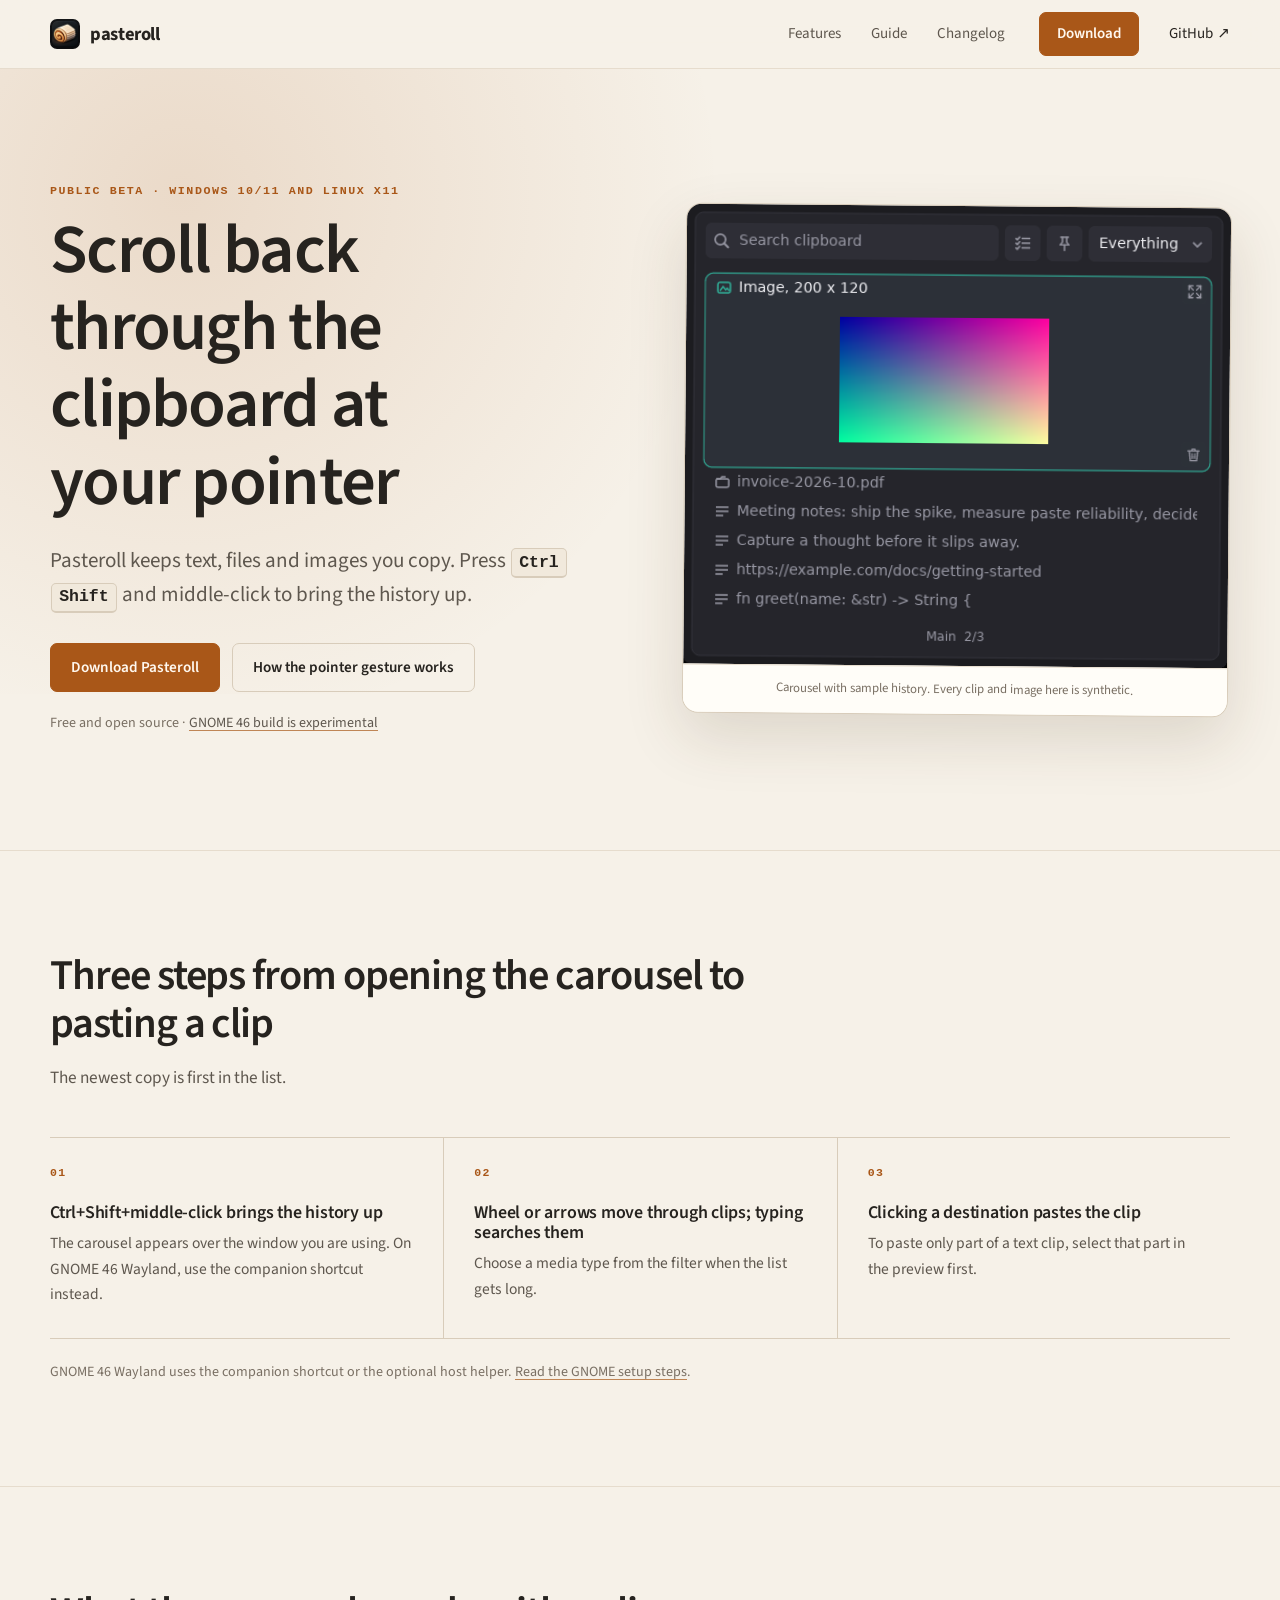
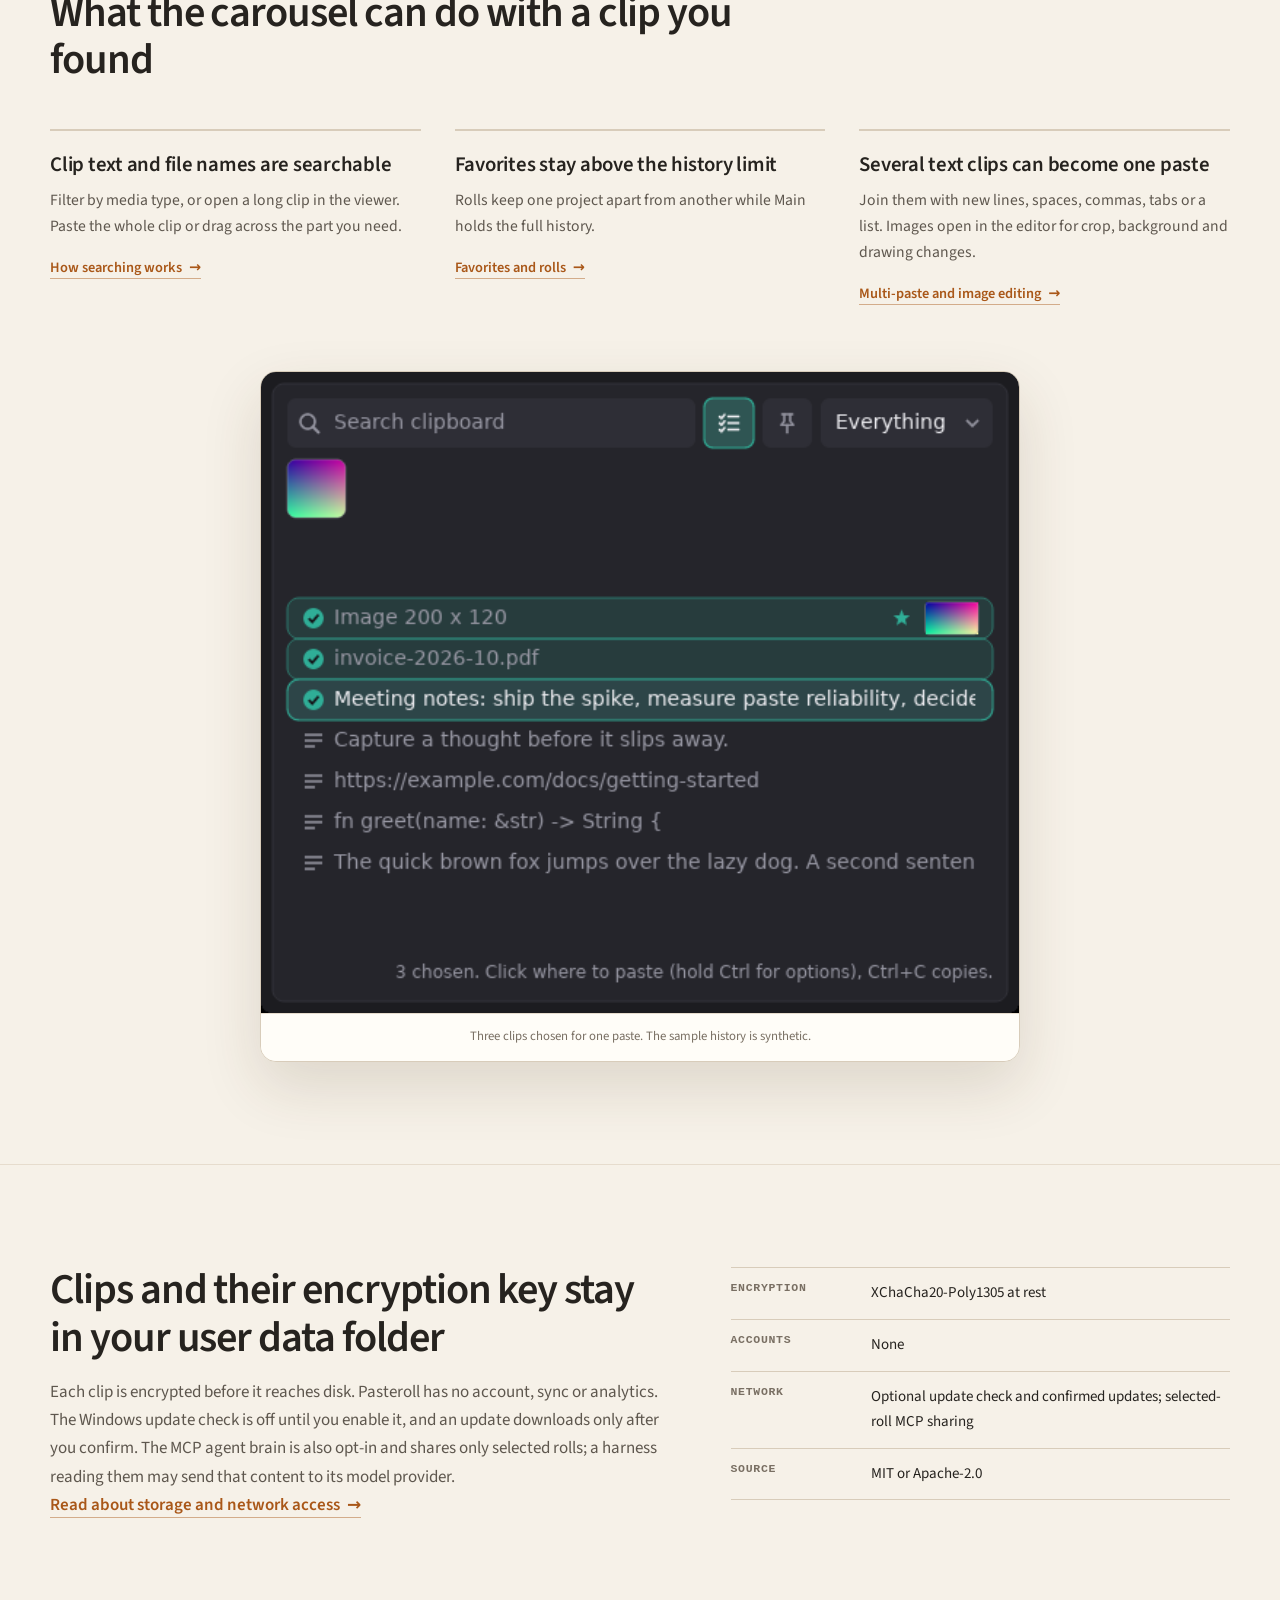
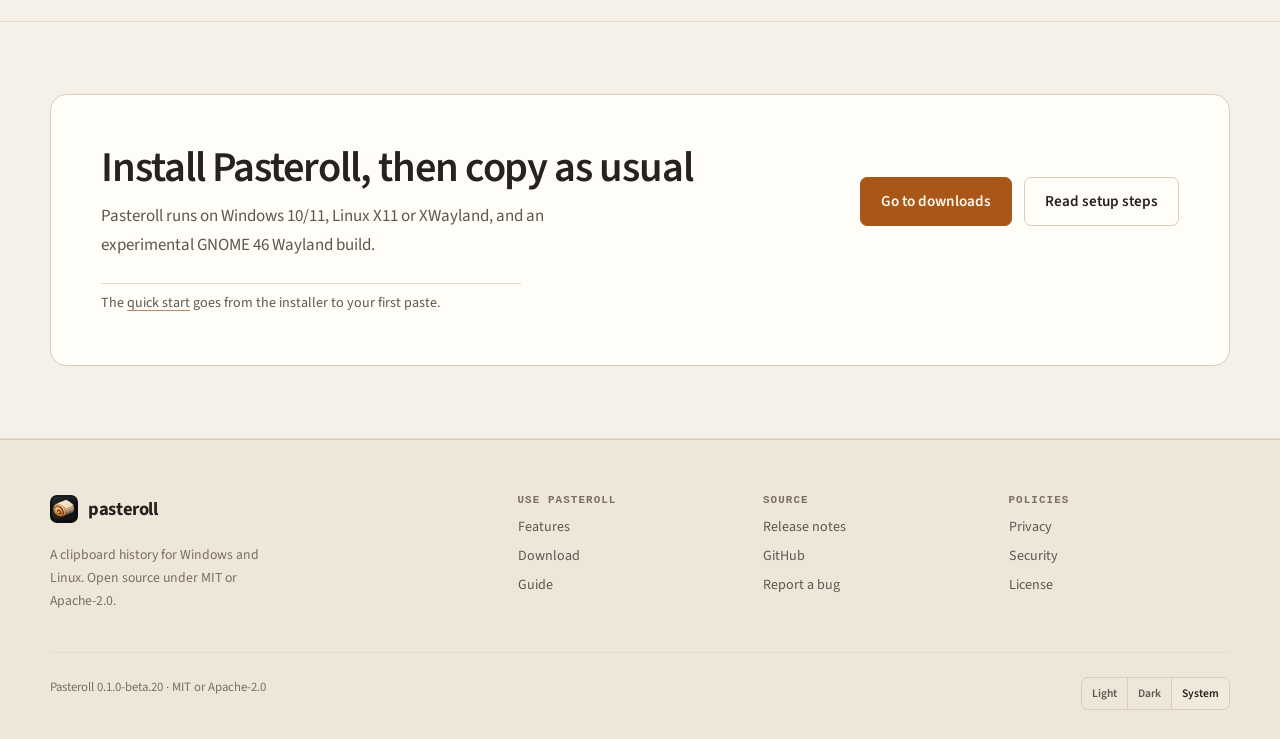
==== commit a1e2a62a: "Tighten image cards and update beta 20 copy" ====
--- a/index.html
+++ b/index.html
@@ -42,13 +42,13 @@
   <div class="shell hero-grid">
     <div class="hero-copy">
       <p class="eyebrow">Public beta · Windows 10/11 and Linux X11</p>
-      <h1>Scroll back through the clipboard at your pointer.</h1>
+      <h1>Scroll back through the clipboard at your pointer</h1>
       <p class="lede">Pasteroll keeps text, files and images you copy. Press <kbd>Ctrl</kbd><kbd>Shift</kbd> and middle-click to bring the history up.</p>
       <div class="actions"><a class="button primary" href="/download/">Download Pasteroll</a><a class="button quiet" href="#how">How the pointer gesture works</a></div>
       <p class="hero-meta">Free and open source · <a href="/download/#gnome">GNOME 46 build is experimental</a></p>
     </div>
     <figure class="app-frame hero-app">
-      <img src="/assets/shots/carousel.png" width="576" height="468" alt="Pasteroll carousel showing an image and a list of copied clips">
+      <img src="/assets/shots/carousel.png" width="520" height="440" alt="Pasteroll carousel showing an image and a list of copied clips">
       <figcaption>Carousel with sample history. Every clip and image here is synthetic.</figcaption>
     </figure>
   </div>
@@ -56,11 +56,11 @@
 
 <section class="section workflow" id="how">
   <div class="shell">
-    <div class="section-head"><h2>Three steps from opening the carousel to pasting a clip.</h2><p>The newest copy is first in the list.</p></div>
+    <div class="section-head"><h2>Three steps from opening the carousel to pasting a clip</h2><p>The newest copy is first in the list.</p></div>
     <ol class="steps">
-      <li><span class="step-num">01</span><h3>Ctrl+Shift+middle-click brings the history up.</h3><p>The carousel appears over the window you are using. On GNOME 46 Wayland, use the companion shortcut instead.</p></li>
-      <li><span class="step-num">02</span><h3>Wheel or arrows move through clips; typing searches them.</h3><p>Choose a media type from the filter when the list gets long.</p></li>
-      <li><span class="step-num">03</span><h3>Clicking a destination pastes the clip.</h3><p>To paste only part of a text clip, select that part in the preview first.</p></li>
+      <li><span class="step-num">01</span><h3>Ctrl+Shift+middle-click brings the history up</h3><p>The carousel appears over the window you are using. On GNOME 46 Wayland, use the companion shortcut instead.</p></li>
+      <li><span class="step-num">02</span><h3>Wheel or arrows move through clips; typing searches them</h3><p>Choose a media type from the filter when the list gets long.</p></li>
+      <li><span class="step-num">03</span><h3>Clicking a destination pastes the clip</h3><p>To paste only part of a text clip, select that part in the preview first.</p></li>
     </ol>
     <p class="note">GNOME 46 Wayland uses the companion shortcut or the optional host helper. <a href="/guide/#gnome">Read the GNOME setup steps</a>.</p>
   </div>
@@ -68,26 +68,26 @@
 
 <section class="section benefits" id="features">
   <div class="shell">
-    <div class="section-head"><h2>What the carousel can do with a clip you found.</h2></div>
+    <div class="section-head"><h2>What the carousel can do with a clip you found</h2></div>
     <div class="benefit-grid">
-      <article class="benefit"><h3>Clip text and file names are searchable.</h3><p>Filter by media type, or open a long clip in the viewer. Paste the whole clip or drag across the part you need.</p><a class="text-link" href="/features/#find">How searching works <span aria-hidden="true">→</span></a></article>
-      <article class="benefit"><h3>Favorites stay above the history limit.</h3><p>Rolls keep one project apart from another while Main holds the full history.</p><a class="text-link" href="/features/#keep">Favorites and rolls <span aria-hidden="true">→</span></a></article>
-      <article class="benefit"><h3>Several text clips can become one paste.</h3><p>Join them with new lines, spaces, commas, tabs or a list. Images open in the editor for crop, background and drawing changes.</p><a class="text-link" href="/features/#compose">Multi-paste and image editing <span aria-hidden="true">→</span></a></article>
+      <article class="benefit"><h3>Clip text and file names are searchable</h3><p>Filter by media type, or open a long clip in the viewer. Paste the whole clip or drag across the part you need.</p><a class="text-link" href="/features/#find">How searching works <span aria-hidden="true">→</span></a></article>
+      <article class="benefit"><h3>Favorites stay above the history limit</h3><p>Rolls keep one project apart from another while Main holds the full history.</p><a class="text-link" href="/features/#keep">Favorites and rolls <span aria-hidden="true">→</span></a></article>
+      <article class="benefit"><h3>Several text clips can become one paste</h3><p>Join them with new lines, spaces, commas, tabs or a list. Images open in the editor for crop, background and drawing changes.</p><a class="text-link" href="/features/#compose">Multi-paste and image editing <span aria-hidden="true">→</span></a></article>
     </div>
-    <figure class="app-frame wide-shot"><img src="/assets/shots/multi-paste.png" width="576" height="468" alt="Pasteroll with three clips chosen for multi-paste"><figcaption>Three clips chosen for one paste. The sample history is synthetic.</figcaption></figure>
+    <figure class="app-frame wide-shot"><img src="/assets/shots/multi-paste.png" width="520" height="440" alt="Pasteroll with three clips chosen for multi-paste"><figcaption>Three clips chosen for one paste. The sample history is synthetic.</figcaption></figure>
   </div>
 </section>
 
 <section class="section trust-summary" id="privacy">
   <div class="shell trust-grid">
-    <div><h2>Clips and their encryption key stay in your user data folder.</h2><p>Each clip is encrypted before it reaches disk. Pasteroll has no account, sync or analytics. The Windows update check is off until you enable it, and an update downloads only after you confirm. The MCP agent brain is also opt-in and shares only selected rolls; a harness reading them may send that content to its model provider.</p><a class="text-link" href="/privacy/">Read about storage and network access <span aria-hidden="true">→</span></a></div>
+    <div><h2>Clips and their encryption key stay in your user data folder</h2><p>Each clip is encrypted before it reaches disk. Pasteroll has no account, sync or analytics. The Windows update check is off until you enable it, and an update downloads only after you confirm. The MCP agent brain is also opt-in and shares only selected rolls; a harness reading them may send that content to its model provider.</p><a class="text-link" href="/privacy/">Read about storage and network access <span aria-hidden="true">→</span></a></div>
     <dl class="fact-list"><div><dt>Encryption</dt><dd>XChaCha20-Poly1305 at rest</dd></div><div><dt>Accounts</dt><dd>None</dd></div><div><dt>Network</dt><dd>Optional update check and confirmed updates; selected-roll MCP sharing</dd></div><div><dt>Source</dt><dd>MIT or Apache-2.0</dd></div></dl>
   </div>
 </section>
 
 <section class="section final-cta" id="download">
   <div class="shell cta-panel">
-    <div><h2>Install Pasteroll, then copy as usual.</h2><p>Pasteroll runs on Windows 10/11, Linux X11 or XWayland, and an experimental GNOME 46 Wayland build.</p></div>
+    <div><h2>Install Pasteroll, then copy as usual</h2><p>Pasteroll runs on Windows 10/11, Linux X11 or XWayland, and an experimental GNOME 46 Wayland build.</p></div>
     <div class="cta-actions"><a class="button primary" href="/download/">Go to downloads</a><a class="button quiet" href="/guide/">Read setup steps</a></div>
     <p class="fine" id="faq">The <a href="/guide/#getting-started">quick start</a> goes from the installer to your first paste.</p>
   </div>
@@ -105,7 +105,7 @@
       <div><h2>Policies</h2><a href="/privacy/">Privacy</a><a href="https://github.com/qpd-v/pasteroll/blob/main/SECURITY.md" rel="noopener">Security</a><a href="https://github.com/qpd-v/pasteroll/blob/main/LICENSE-MIT" rel="noopener">License</a></div>
     </div>
     <div class="footer-bottom">
-      <p>Pasteroll 0.1.0-beta.19 · MIT or Apache-2.0</p>
+      <p>Pasteroll 0.1.0-beta.20 · MIT or Apache-2.0</p>
       <div class="theme-control" role="group" aria-label="Colour theme">
         <button type="button" data-theme-choice="light" aria-pressed="false">Light</button>
         <button type="button" data-theme-choice="dark" aria-pressed="false">Dark</button>
--- a/styles.css
+++ b/styles.css
@@ -67,11 +67,11 @@
 .hero-copy .actions{margin-top:30px}
 .hero-meta{margin-top:20px;color:var(--faint);font-size:.88rem}
 .hero-meta a{color:var(--muted)}
-.app-frame{margin:0;padding:9px;border:1px solid var(--line);border-radius:16px;background:var(--surface);box-shadow:var(--shadow)}
-.app-frame img{width:100%;border-radius:10px;background:var(--bg-deep)}
-.app-frame figcaption{margin:10px 6px 2px;color:var(--faint);font-size:.76rem;line-height:1.45}
+.app-frame{display:flex;flex-direction:column;margin:0;padding:0;border:1px solid var(--line);border-radius:16px;background:var(--surface);box-shadow:var(--shadow);overflow:hidden}
+.app-frame img{display:block;width:100%;height:auto;margin-inline:auto;border-radius:0;background:var(--bg-deep)}
+.app-frame figcaption{margin:0;padding:13px 16px 15px;border-top:1px solid var(--line-soft);background:var(--surface);color:var(--faint);font-size:.8rem;line-height:1.45;text-align:center}
 .hero-app{transform:rotate(.5deg)}
-.hero-app img{aspect-ratio:576/468;object-fit:cover}
+.hero-app img{aspect-ratio:520/440;object-fit:cover}
 .wide-shot{max-width:760px;margin:64px auto 0}
 .section{padding-block:clamp(64px,8vw,104px);border-bottom:1px solid var(--line-soft)}
 .section-head{max-width:720px;margin-bottom:44px}
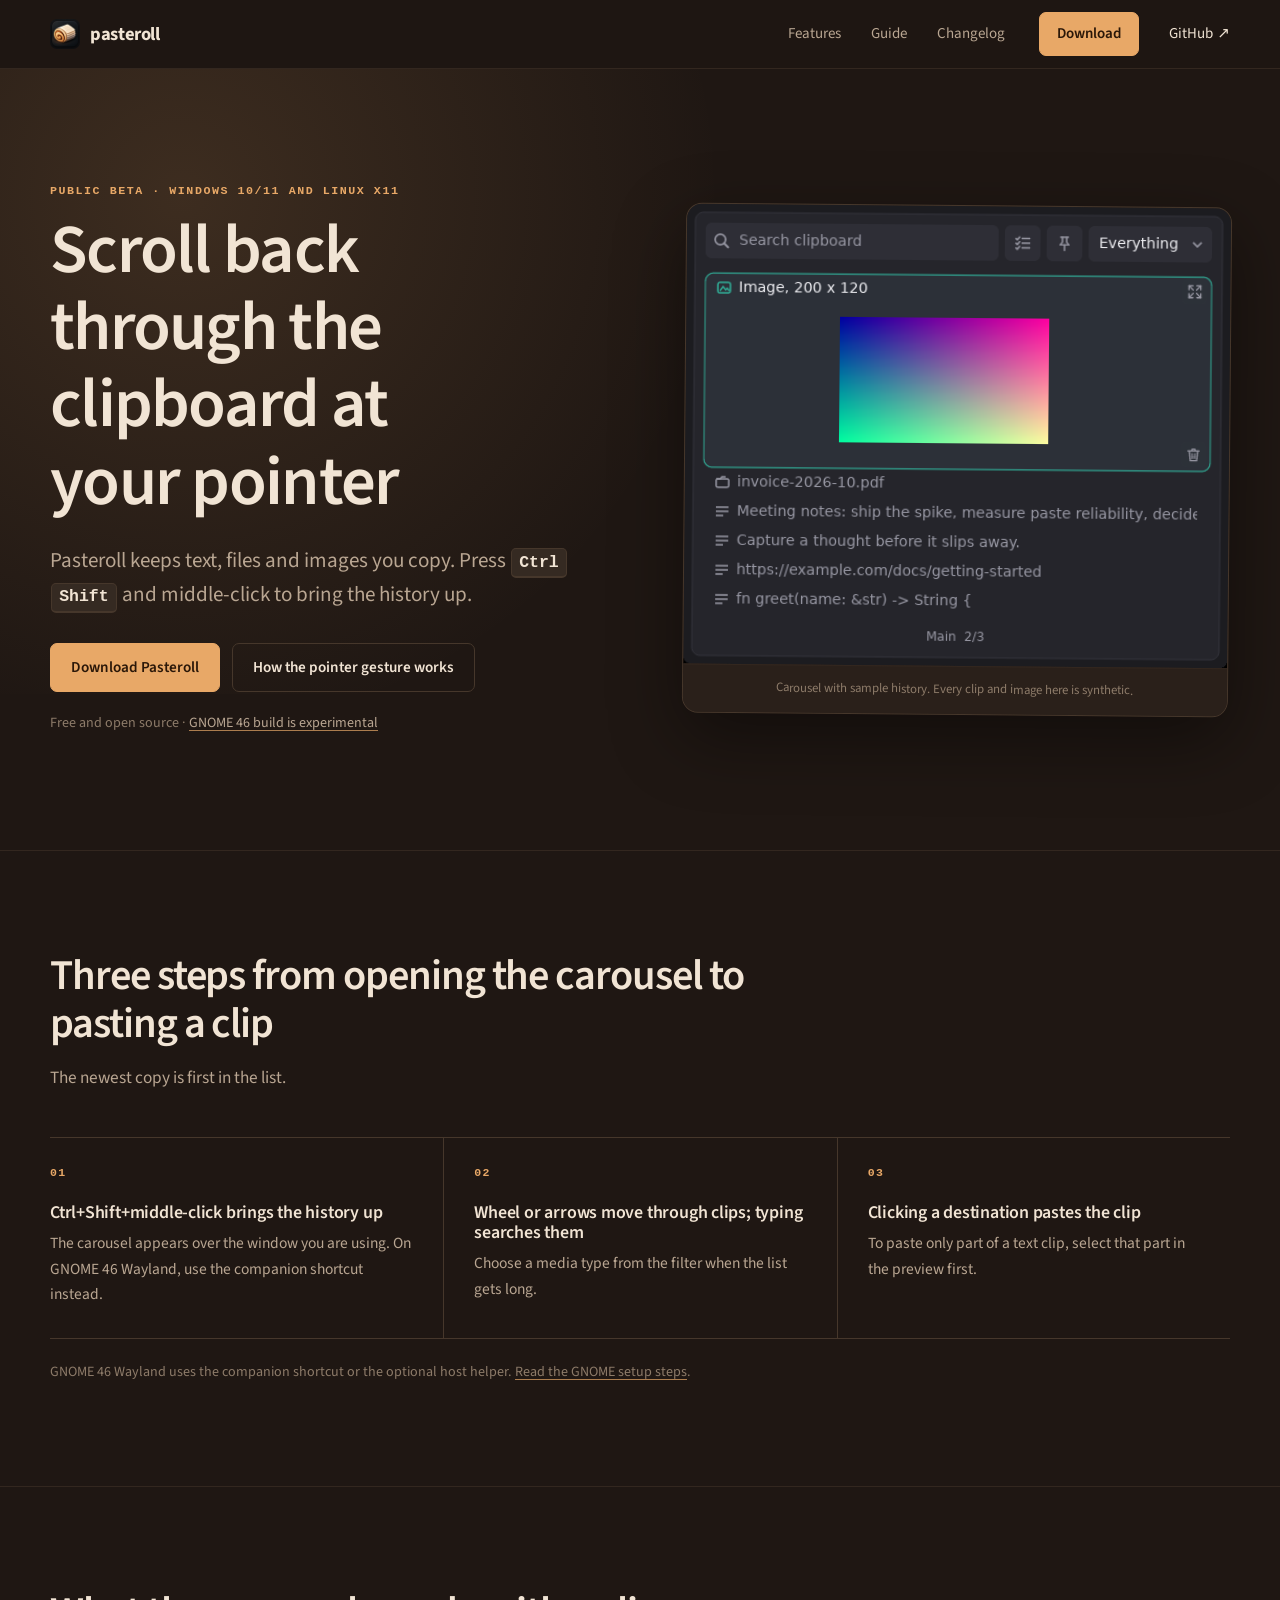
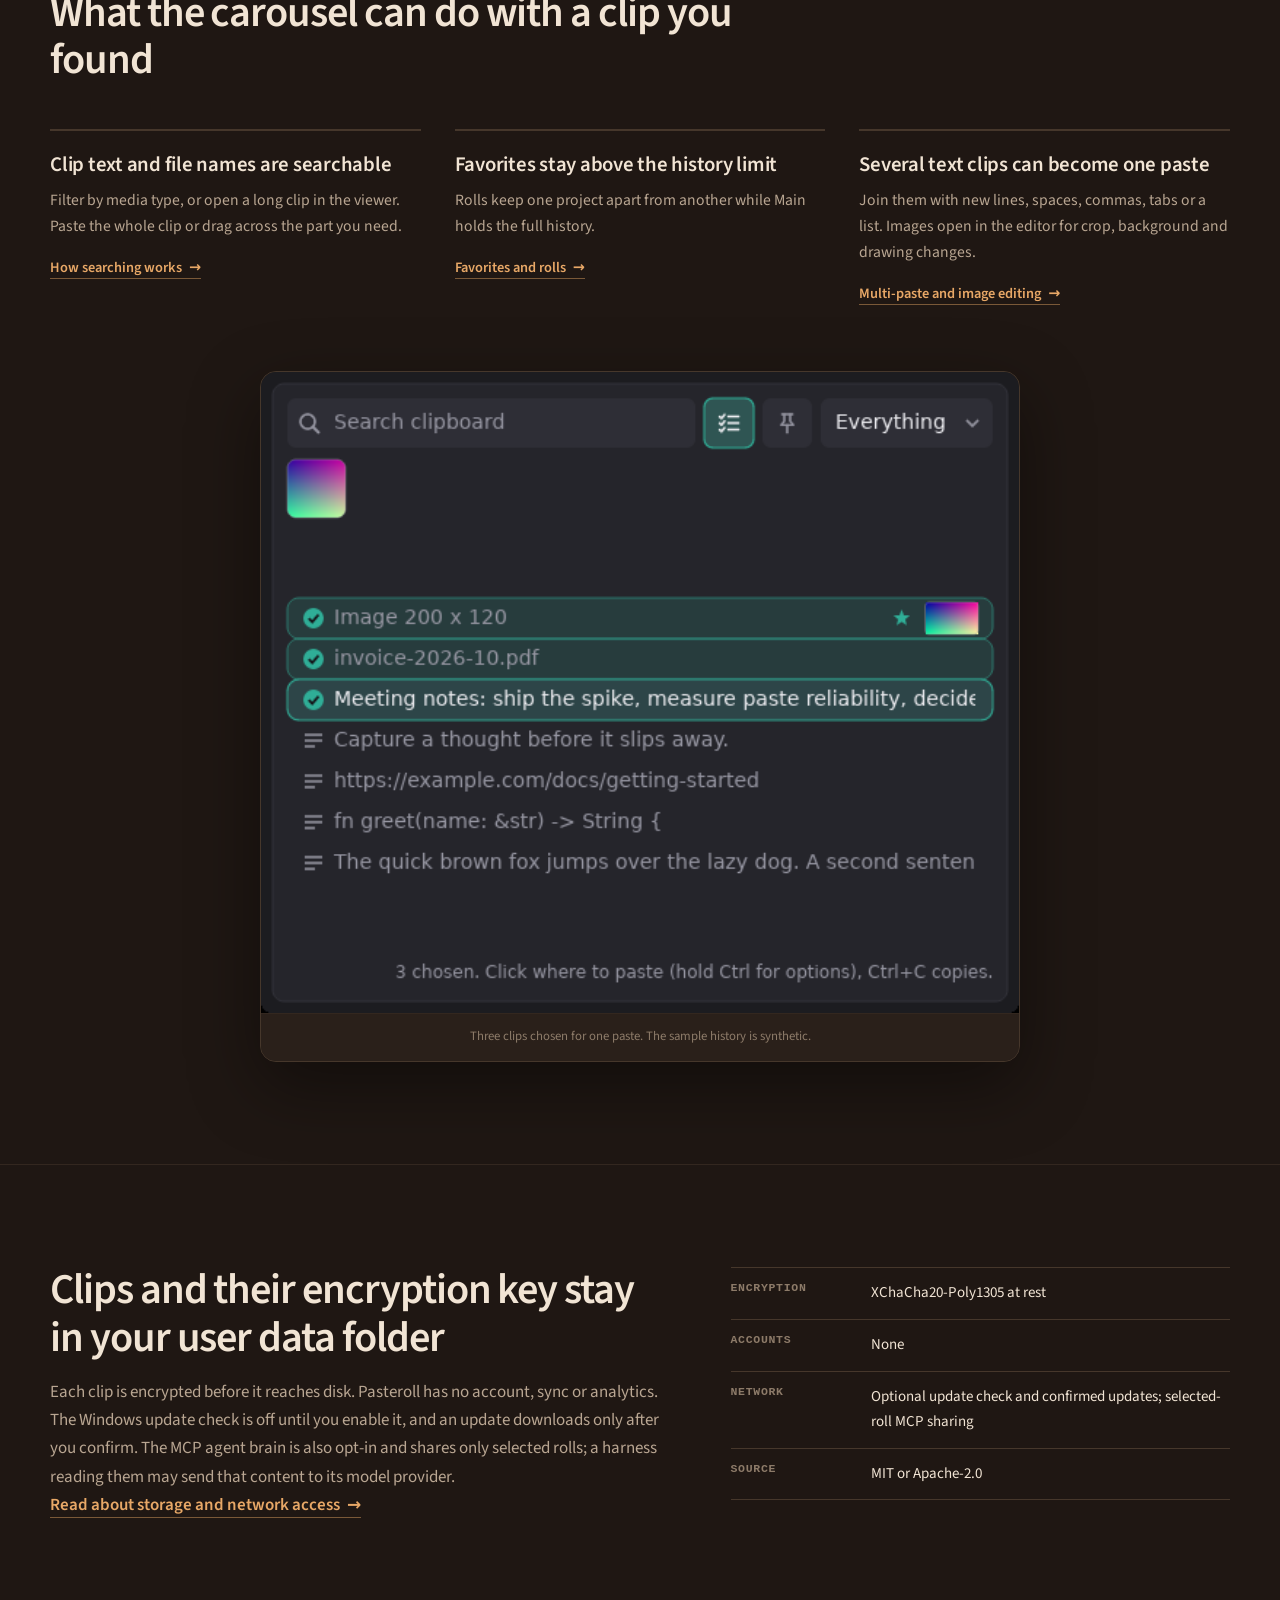
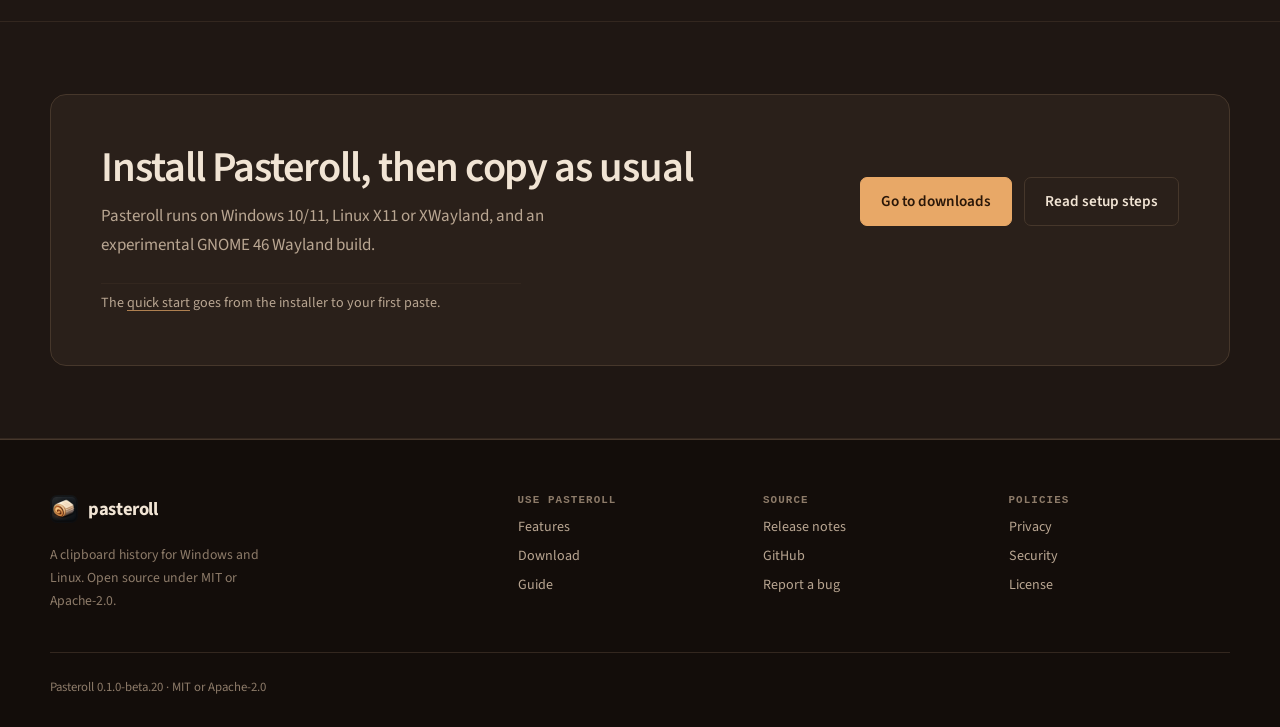
==== commit 7255fc5e: "Restore coffee palette and top-align feature copy" ====
--- a/index.html
+++ b/index.html
@@ -6,7 +6,7 @@
 <title>Pasteroll: an earlier copy at the pointer</title>
 <meta name="description" content="Pasteroll keeps a searchable history of text, files and images for Windows and Linux X11. Press Ctrl, Shift and middle-click to open an earlier copy at the pointer. An experimental GNOME 46 Wayland build is available.">
 
-<meta name="theme-color" content="#191816">
+<meta name="theme-color" content="#1f1713">
 <link rel="canonical" href="https://pasteroll.com/">
 <link rel="icon" type="image/png" sizes="32x32" href="/assets/favicon-32.png">
 <link rel="icon" type="image/png" sizes="64x64" href="/assets/favicon-64.png">
@@ -19,7 +19,6 @@
 <meta property="og:image" content="https://pasteroll.com/assets/og.png">
 <meta name="twitter:card" content="summary_large_image">
 <link rel="stylesheet" href="/styles.css">
-<script src="/theme-init.js"></script>
 </head>
 <body>
 <a class="skip" href="#main">Skip to content</a>
@@ -106,11 +105,6 @@
     </div>
     <div class="footer-bottom">
       <p>Pasteroll 0.1.0-beta.20 · MIT or Apache-2.0</p>
-      <div class="theme-control" role="group" aria-label="Colour theme">
-        <button type="button" data-theme-choice="light" aria-pressed="false">Light</button>
-        <button type="button" data-theme-choice="dark" aria-pressed="false">Dark</button>
-        <button type="button" data-theme-choice="system" aria-pressed="true">System</button>
-      </div>
     </div>
   </div>
 </footer>
--- a/styles.css
+++ b/styles.css
@@ -1,8 +1,7 @@
 @font-face{font-family:"Source Sans 3";src:url("/assets/fonts/source-sans-3-400.woff2") format("woff2");font-weight:400;font-style:normal;font-display:swap}
 @font-face{font-family:"Source Sans 3";src:url("/assets/fonts/source-sans-3-600.woff2") format("woff2");font-weight:600;font-style:normal;font-display:swap}
 @font-face{font-family:"Source Sans 3";src:url("/assets/fonts/source-sans-3-700.woff2") format("woff2");font-weight:700;font-style:normal;font-display:swap}
-:root{color-scheme:dark;--bg:#191816;--bg-deep:#131210;--surface:#23211d;--surface-2:#2c2924;--line:#3b362e;--line-soft:#2c2822;--text:#f4eee5;--muted:#c4b9ab;--faint:#998d7e;--accent:#e8a867;--accent-strong:#f2bd85;--accent-ink:#24180c;--teal:#62c9b6;--shadow:0 24px 70px rgba(0,0,0,.42);--shell:1180px;--sans:"Source Sans 3","Segoe UI Variable Text","Segoe UI",system-ui,sans-serif;--mono:"Cascadia Code","SFMono-Regular",Consolas,monospace}
-:root[data-theme="light"]{color-scheme:light;--bg:#f6f1e8;--bg-deep:#eee6d9;--surface:#fffdf8;--surface-2:#f1e9dc;--line:#d8ccba;--line-soft:#e6dccd;--text:#26231f;--muted:#5e574e;--faint:#796f63;--accent:#a95718;--accent-strong:#8e4612;--accent-ink:#fff8ef;--teal:#177c6b;--shadow:0 24px 60px rgba(70,48,20,.14)}
+:root{color-scheme:dark;--bg:#1f1713;--bg-deep:#130d0a;--surface:#2a201a;--surface-2:#352a22;--line:#46372b;--line-soft:#33271f;--text:#f1e4d4;--muted:#b9a692;--faint:#8d7b69;--accent:#e8a867;--accent-strong:#f2bd85;--accent-ink:#2a1708;--teal:#e8a867;--shadow:0 24px 70px rgba(0,0,0,.42);--shell:1180px;--sans:"Source Sans 3","Segoe UI Variable Text","Segoe UI",system-ui,sans-serif;--mono:"Cascadia Code","SFMono-Regular",Consolas,monospace}
 *,*::before,*::after{box-sizing:border-box}
 html{scroll-behavior:smooth;scroll-padding-top:96px;-webkit-text-size-adjust:100%}
 body{margin:0;background:var(--bg);color:var(--text);font:17px/1.65 var(--sans);-webkit-font-smoothing:antialiased;text-rendering:optimizeLegibility}
@@ -109,7 +108,7 @@
 .page-index a:hover{border-color:var(--accent);color:var(--text)}
 .page-index + .section{padding-top:60px}
 .feature-section.alt{background:color-mix(in srgb,var(--surface) 42%,var(--bg))}
-.feature-row{display:grid;grid-template-columns:minmax(0,.9fr) minmax(0,1.1fr);gap:clamp(36px,6vw,80px);align-items:center}
+.feature-row{display:grid;grid-template-columns:minmax(0,.9fr) minmax(0,1.1fr);gap:clamp(36px,6vw,80px);align-items:start}
 .feature-copy h2{margin-bottom:18px;max-width:15ch}
 .feature-copy>p:not(.eyebrow){color:var(--muted)}
 .feature-copy .text-link{margin-top:24px}
@@ -213,10 +212,6 @@
 .footer-links a{display:block;margin:6px 0;color:var(--muted);font-size:.88rem;text-decoration:none}
 .footer-links a:hover{color:var(--accent)}
 .footer-bottom{grid-column:1/-1;display:flex;flex-wrap:wrap;justify-content:space-between;gap:18px;padding-top:24px;border-top:1px solid var(--line-soft);color:var(--faint);font-size:.8rem}
-.theme-control{display:inline-flex;border:1px solid var(--line);border-radius:7px;overflow:hidden}
-.theme-control button{padding:7px 10px;border:0;border-left:1px solid var(--line);background:transparent;color:var(--muted);font:600 .72rem var(--sans);cursor:pointer}
-.theme-control button:first-child{border-left:0}
-.theme-control button[aria-pressed="true"]{background:var(--surface-2);color:var(--text)}
 .lost{min-height:65vh;display:grid;place-content:center;justify-items:start;gap:14px;max-width:620px;padding-block:80px}
 .lost .lede{margin:0 0 14px}
 .lost .eyebrow{margin:0}
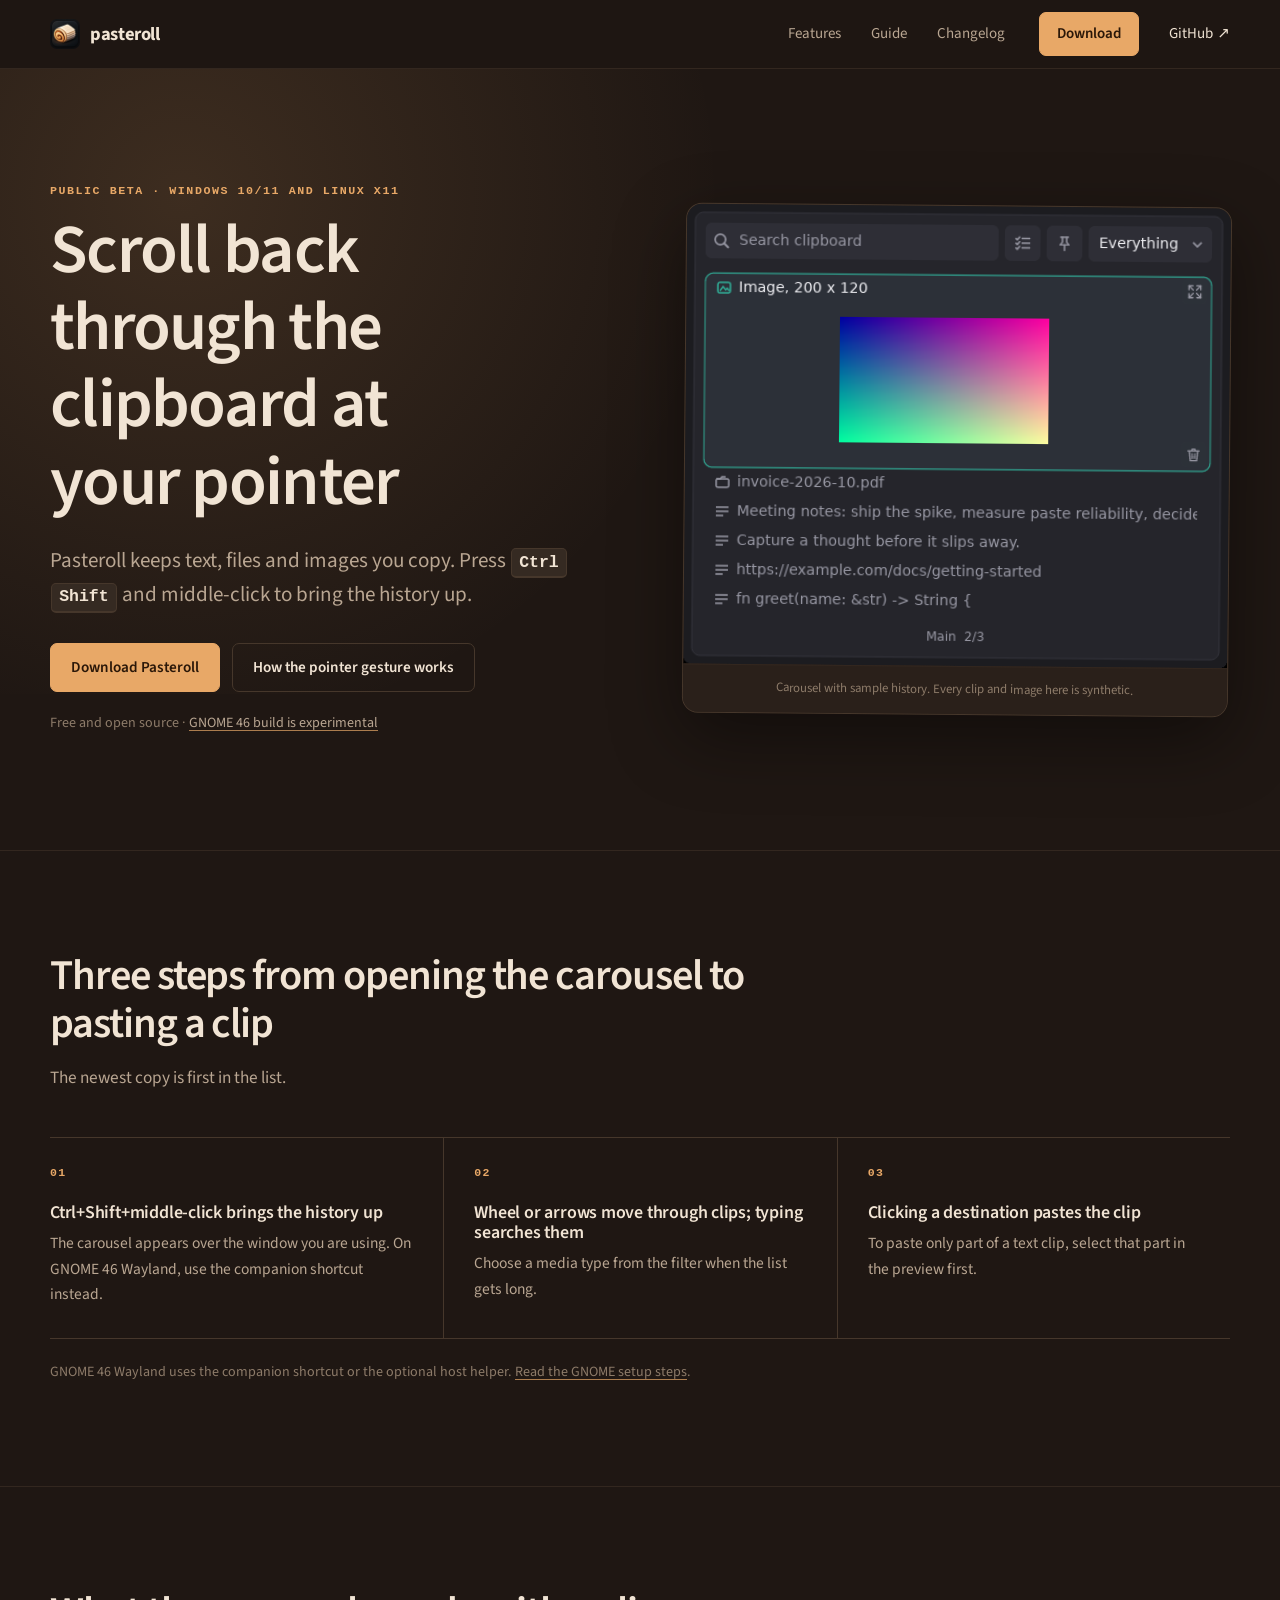
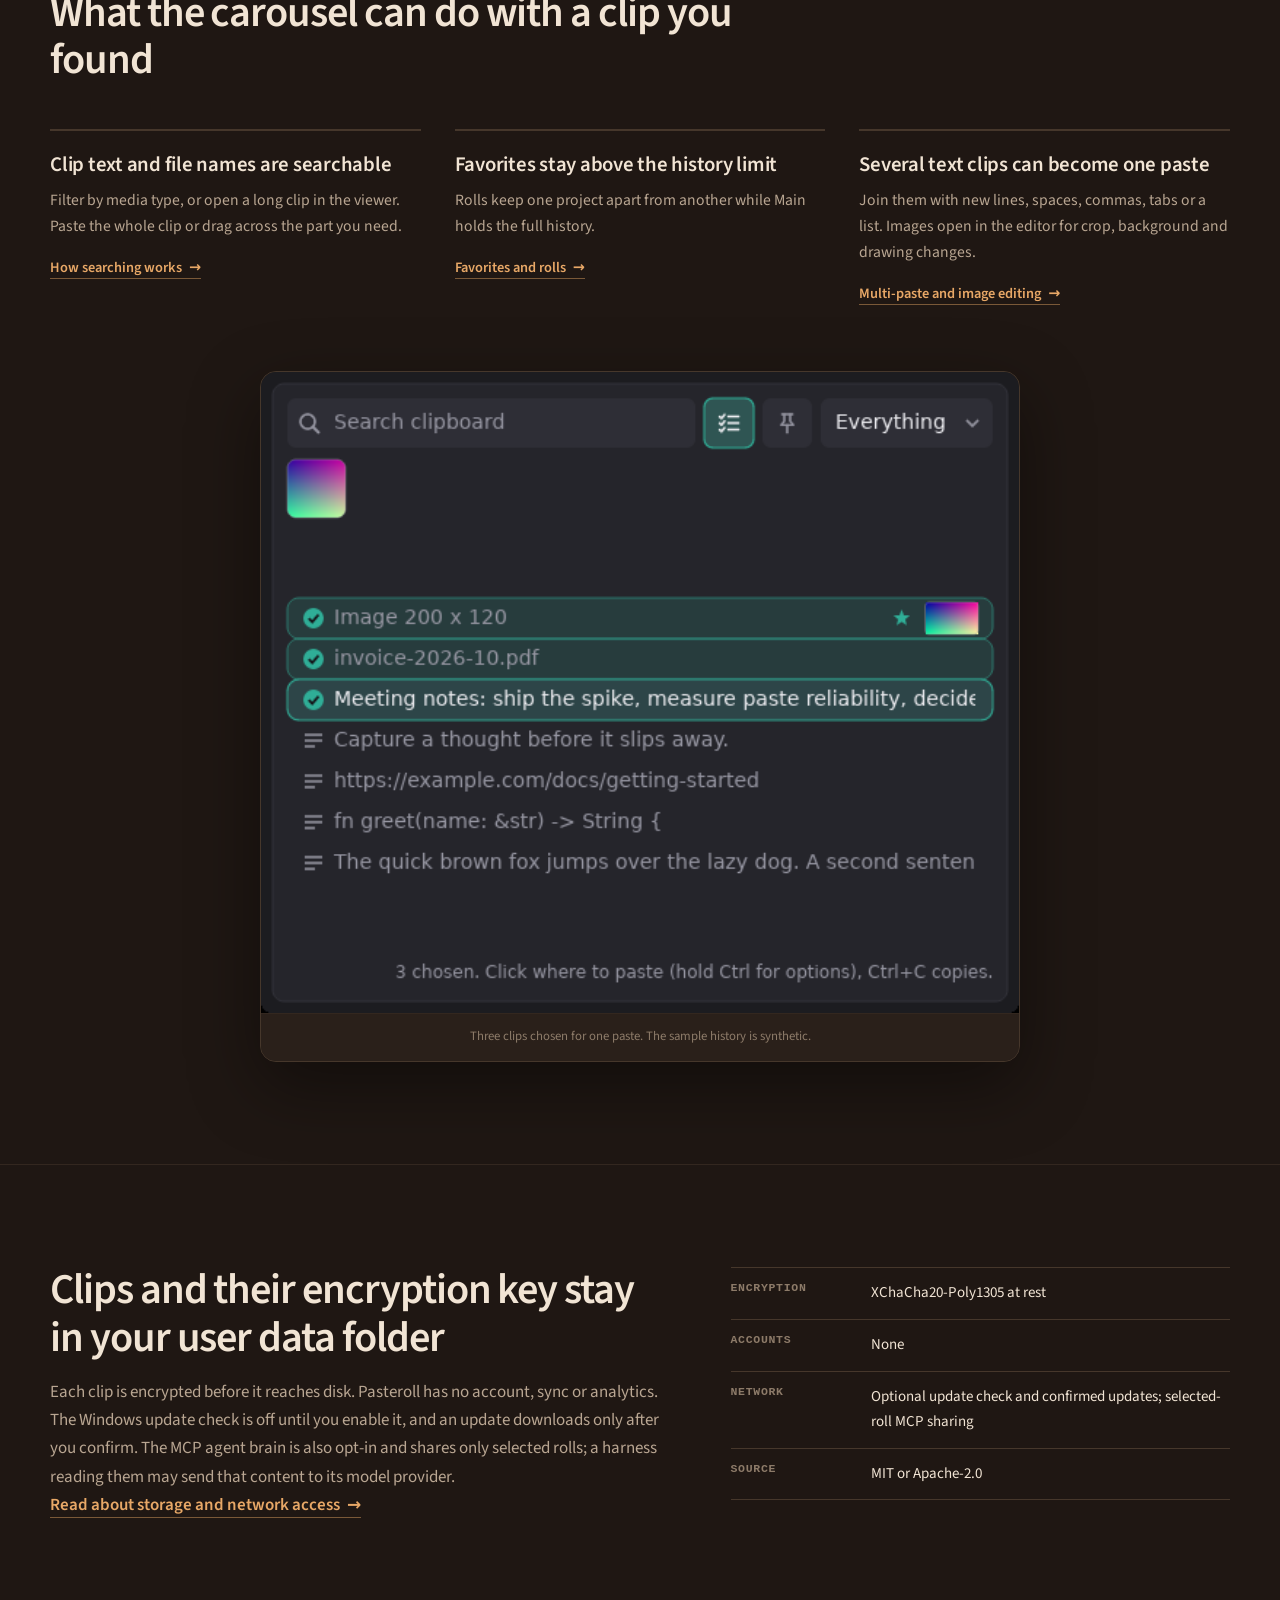
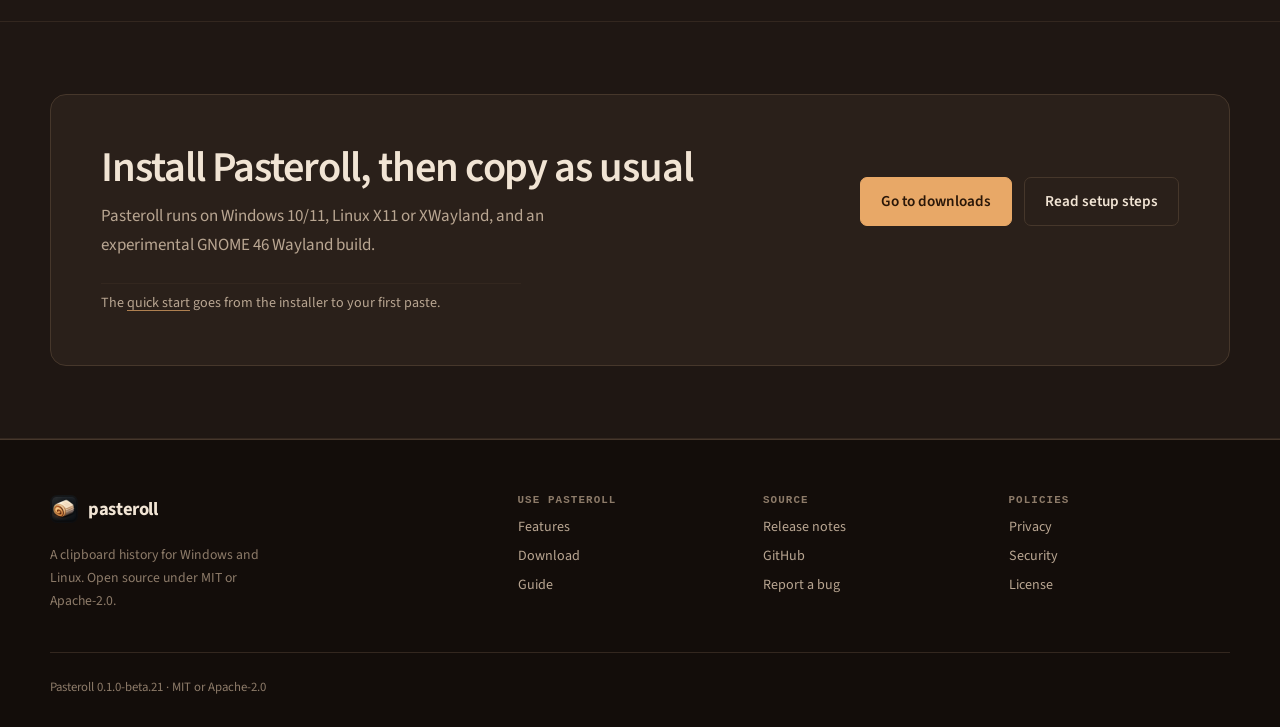
==== commit 8bce4e37: "Prepare beta 21 downloads and release notes" ====
--- a/index.html
+++ b/index.html
@@ -104,7 +104,7 @@
       <div><h2>Policies</h2><a href="/privacy/">Privacy</a><a href="https://github.com/qpd-v/pasteroll/blob/main/SECURITY.md" rel="noopener">Security</a><a href="https://github.com/qpd-v/pasteroll/blob/main/LICENSE-MIT" rel="noopener">License</a></div>
     </div>
     <div class="footer-bottom">
-      <p>Pasteroll 0.1.0-beta.20 · MIT or Apache-2.0</p>
+      <p>Pasteroll 0.1.0-beta.21 · MIT or Apache-2.0</p>
     </div>
   </div>
 </footer>
--- a/styles.css
+++ b/styles.css
@@ -51,7 +51,7 @@
 .menu-icon{position:relative}
 .menu-icon::before{position:absolute;top:-5px}
 .menu-icon::after{position:absolute;top:5px}
-.no-js .menu-button,.no-js .theme-control{display:none}
+.no-js .menu-button{display:none}
 .button{display:inline-flex;align-items:center;justify-content:center;min-height:46px;padding:11px 20px;border:1px solid var(--line);border-radius:7px;background:var(--surface);color:var(--text);font-weight:600;font-size:.95rem;text-decoration:none;transition:background .15s,border-color .15s,transform .15s}
 .button:hover{border-color:var(--accent);color:var(--text);transform:translateY(-1px)}
 .button.primary{background:var(--accent);border-color:var(--accent);color:var(--accent-ink)}
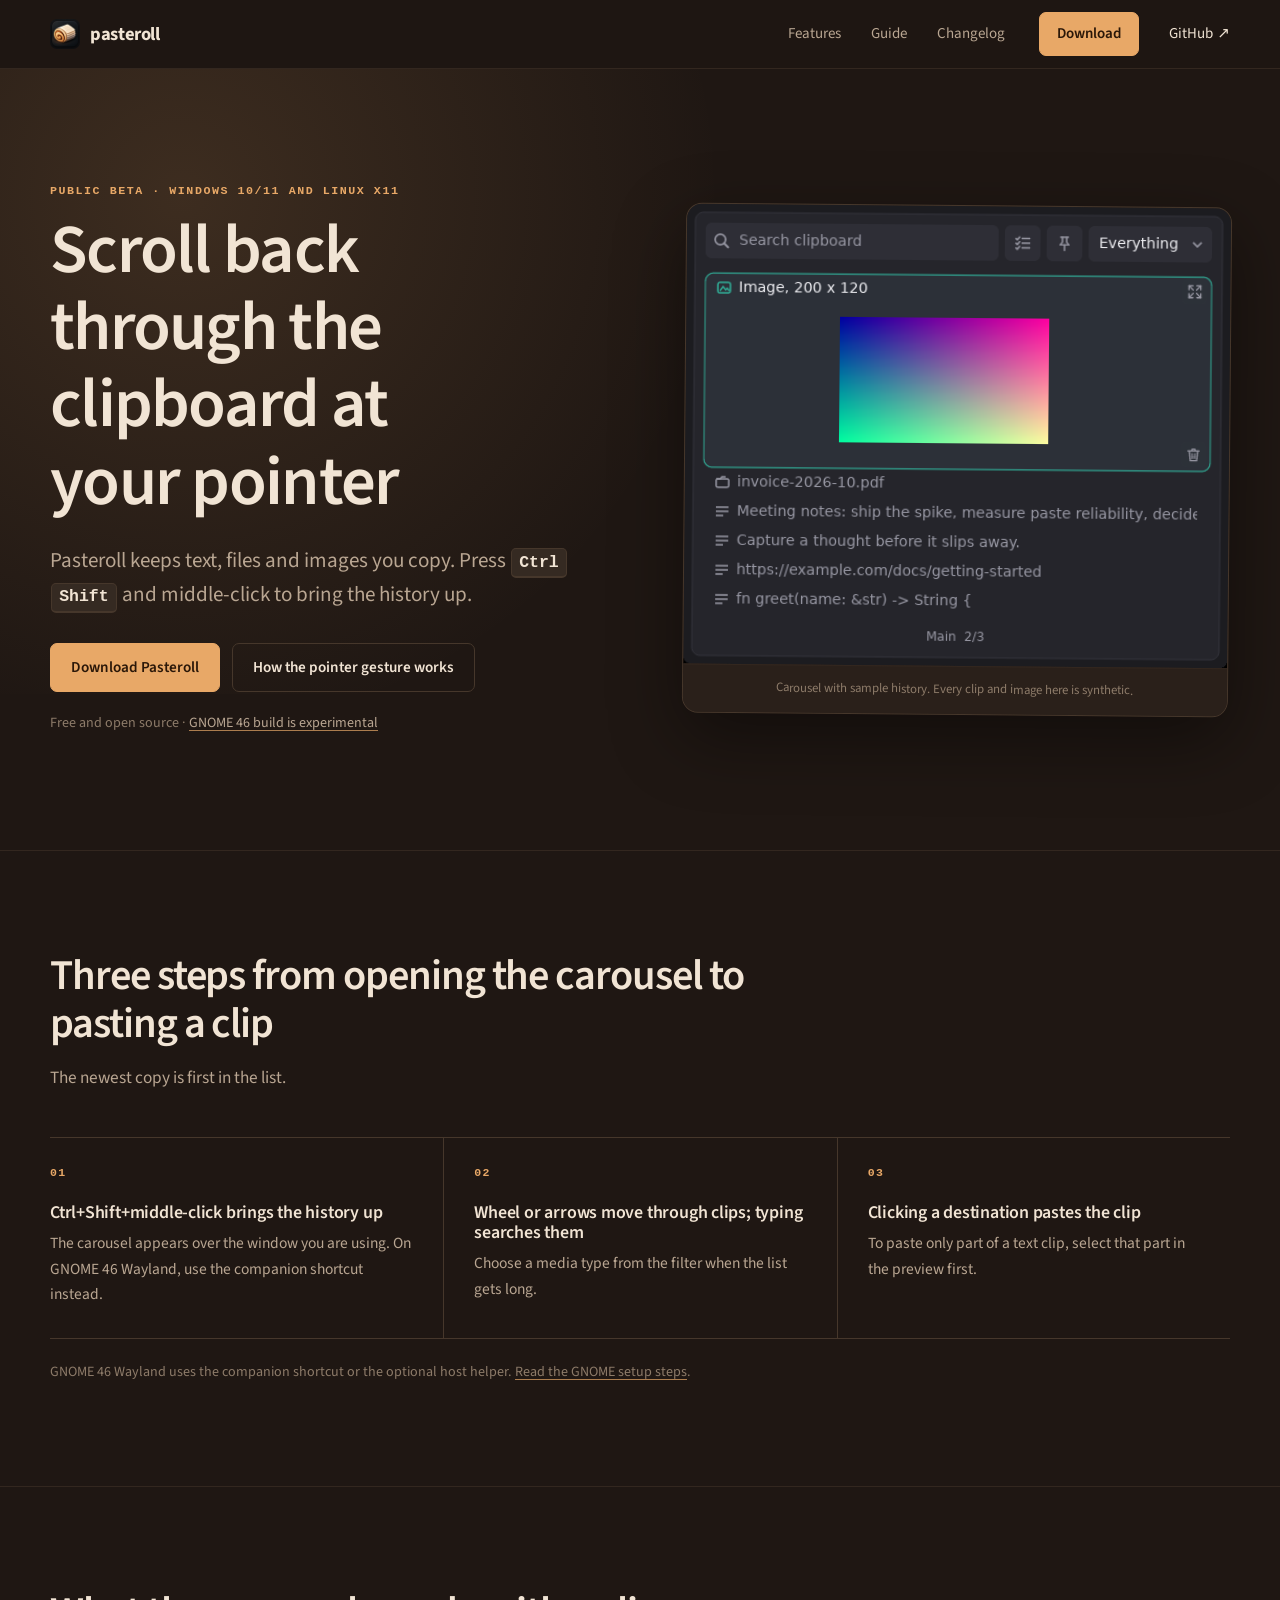
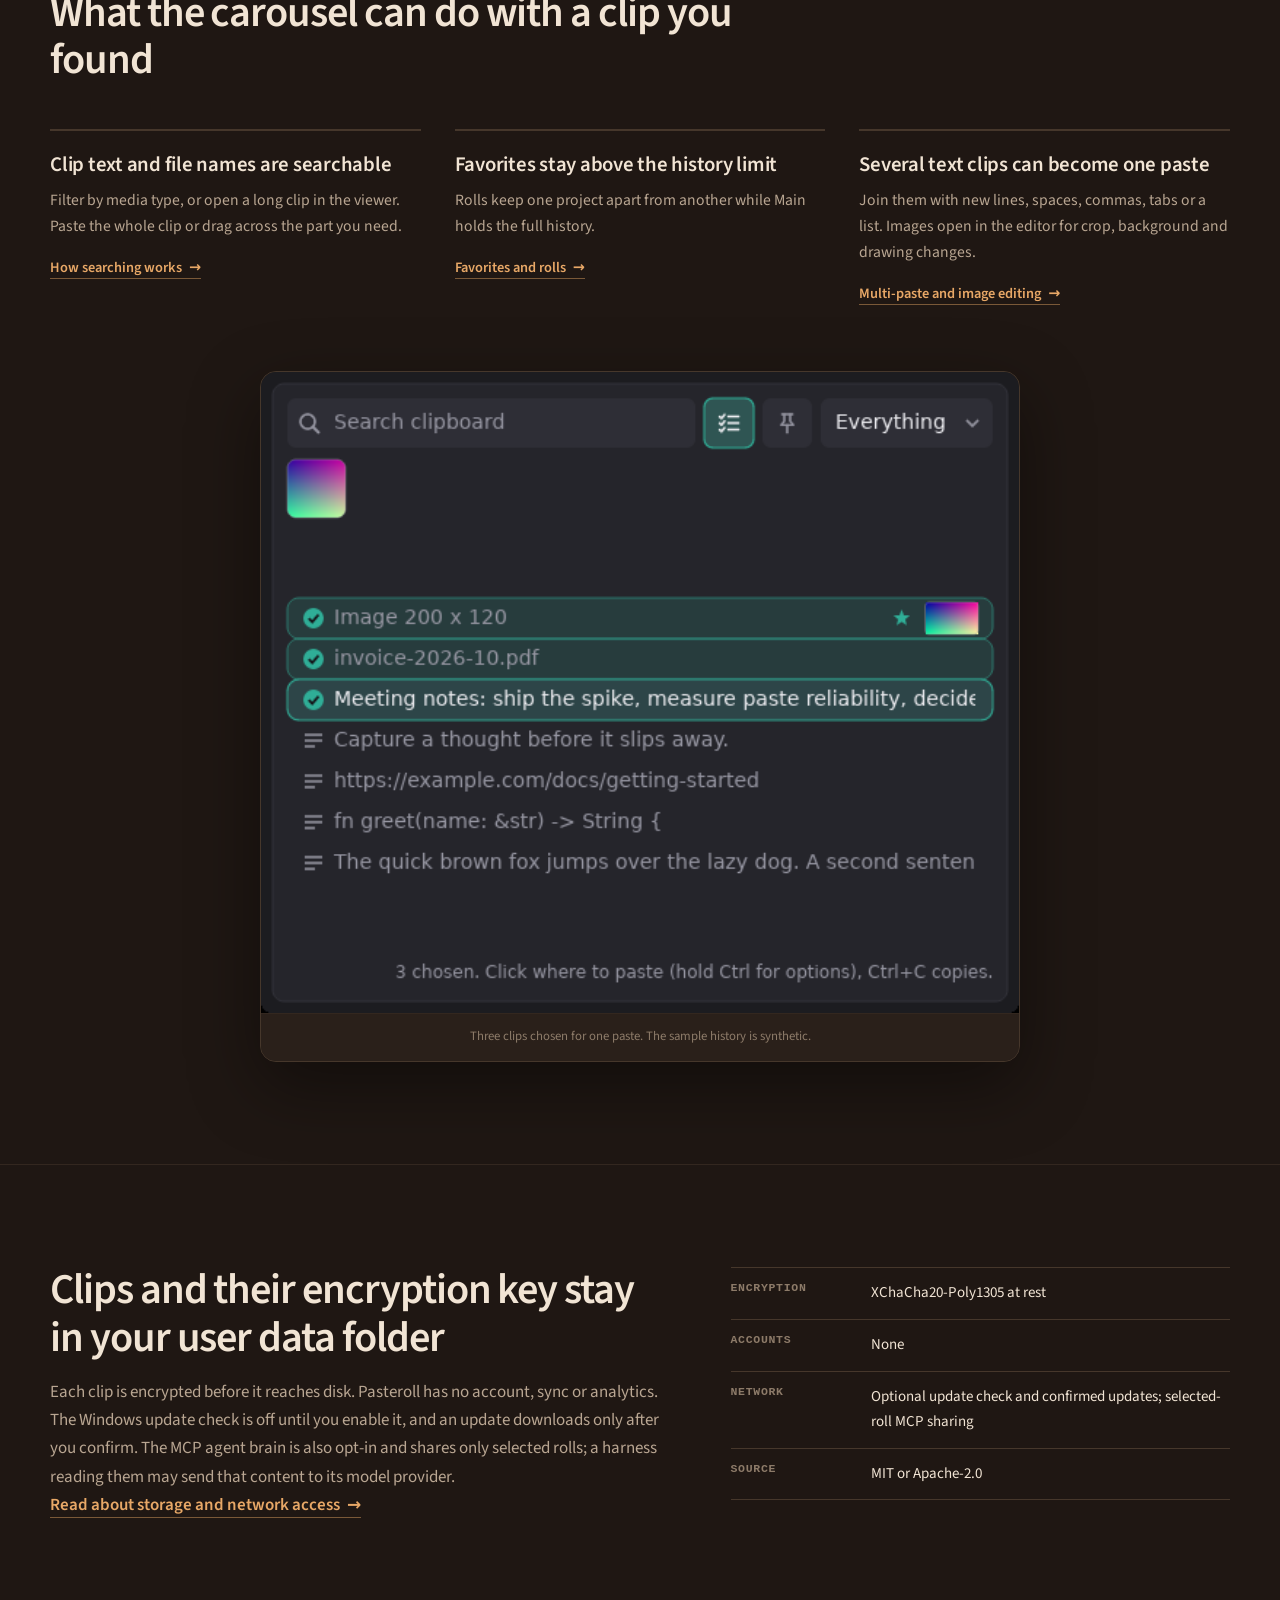
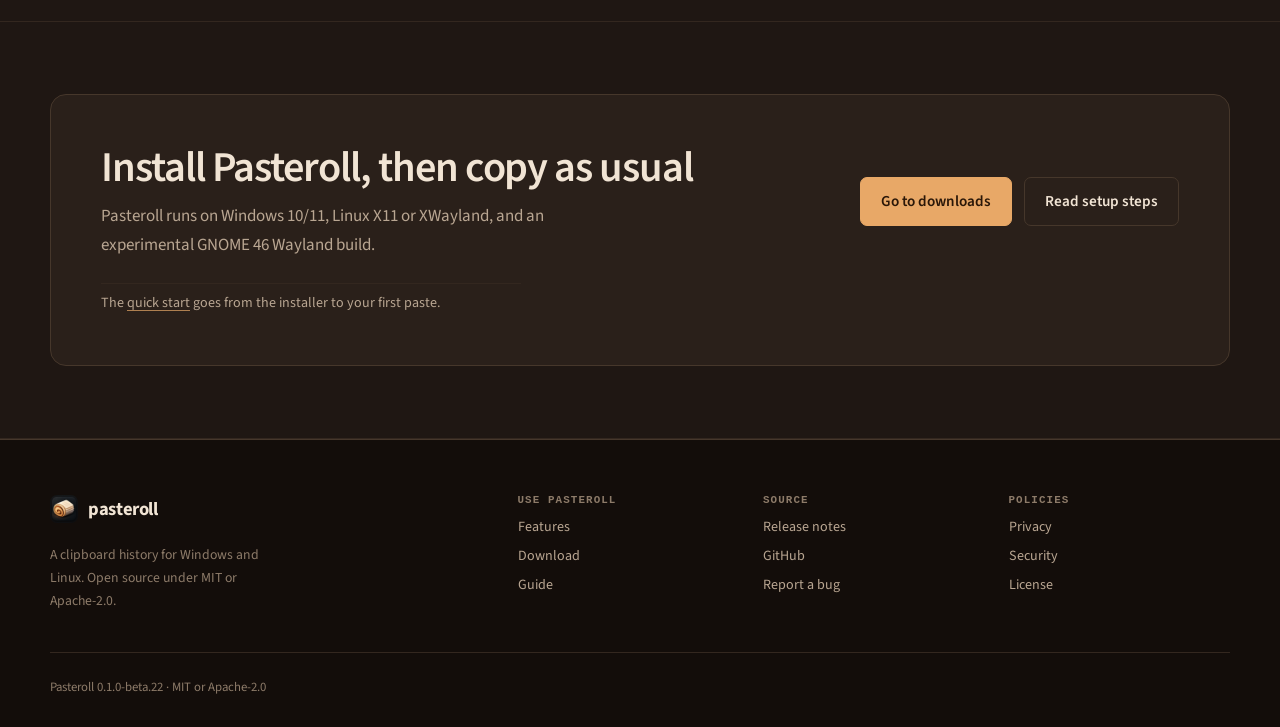
==== commit 650585e6: "Publish beta 22 downloads and image feature guide" ====
--- a/index.html
+++ b/index.html
@@ -104,7 +104,7 @@
       <div><h2>Policies</h2><a href="/privacy/">Privacy</a><a href="https://github.com/qpd-v/pasteroll/blob/main/SECURITY.md" rel="noopener">Security</a><a href="https://github.com/qpd-v/pasteroll/blob/main/LICENSE-MIT" rel="noopener">License</a></div>
     </div>
     <div class="footer-bottom">
-      <p>Pasteroll 0.1.0-beta.21 · MIT or Apache-2.0</p>
+      <p>Pasteroll 0.1.0-beta.22 · MIT or Apache-2.0</p>
     </div>
   </div>
 </footer>
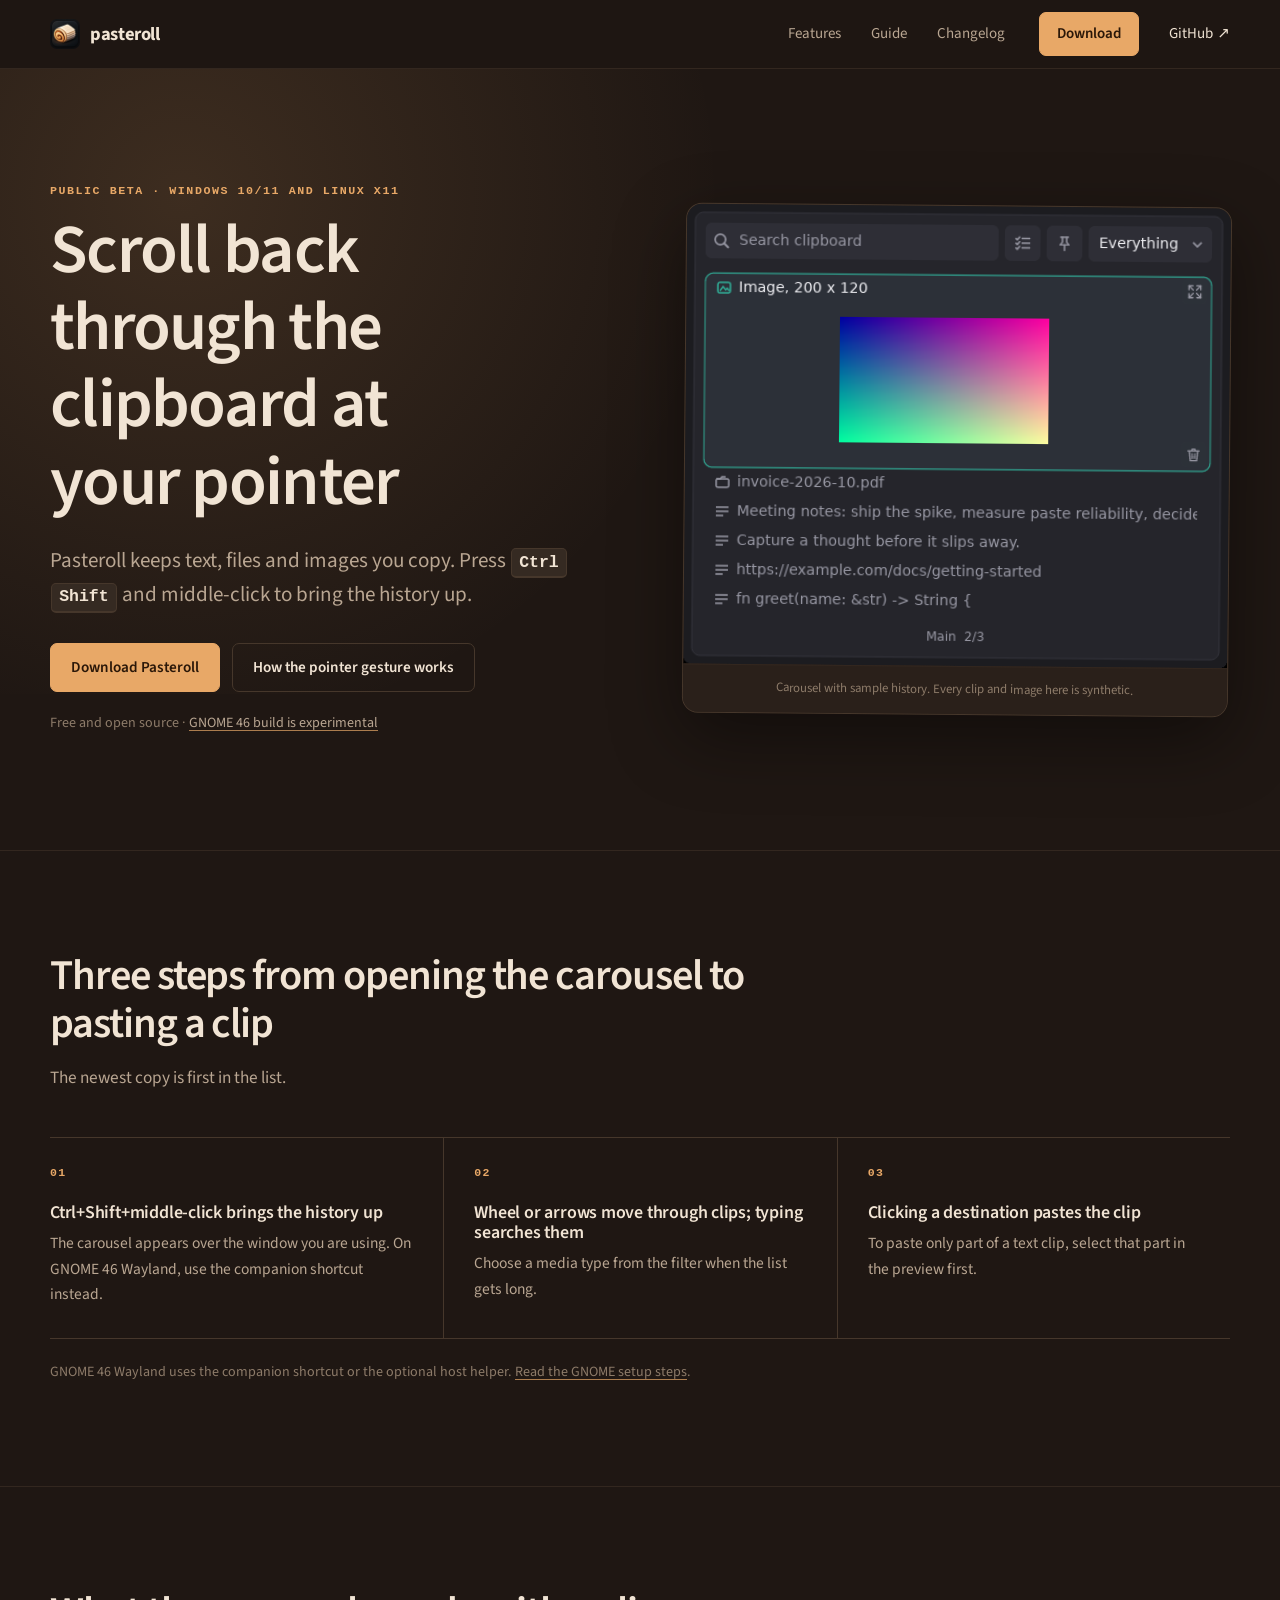
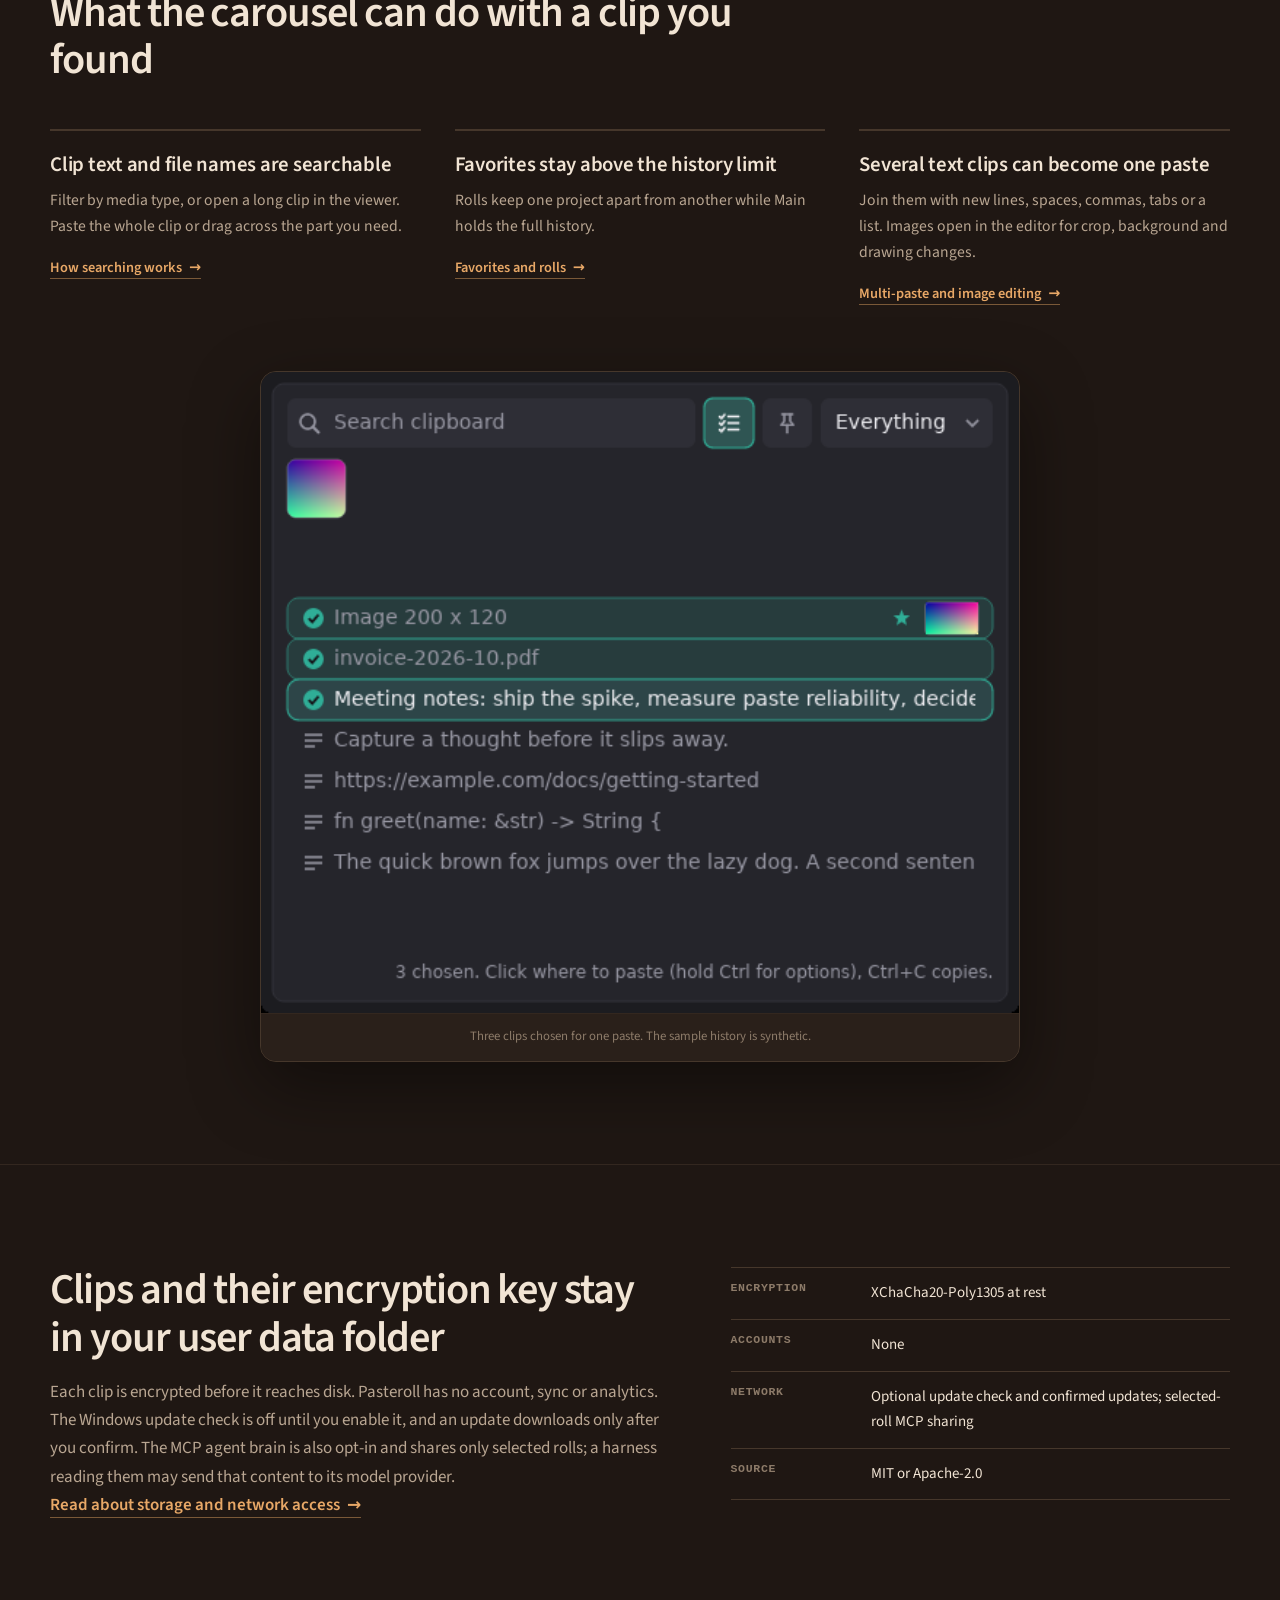
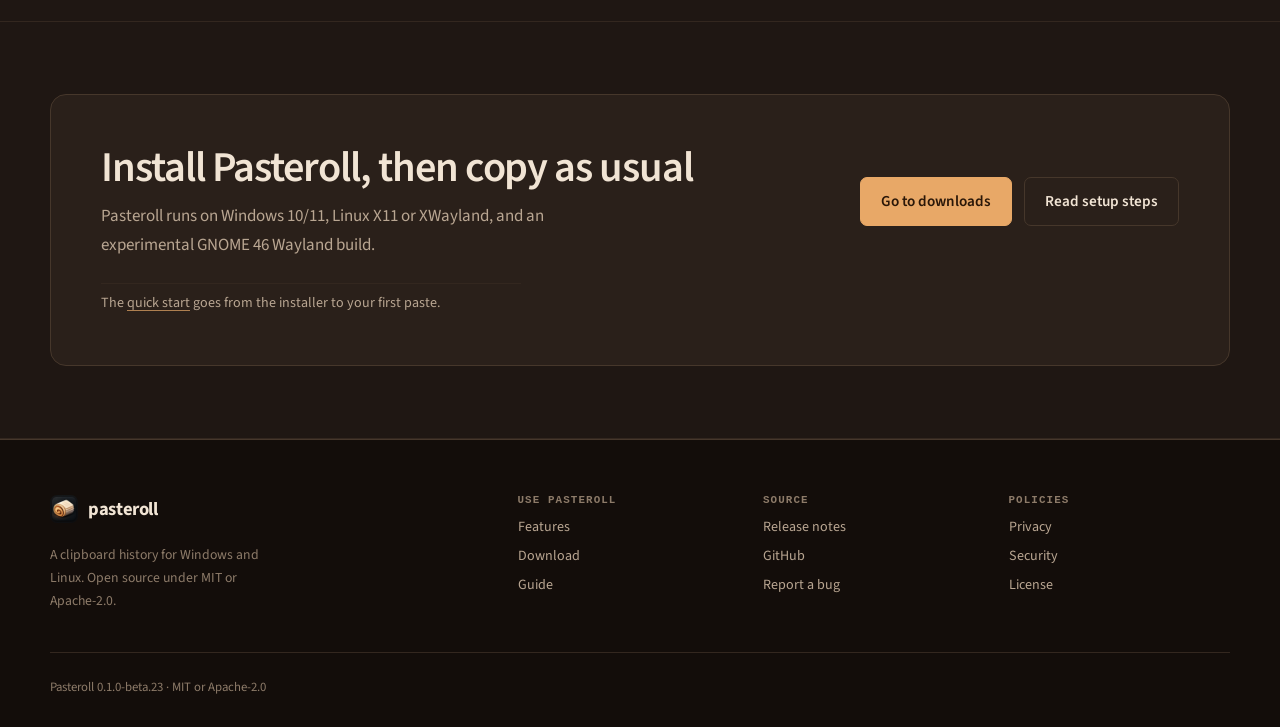
==== commit 64c900a0: "Publish beta 23 downloads and selection fixes" ====
--- a/index.html
+++ b/index.html
@@ -104,7 +104,7 @@
       <div><h2>Policies</h2><a href="/privacy/">Privacy</a><a href="https://github.com/qpd-v/pasteroll/blob/main/SECURITY.md" rel="noopener">Security</a><a href="https://github.com/qpd-v/pasteroll/blob/main/LICENSE-MIT" rel="noopener">License</a></div>
     </div>
     <div class="footer-bottom">
-      <p>Pasteroll 0.1.0-beta.22 · MIT or Apache-2.0</p>
+      <p>Pasteroll 0.1.0-beta.23 · MIT or Apache-2.0</p>
     </div>
   </div>
 </footer>
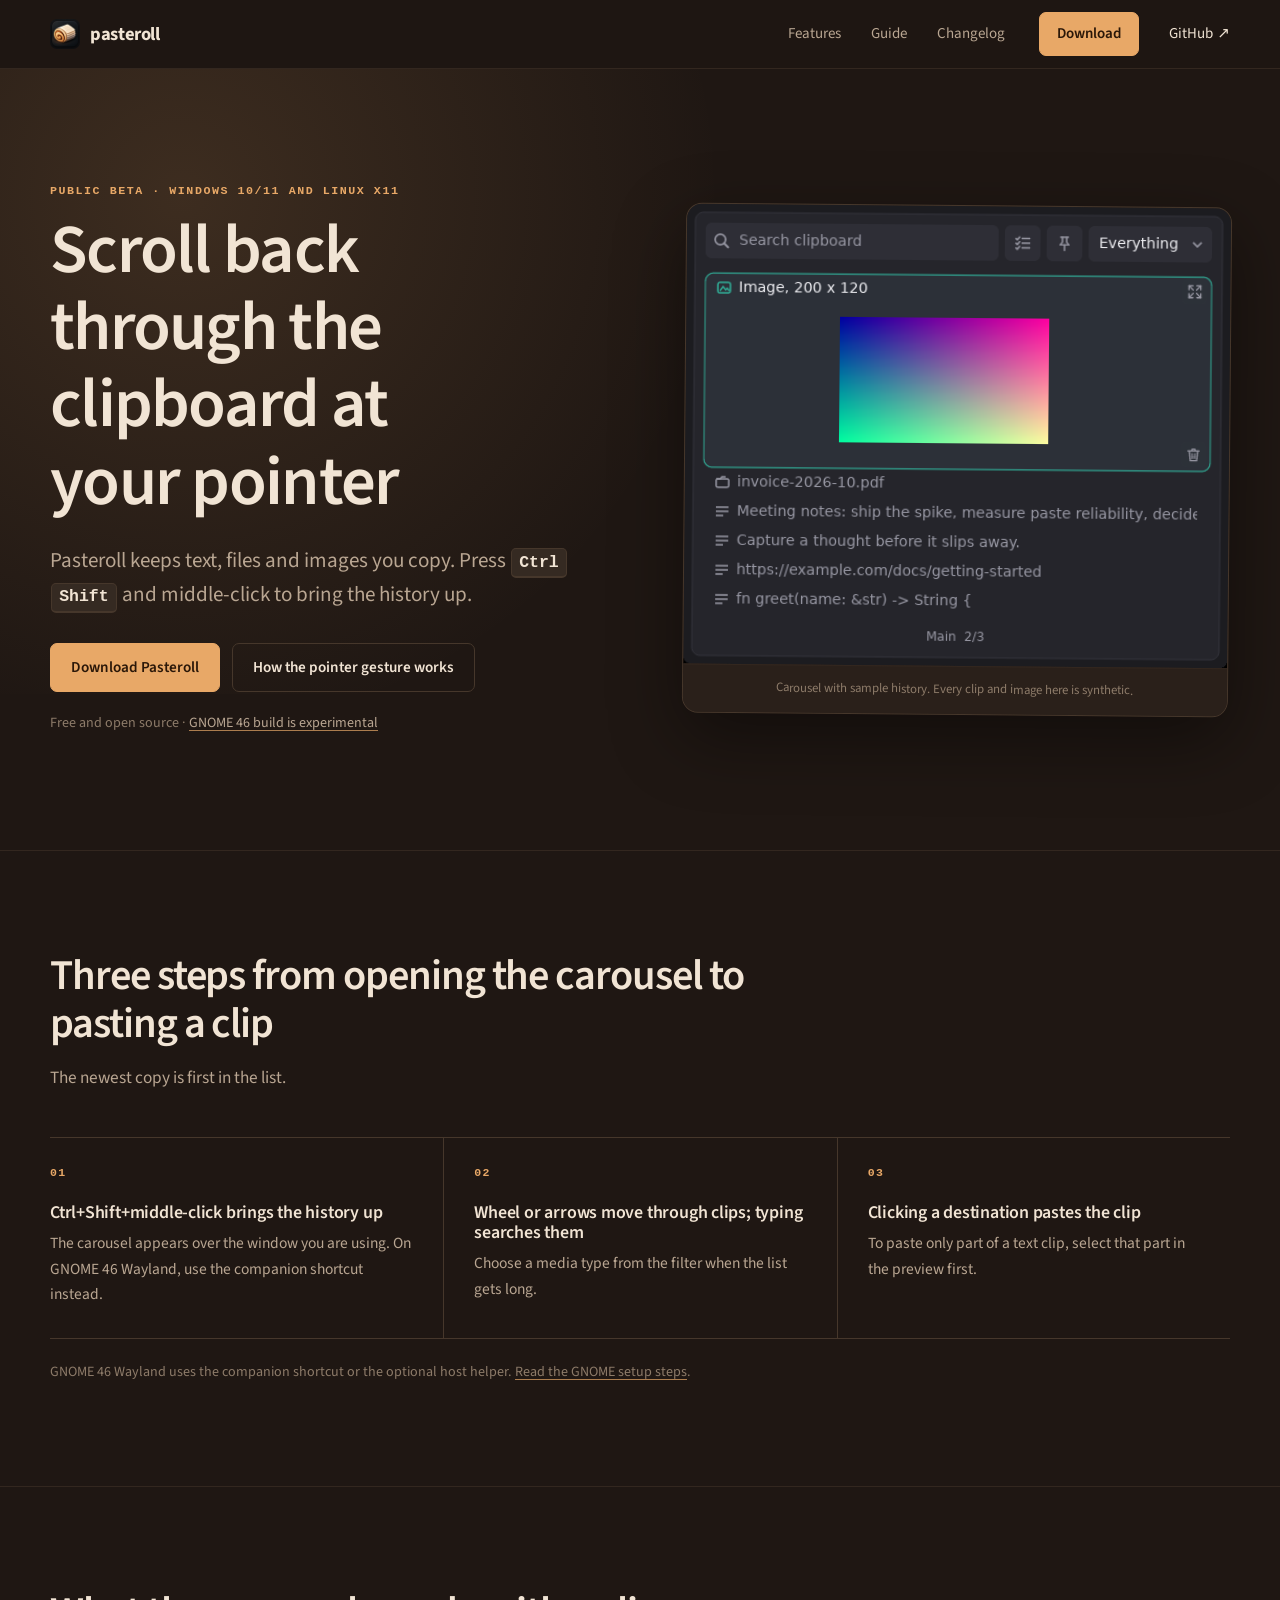
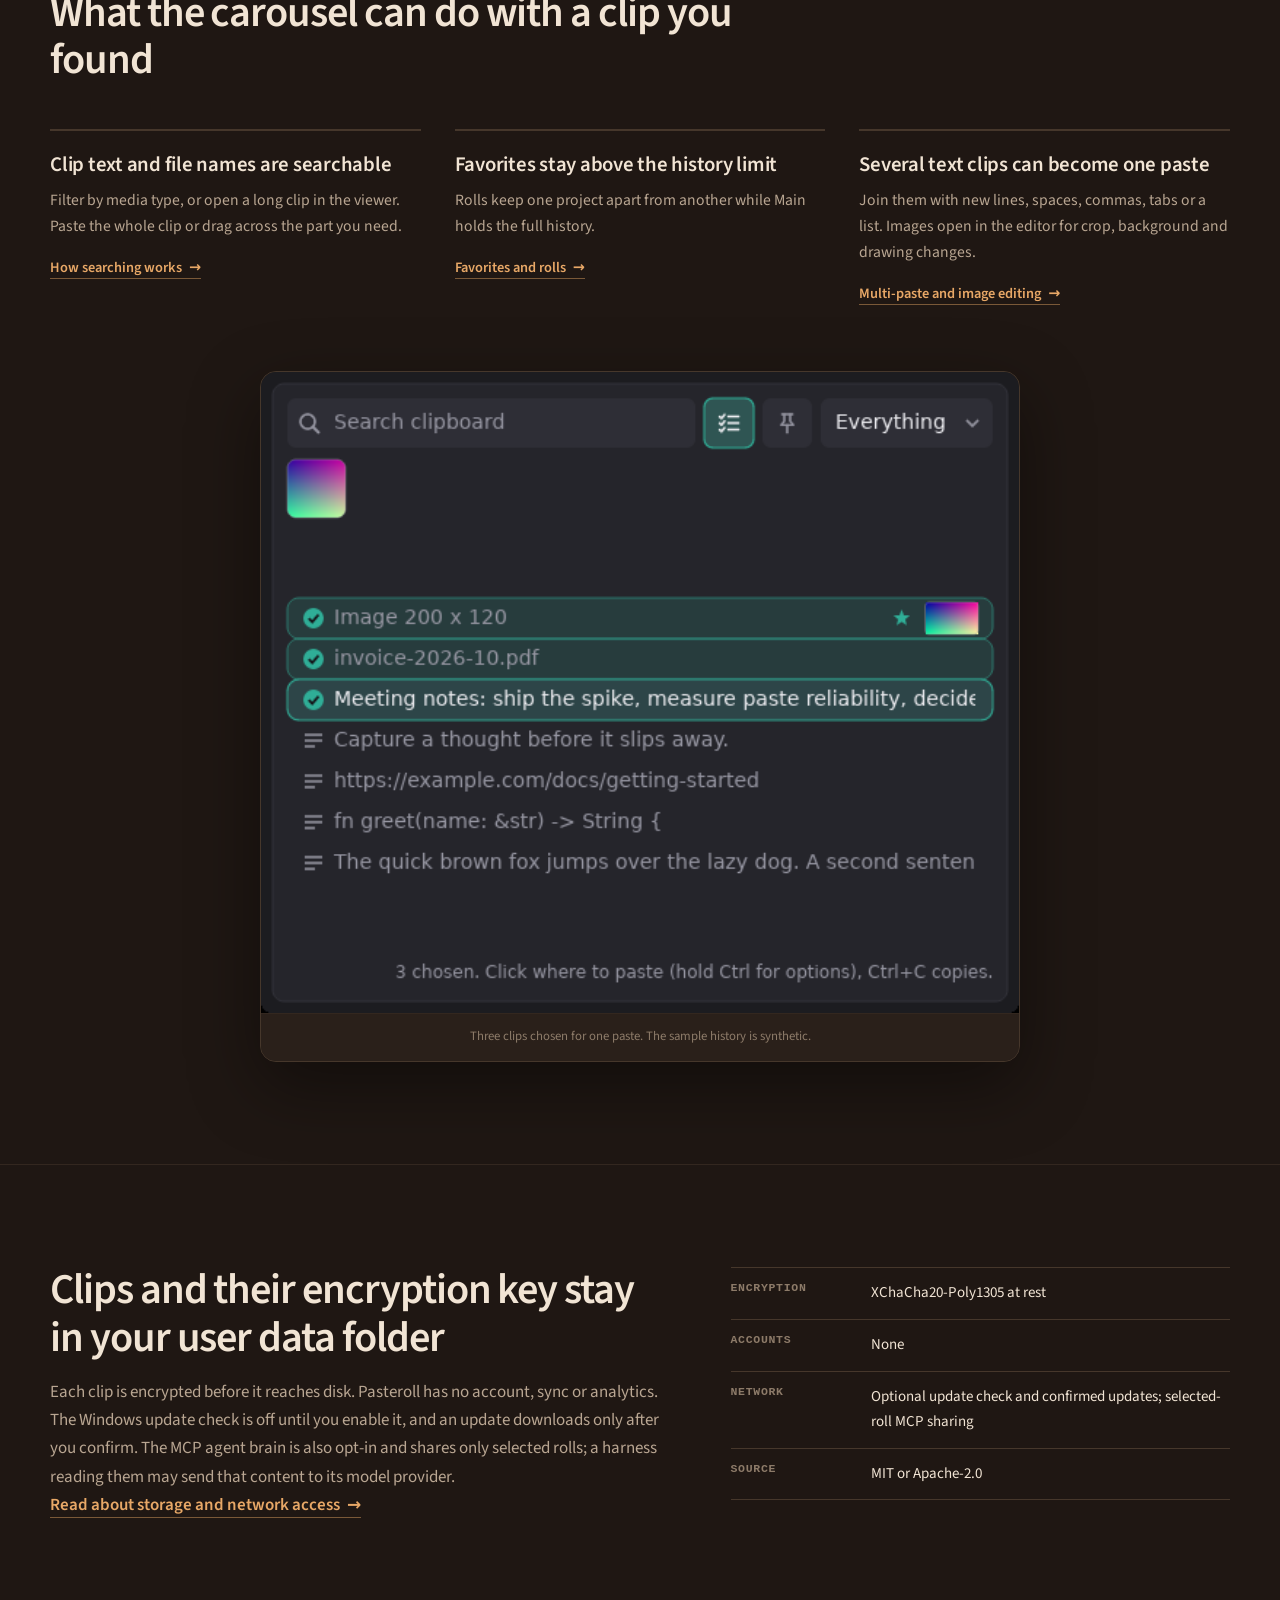
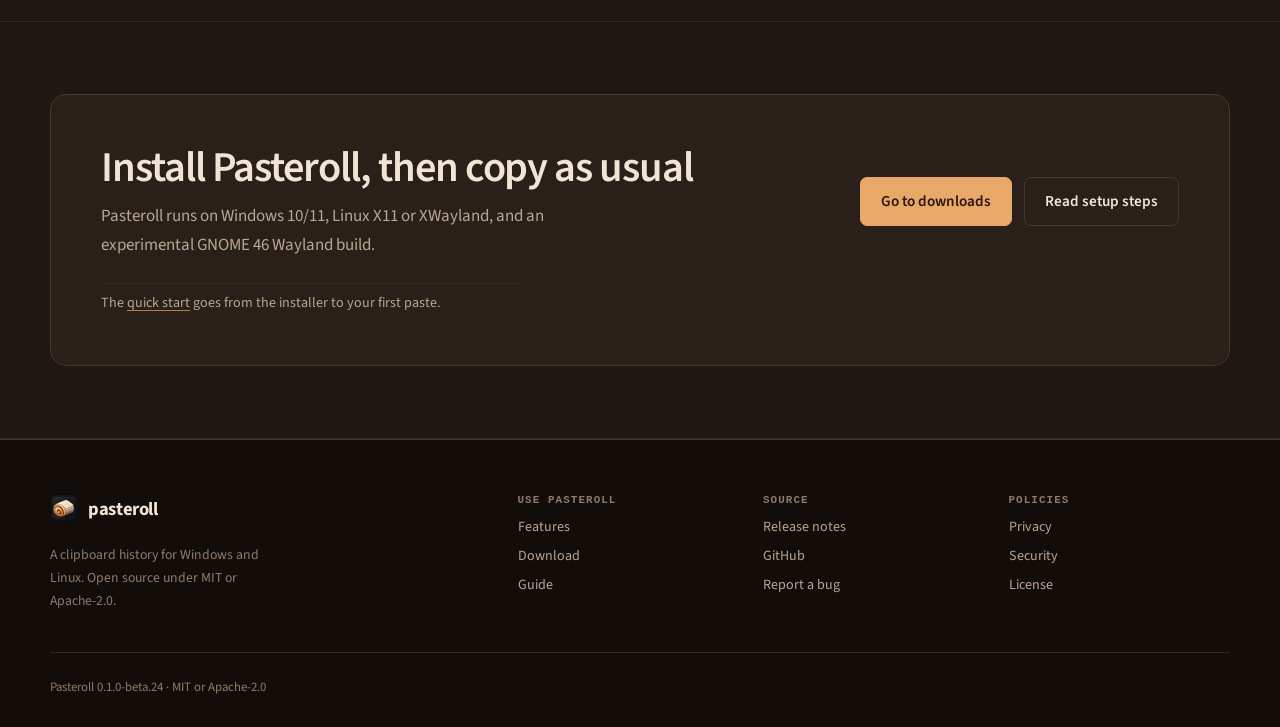
==== commit 939f29bd: "Publish beta 24 downloads and batch editor features" ====
--- a/index.html
+++ b/index.html
@@ -104,7 +104,7 @@
       <div><h2>Policies</h2><a href="/privacy/">Privacy</a><a href="https://github.com/qpd-v/pasteroll/blob/main/SECURITY.md" rel="noopener">Security</a><a href="https://github.com/qpd-v/pasteroll/blob/main/LICENSE-MIT" rel="noopener">License</a></div>
     </div>
     <div class="footer-bottom">
-      <p>Pasteroll 0.1.0-beta.23 · MIT or Apache-2.0</p>
+      <p>Pasteroll 0.1.0-beta.24 · MIT or Apache-2.0</p>
     </div>
   </div>
 </footer>
